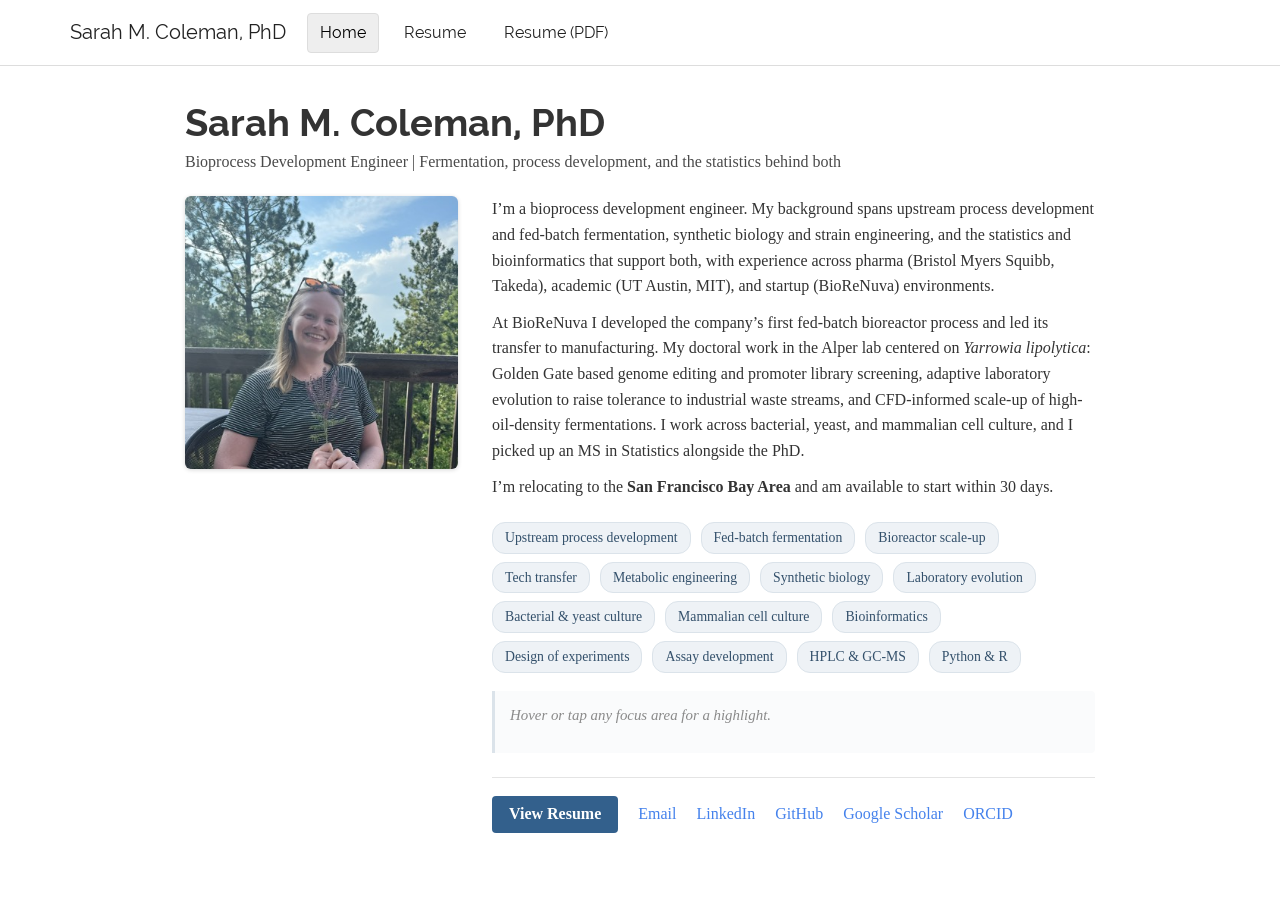
==== docs/index.html @ c03bef54 "Personal website and CV" ====
<!DOCTYPE html>

<html>

<head>

<meta charset="utf-8" />
<meta name="generator" content="pandoc" />
<meta http-equiv="X-UA-Compatible" content="IE=EDGE" />




<title>Sarah M. Coleman, PhD</title>

<script src="site_libs/header-attrs-2.31/header-attrs.js"></script>
<script src="site_libs/jquery-3.6.0/jquery-3.6.0.min.js"></script>
<meta name="viewport" content="width=device-width, initial-scale=1" />
<link href="site_libs/bootstrap-3.3.5/css/readable.min.css" rel="stylesheet" />
<script src="site_libs/bootstrap-3.3.5/js/bootstrap.min.js"></script>
<script src="site_libs/bootstrap-3.3.5/shim/html5shiv.min.js"></script>
<script src="site_libs/bootstrap-3.3.5/shim/respond.min.js"></script>
<style>h1 {font-size: 34px;}
       h1.title {font-size: 38px;}
       h2 {font-size: 30px;}
       h3 {font-size: 24px;}
       h4 {font-size: 18px;}
       h5 {font-size: 16px;}
       h6 {font-size: 12px;}
       code {color: inherit; background-color: rgba(0, 0, 0, 0.04);}
       pre:not([class]) { background-color: white }</style>
<script src="site_libs/navigation-1.1/tabsets.js"></script>
<link href="site_libs/highlightjs-9.12.0/default.css" rel="stylesheet" />
<script src="site_libs/highlightjs-9.12.0/highlight.js"></script>
<link rel="icon" type="image/png" href="icon.png">

<style type="text/css">
  code{white-space: pre-wrap;}
  span.smallcaps{font-variant: small-caps;}
  span.underline{text-decoration: underline;}
  div.column{display: inline-block; vertical-align: top; width: 50%;}
  div.hanging-indent{margin-left: 1.5em; text-indent: -1.5em;}
  ul.task-list{list-style: none;}
    </style>

<style type="text/css">code{white-space: pre;}</style>
<script type="text/javascript">
if (window.hljs) {
  hljs.configure({languages: []});
  hljs.initHighlightingOnLoad();
  if (document.readyState && document.readyState === "complete") {
    window.setTimeout(function() { hljs.initHighlighting(); }, 0);
  }
}
</script>






<link rel="stylesheet" href="styles.css" type="text/css" />



<style type = "text/css">
.main-container {
  max-width: 940px;
  margin-left: auto;
  margin-right: auto;
}
img {
  max-width:100%;
}
.tabbed-pane {
  padding-top: 12px;
}
.html-widget {
  margin-bottom: 20px;
}
button.code-folding-btn:focus {
  outline: none;
}
summary {
  display: list-item;
}
details > summary > p:only-child {
  display: inline;
}
pre code {
  padding: 0;
}
</style>


<style type="text/css">
.dropdown-submenu {
  position: relative;
}
.dropdown-submenu>.dropdown-menu {
  top: 0;
  left: 100%;
  margin-top: -6px;
  margin-left: -1px;
  border-radius: 0 6px 6px 6px;
}
.dropdown-submenu:hover>.dropdown-menu {
  display: block;
}
.dropdown-submenu>a:after {
  display: block;
  content: " ";
  float: right;
  width: 0;
  height: 0;
  border-color: transparent;
  border-style: solid;
  border-width: 5px 0 5px 5px;
  border-left-color: #cccccc;
  margin-top: 5px;
  margin-right: -10px;
}
.dropdown-submenu:hover>a:after {
  border-left-color: #adb5bd;
}
.dropdown-submenu.pull-left {
  float: none;
}
.dropdown-submenu.pull-left>.dropdown-menu {
  left: -100%;
  margin-left: 10px;
  border-radius: 6px 0 6px 6px;
}
</style>

<script type="text/javascript">
// manage active state of menu based on current page
$(document).ready(function () {
  // active menu anchor
  href = window.location.pathname
  href = href.substr(href.lastIndexOf('/') + 1)
  if (href === "")
    href = "index.html";
  var menuAnchor = $('a[href="' + href + '"]');

  // mark the anchor link active (and if it's in a dropdown, also mark that active)
  var dropdown = menuAnchor.closest('li.dropdown');
  if (window.bootstrap) { // Bootstrap 4+
    menuAnchor.addClass('active');
    dropdown.find('> .dropdown-toggle').addClass('active');
  } else { // Bootstrap 3
    menuAnchor.parent().addClass('active');
    dropdown.addClass('active');
  }

  // Navbar adjustments
  var navHeight = $(".navbar").first().height() + 15;
  var style = document.createElement('style');
  var pt = "padding-top: " + navHeight + "px; ";
  var mt = "margin-top: -" + navHeight + "px; ";
  var css = "";
  // offset scroll position for anchor links (for fixed navbar)
  for (var i = 1; i <= 6; i++) {
    css += ".section h" + i + "{ " + pt + mt + "}\n";
  }
  style.innerHTML = "body {" + pt + "padding-bottom: 40px; }\n" + css;
  document.head.appendChild(style);
});
</script>

<!-- tabsets -->

<style type="text/css">
.tabset-dropdown > .nav-tabs {
  display: inline-table;
  max-height: 500px;
  min-height: 44px;
  overflow-y: auto;
  border: 1px solid #ddd;
  border-radius: 4px;
}

.tabset-dropdown > .nav-tabs > li.active:before, .tabset-dropdown > .nav-tabs.nav-tabs-open:before {
  content: "\e259";
  font-family: 'Glyphicons Halflings';
  display: inline-block;
  padding: 10px;
  border-right: 1px solid #ddd;
}

.tabset-dropdown > .nav-tabs.nav-tabs-open > li.active:before {
  content: "\e258";
  font-family: 'Glyphicons Halflings';
  border: none;
}

.tabset-dropdown > .nav-tabs > li.active {
  display: block;
}

.tabset-dropdown > .nav-tabs > li > a,
.tabset-dropdown > .nav-tabs > li > a:focus,
.tabset-dropdown > .nav-tabs > li > a:hover {
  border: none;
  display: inline-block;
  border-radius: 4px;
  background-color: transparent;
}

.tabset-dropdown > .nav-tabs.nav-tabs-open > li {
  display: block;
  float: none;
}

.tabset-dropdown > .nav-tabs > li {
  display: none;
}
</style>

<!-- code folding -->




</head>

<body>


<div class="container-fluid main-container">




<div class="navbar navbar-default  navbar-fixed-top" role="navigation">
  <div class="container">
    <div class="navbar-header">
      <button type="button" class="navbar-toggle collapsed" data-toggle="collapse" data-bs-toggle="collapse" data-target="#navbar" data-bs-target="#navbar">
        <span class="icon-bar"></span>
        <span class="icon-bar"></span>
        <span class="icon-bar"></span>
      </button>
      <a class="navbar-brand" href="index.html">Sarah M. Coleman, PhD</a>
    </div>
    <div id="navbar" class="navbar-collapse collapse">
      <ul class="nav navbar-nav">
        <li>
  <a href="index.html">Home</a>
</li>
<li>
  <a href="cv.html">Resume</a>
</li>
<li>
  <a href="cv.pdf">Resume (PDF)</a>
</li>
      </ul>
      <ul class="nav navbar-nav navbar-right">
        
      </ul>
    </div><!--/.nav-collapse -->
  </div><!--/.container -->
</div><!--/.navbar -->

<div id="header">



<h1 class="title toc-ignore">Sarah M. Coleman, PhD</h1>

</div>


<style>
/* ===== Homepage layout ===== */

.two-column {
  display: flex;
  align-items: flex-start;
  gap: 34px;
  text-align: left;
  border: none;
  box-shadow: none;
  background: none;
}

.two-column .image-column {
  flex: 0 0 30%;
}

.two-column .image-column img {
  width: 100%;
  height: auto;
  border-radius: 6px;
  box-shadow: 0 1px 4px rgba(0, 0, 0, 0.16);
}

.two-column .caption {
  margin-top: 8px;
  text-align: left;
  font-size: 0.9em;
  border: none;
  box-shadow: none;
  background: none;
  overflow-wrap: normal;
  word-break: normal;
}

.two-column .text {
  flex: 1;
  border: none !important;
  box-shadow: none !important;
  background: none !important;

  /* Keep words intact */
  word-break: keep-all !important;
  overflow-wrap: normal !important;
  hyphens: none !important;
}

.two-column .text p {
  line-height: 1.6;
}

.tagline {
  margin: -4px 0 24px 0;
  font-size: 1em;
  line-height: 1.35;
  color: #4a4a4a;
}

/* ===== Focus-area chips ===== */

.focus-areas {
  margin: 22px 0 4px 0;
}

.chips {
  margin: 0;
  padding: 0;
  list-style: none;
}

.chips li {
  display: inline-block;
  margin: 0 6px 8px 0;
}

.chip {
  font: inherit;
  font-size: 0.86em;
  padding: 5px 12px;
  color: #33506b;
  background: #eef2f6;
  border: 1px solid #dbe3ea;
  border-radius: 13px;
  white-space: nowrap;
  cursor: pointer;
  transition: background 0.12s ease, border-color 0.12s ease, color 0.12s ease;
}

.chip:hover {
  background: #dce6f0;
  border-color: #b7c9db;
}

.chip:focus-visible {
  outline: 2px solid #33608c;
  outline-offset: 2px;
}

.chip[aria-pressed="true"] {
  background: #33608c;
  border-color: #33608c;
  color: #ffffff;
}

.chip-detail {
  min-height: 4.2em;
  margin-top: 10px;
  padding: 13px 15px;
  background: #fafbfc;
  border-left: 3px solid #dbe3ea;
  border-radius: 0 4px 4px 0;
  font-size: 0.93em;
  line-height: 1.55;
  color: #3f3f3f;
  transition: border-color 0.15s ease;
}

.chip-detail.is-hint {
  color: #8a8a8a;
  font-style: italic;
}

.chip-detail:not(.is-hint) {
  border-left-color: #33608c;
}

/* ===== Links row ===== */

.linkrow {
  display: flex;
  flex-wrap: wrap;
  align-items: center;
  gap: 10px 20px;
  margin-top: 24px;
  padding-top: 18px;
  border-top: 1px solid #e4e4e4;
}

.linkrow a.resume-btn {
  padding: 7px 17px;
  background: #33608c;
  color: #ffffff !important;
  border-radius: 4px;
  font-weight: 600;
  text-decoration: none;
}

.linkrow a.resume-btn:hover,
.linkrow a.resume-btn:focus {
  background: #27496b;
  text-decoration: none;
}

/* ===== Small screens ===== */

@media (max-width: 700px) {
  .tagline {
    font-size: 0.92em;
  }

  .two-column {
    display: block;
  }

  .two-column .image-column {
    width: 62%;
    max-width: 260px;
    margin: 0 0 22px 0;
  }

  .chip-detail {
    min-height: 5.5em;
  }

  .linkrow a.resume-btn {
    flex: 1 0 100%;
    text-align: center;
  }
}
</style>
<p class="tagline">Bioprocess Development Engineer | Fermentation, process development, and the statistics behind both</p>
<div class="two-column">
<div class="image-column">
<p><img src="images/Sarah_Coleman_Photo.jpg" /><!-- --></p>
<div class="caption">

</div>
</div>
<div class="text">
<p>I’m a bioprocess development engineer. My background spans upstream
process development and fed-batch fermentation, synthetic biology and
strain engineering, and the statistics and bioinformatics that support
both, with experience across pharma (Bristol Myers Squibb, Takeda),
academic (UT Austin, MIT), and startup (BioReNuva) environments.</p>
<p>At BioReNuva I developed the company’s first fed-batch bioreactor
process and led its transfer to manufacturing. My doctoral work in the
Alper lab centered on <em>Yarrowia lipolytica</em>: Golden Gate based
genome editing and promoter library screening, adaptive laboratory
evolution to raise tolerance to industrial waste streams, and
CFD-informed scale-up of high-oil-density fermentations. I work across
bacterial, yeast, and mammalian cell culture, and I picked up an MS in
Statistics alongside the PhD.</p>
<p>I’m relocating to the <strong>San Francisco Bay Area</strong> and am
available to start within 30 days.</p>
<div class="focus-areas">
  <ul class="chips">
    <li><button type="button" class="chip" aria-pressed="false" data-hl="Upstream process development at Bristol Myers Squibb, running metabolite-controlled fed-batch experiments for monoclonal antibody production in mammalian cell lines, and at Takeda, optimizing cell culture conditions for a next-generation vaccine manufacturing system.">Upstream process development</button></li>
    <li><button type="button" class="chip" aria-pressed="false" data-hl="Developed BioReNuva's first fed-batch bioreactor process, carrying it from initial design through to routine production runs.">Fed-batch fermentation</button></li>
    <li><button type="button" class="chip" aria-pressed="false" data-hl="Simulated three-phase bioreactors at both 3&nbsp;L bench and 4,000&nbsp;L pilot scale using CFD (Ansys CFX, multiphase MUSIG), measuring the interfacial tension and viscosity needed to parameterize the models and tracking how oxygen transfer, gas holdup, and Reynolds number shift with oil loading. Validated the bench scale experimentally, running <em>Y. lipolytica</em> fermentations at up to 50% (v/v) waste cooking oil, among the highest substrate loadings in the published literature.">Bioreactor scale-up</button></li>
    <li><button type="button" class="chip" aria-pressed="false" data-hl="Led technology transfer at BioReNuva, handing the fed-batch process from development over to the manufacturing team.">Tech transfer</button></li>
    <li><button type="button" class="chip" aria-pressed="false" data-hl="Trained in the Alper lab at UT Austin engineering <em>Yarrowia lipolytica</em> to turn waste streams into higher-value products such as polyketides, long-chain fatty alcohols, and lipids. Co-author on two papers in <em>Metabolic Engineering</em>, covering pathway engineering in <em>Y. lipolytica</em> and multi-biosensor-guided production in <em>E. coli</em>.">Metabolic engineering</button></li>
    <li><button type="button" class="chip" aria-pressed="false" data-hl="Built a genome-editing system using Type IIS Golden Gate assembly for <em>Y. lipolytica</em>, integrated cassettes by split-marker homologous recombination into selectable loci, and quantified promoter strength by spectral flow cytometry against RNA-seq transcript abundance. Co-first author on a linear mixed-effects framework for evaluating synthetic gene circuits in <em>ACS Synthetic Biology</em>, validated against synthetic data, published data, and our own two- and three-input logic gates, with sample-size guidelines for experimentalists and a web app for other researchers.">Synthetic biology</button></li>
    <li><button type="button" class="chip" aria-pressed="false" data-hl="Ran adaptive laboratory evolution campaigns of 144 and 244 generations that raised <em>Y. lipolytica</em> tolerance to hydrothermal liquefaction wastewater from 10% to 30% (v/v). One evolved isolate reached a nearly 3-fold increase in triacetic acid lactone titer while reducing the chemical oxygen demand of the waste stream, and whole-genome variant analysis traced candidate causal mutations.">Laboratory evolution</button></li>
    <li><button type="button" class="chip" aria-pressed="false" data-hl="Bacterial and yeast work across <em>Yarrowia</em>, <em>Saccharomyces cerevisiae</em>, <em>E. coli</em>, <em>Pseudomonas</em>, and <em>Moorella thermoacetica</em>, covering strain engineering, electroporation, aseptic technique, anaerobic assay development, and growth quantification by optical density, dry cell weight, and automated cell counting.">Bacterial &amp; yeast culture</button></li>
    <li><button type="button" class="chip" aria-pressed="false" data-hl="Mammalian cell culture for biologics at Bristol Myers Squibb and for vaccine production at Takeda, both in regulated process development environments.">Mammalian cell culture</button></li>
    <li><button type="button" class="chip" aria-pressed="false" data-hl="Built RNA-seq and Tag-seq pipelines end to end using cutadapt, STAR, HTSeq, and DESeq2, plus genomic variant calling with bowtie2 and samtools, genome annotation with AUGUSTUS, orthology by BLAST, functional enrichment through DAVID, and protein structure prediction with AlphaFold2. Run on TACC's high-performance computing systems.">Bioinformatics</button></li>
    <li><button type="button" class="chip" aria-pressed="false" data-hl="Factorial screens crossing nitrogen source, nitrogen concentration, and substrate loading while optimizing media for a yeast alkane assimilation panel, analyzed by three-way ANOVA with post-hoc correction; mixed-effects and growth-curve models; PCA over fermentation and omics data. An MS in Statistics alongside the PhD, and first place in the professional division of the JSM Data Challenge Expo.">Design of experiments</button></li>
    <li><button type="button" class="chip" aria-pressed="false" data-hl="Built the assays a nonstandard substrate demanded: a plate-reader lipase-activity assay tracking 4-nitrophenol release, chemical oxygen demand quantification for wastewater, and two parallel dry-cell-weight methods after high oil loadings defeated the conventional one.">Assay development</button></li>
    <li><button type="button" class="chip" aria-pressed="false" data-hl="HPLC with refractive-index and UV detection, used to quantify triacetic acid lactone alongside the acetic, butyric, and propionic acids in wastewater fermentations; GC-MS with FAME derivatization for fatty acid profiling; LC-MS/MS for targeted metabolomics; plus rheometry, goniometry, and chemical oxygen demand and enzyme-activity assays.">HPLC &amp; GC-MS</button></li>
    <li><button type="button" class="chip" aria-pressed="false" data-hl="Python (pandas, NumPy, scikit-learn) and R (tidyverse) for statistical modeling and reproducible analysis, with published code accompanying peer-reviewed work. Taught both to a 100-student data science course as instructor of record.">Python &amp; R</button></li>
  </ul>
  <div class="chip-detail is-hint" id="chip-detail" aria-live="polite">Hover or tap any focus area for a highlight.</div>
</div>

<div class="linkrow">
  <a class="resume-btn" href="cv.html">View Resume</a>
  <a href="mailto:sarahmcoleman.phd@gmail.com">Email</a>
  <a href="https://www.linkedin.com/in/sarah-m-coleman/">LinkedIn</a>
  <a href="https://github.com/sarahmcoleman">GitHub</a>
  <a href="https://scholar.google.com/citations?user=gtfao50AAAAJ">Google Scholar</a>
  <a href="https://orcid.org/0000-0002-0243-9776">ORCID</a>
</div>

<script>
(function () {
  var detail = document.getElementById("chip-detail");
  var chips = Array.prototype.slice.call(document.querySelectorAll(".chip"));
  if (!detail || !chips.length) return;

  var HINT = detail.innerHTML;
  var pinned = null;

  function render(chip) {
    if (chip) {
      detail.innerHTML = chip.getAttribute("data-hl");
      detail.classList.remove("is-hint");
    } else {
      detail.innerHTML = HINT;
      detail.classList.add("is-hint");
    }
  }

  function pin(chip) {
    pinned = chip;
    chips.forEach(function (c) {
      c.setAttribute("aria-pressed", String(c === chip));
    });
    render(chip);
  }

  chips.forEach(function (chip) {
    chip.addEventListener("mouseenter", function () {
      if (!pinned) render(chip);
    });
    chip.addEventListener("mouseleave", function () {
      if (!pinned) render(null);
    });
    chip.addEventListener("focus", function () {
      if (!pinned) render(chip);
    });
    chip.addEventListener("blur", function () {
      if (!pinned) render(null);
    });
    chip.addEventListener("click", function () {
      pin(pinned === chip ? null : chip);
    });
  });

  document.addEventListener("keydown", function (e) {
    if (e.key === "Escape" && pinned) pin(null);
  });
})();
</script>
</div>
</div>




</div>

<script>

// add bootstrap table styles to pandoc tables
function bootstrapStylePandocTables() {
  $('tr.odd').parent('tbody').parent('table').addClass('table table-condensed');
}
$(document).ready(function () {
  bootstrapStylePandocTables();
});


</script>

<!-- tabsets -->

<script>
$(document).ready(function () {
  window.buildTabsets("TOC");
});

$(document).ready(function () {
  $('.tabset-dropdown > .nav-tabs > li').click(function () {
    $(this).parent().toggleClass('nav-tabs-open');
  });
});
</script>

<!-- code folding -->


<!-- dynamically load mathjax for compatibility with self-contained -->
<script>
  (function () {
    var script = document.createElement("script");
    script.type = "text/javascript";
    script.src  = "https://mathjax.rstudio.com/latest/MathJax.js?config=TeX-AMS-MML_HTMLorMML";
    document.getElementsByTagName("head")[0].appendChild(script);
  })();
</script>

</body>
</html>
---- docs/site_libs/bootstrap-3.3.5/css/readable.min.css ----
@font-face {
  font-family: 'Raleway';
  font-style: normal;
  font-weight: 400;
  src: url(fonts/Raleway.ttf) format('truetype');
}
@font-face {
  font-family: 'Raleway';
  font-style: normal;
  font-weight: 700;
  src: url(fonts/RalewayBold.ttf) format('truetype');
}

/*!
 * bootswatch v3.3.6
 * Homepage: http://bootswatch.com
 * Copyright 2012-2015 Thomas Park
 * Licensed under MIT
 * Based on Bootstrap
*//*!
 * Bootstrap v3.3.6 (http://getbootstrap.com)
 * Copyright 2011-2015 Twitter, Inc.
 * Licensed under MIT (https://github.com/twbs/bootstrap/blob/master/LICENSE)
 *//*! normalize.css v3.0.3 | MIT License | github.com/necolas/normalize.css */html{font-family:sans-serif;-ms-text-size-adjust:100%;-webkit-text-size-adjust:100%}body{margin:0}article,aside,details,figcaption,figure,footer,header,hgroup,main,menu,nav,section,summary{display:block}audio,canvas,progress,video{display:inline-block;vertical-align:baseline}audio:not([controls]){display:none;height:0}[hidden],template{display:none}a{background-color:transparent}a:active,a:hover{outline:0}abbr[title]{border-bottom:1px dotted}b,strong{font-weight:bold}dfn{font-style:italic}h1{font-size:2em;margin:0.67em 0}mark{background:#ff0;color:#000}small{font-size:80%}sub,sup{font-size:75%;line-height:0;position:relative;vertical-align:baseline}sup{top:-0.5em}sub{bottom:-0.25em}img{border:0}svg:not(:root){overflow:hidden}figure{margin:1em 40px}hr{-webkit-box-sizing:content-box;-moz-box-sizing:content-box;box-sizing:content-box;height:0}pre{overflow:auto}code,kbd,pre,samp{font-family:monospace, monospace;font-size:1em}button,input,optgroup,select,textarea{color:inherit;font:inherit;margin:0}button{overflow:visible}button,select{text-transform:none}button,html input[type="button"],input[type="reset"],input[type="submit"]{-webkit-appearance:button;cursor:pointer}button[disabled],html input[disabled]{cursor:default}button::-moz-focus-inner,input::-moz-focus-inner{border:0;padding:0}input{line-height:normal}input[type="checkbox"],input[type="radio"]{-webkit-box-sizing:border-box;-moz-box-sizing:border-box;box-sizing:border-box;padding:0}input[type="number"]::-webkit-inner-spin-button,input[type="number"]::-webkit-outer-spin-button{height:auto}input[type="search"]{-webkit-appearance:textfield;-webkit-box-sizing:content-box;-moz-box-sizing:content-box;box-sizing:content-box}input[type="search"]::-webkit-search-cancel-button,input[type="search"]::-webkit-search-decoration{-webkit-appearance:none}fieldset{border:1px solid #c0c0c0;margin:0 2px;padding:0.35em 0.625em 0.75em}legend{border:0;padding:0}textarea{overflow:auto}optgroup{font-weight:bold}table{border-collapse:collapse;border-spacing:0}td,th{padding:0}/*! Source: https://github.com/h5bp/html5-boilerplate/blob/master/src/css/main.css */@media print{*,*:before,*:after{background:transparent !important;color:#000 !important;-webkit-box-shadow:none !important;box-shadow:none !important;text-shadow:none !important}a,a:visited{text-decoration:underline}a[href]:after{content:" (" attr(href) ")"}abbr[title]:after{content:" (" attr(title) ")"}a[href^="#"]:after,a[href^="javascript:"]:after{content:""}pre,blockquote{border:1px solid #999;page-break-inside:avoid}thead{display:table-header-group}tr,img{page-break-inside:avoid}img{max-width:100% !important}p,h2,h3{orphans:3;widows:3}h2,h3{page-break-after:avoid}.navbar{display:none}.btn>.caret,.dropup>.btn>.caret{border-top-color:#000 !important}.label{border:1px solid #000}.table{border-collapse:collapse !important}.table td,.table th{background-color:#fff !important}.table-bordered th,.table-bordered td{border:1px solid #ddd !important}}@font-face{font-family:'Glyphicons Halflings';src:url('../fonts/glyphicons-halflings-regular.eot');src:url('../fonts/glyphicons-halflings-regular.eot?#iefix') format('embedded-opentype'),url('../fonts/glyphicons-halflings-regular.woff') format('woff'),url('../fonts/glyphicons-halflings-regular.ttf') format('truetype'),url('../fonts/glyphicons-halflings-regular.svg#glyphicons_halflingsregular') format('svg')}.glyphicon{position:relative;top:1px;display:inline-block;font-family:'Glyphicons Halflings';font-style:normal;font-weight:normal;line-height:1;-webkit-font-smoothing:antialiased;-moz-osx-font-smoothing:grayscale}.glyphicon-asterisk:before{content:"\002a"}.glyphicon-plus:before{content:"\002b"}.glyphicon-euro:before,.glyphicon-eur:before{content:"\20ac"}.glyphicon-minus:before{content:"\2212"}.glyphicon-cloud:before{content:"\2601"}.glyphicon-envelope:before{content:"\2709"}.glyphicon-pencil:before{content:"\270f"}.glyphicon-glass:before{content:"\e001"}.glyphicon-music:before{content:"\e002"}.glyphicon-search:before{content:"\e003"}.glyphicon-heart:before{content:"\e005"}.glyphicon-star:before{content:"\e006"}.glyphicon-star-empty:before{content:"\e007"}.glyphicon-user:before{content:"\e008"}.glyphicon-film:before{content:"\e009"}.glyphicon-th-large:before{content:"\e010"}.glyphicon-th:before{content:"\e011"}.glyphicon-th-list:before{content:"\e012"}.glyphicon-ok:before{content:"\e013"}.glyphicon-remove:before{content:"\e014"}.glyphicon-zoom-in:before{content:"\e015"}.glyphicon-zoom-out:before{content:"\e016"}.glyphicon-off:before{content:"\e017"}.glyphicon-signal:before{content:"\e018"}.glyphicon-cog:before{content:"\e019"}.glyphicon-trash:before{content:"\e020"}.glyphicon-home:before{content:"\e021"}.glyphicon-file:before{content:"\e022"}.glyphicon-time:before{content:"\e023"}.glyphicon-road:before{content:"\e024"}.glyphicon-download-alt:before{content:"\e025"}.glyphicon-download:before{content:"\e026"}.glyphicon-upload:before{content:"\e027"}.glyphicon-inbox:before{content:"\e028"}.glyphicon-play-circle:before{content:"\e029"}.glyphicon-repeat:before{content:"\e030"}.glyphicon-refresh:before{content:"\e031"}.glyphicon-list-alt:before{content:"\e032"}.glyphicon-lock:before{content:"\e033"}.glyphicon-flag:before{content:"\e034"}.glyphicon-headphones:before{content:"\e035"}.glyphicon-volume-off:before{content:"\e036"}.glyphicon-volume-down:before{content:"\e037"}.glyphicon-volume-up:before{content:"\e038"}.glyphicon-qrcode:before{content:"\e039"}.glyphicon-barcode:before{content:"\e040"}.glyphicon-tag:before{content:"\e041"}.glyphicon-tags:before{content:"\e042"}.glyphicon-book:before{content:"\e043"}.glyphicon-bookmark:before{content:"\e044"}.glyphicon-print:before{content:"\e045"}.glyphicon-camera:before{content:"\e046"}.glyphicon-font:before{content:"\e047"}.glyphicon-bold:before{content:"\e048"}.glyphicon-italic:before{content:"\e049"}.glyphicon-text-height:before{content:"\e050"}.glyphicon-text-width:before{content:"\e051"}.glyphicon-align-left:before{content:"\e052"}.glyphicon-align-center:before{content:"\e053"}.glyphicon-align-right:before{content:"\e054"}.glyphicon-align-justify:before{content:"\e055"}.glyphicon-list:before{content:"\e056"}.glyphicon-indent-left:before{content:"\e057"}.glyphicon-indent-right:before{content:"\e058"}.glyphicon-facetime-video:before{content:"\e059"}.glyphicon-picture:before{content:"\e060"}.glyphicon-map-marker:before{content:"\e062"}.glyphicon-adjust:before{content:"\e063"}.glyphicon-tint:before{content:"\e064"}.glyphicon-edit:before{content:"\e065"}.glyphicon-share:before{content:"\e066"}.glyphicon-check:before{content:"\e067"}.glyphicon-move:before{content:"\e068"}.glyphicon-step-backward:before{content:"\e069"}.glyphicon-fast-backward:before{content:"\e070"}.glyphicon-backward:before{content:"\e071"}.glyphicon-play:before{content:"\e072"}.glyphicon-pause:before{content:"\e073"}.glyphicon-stop:before{content:"\e074"}.glyphicon-forward:before{content:"\e075"}.glyphicon-fast-forward:before{content:"\e076"}.glyphicon-step-forward:before{content:"\e077"}.glyphicon-eject:before{content:"\e078"}.glyphicon-chevron-left:before{content:"\e079"}.glyphicon-chevron-right:before{content:"\e080"}.glyphicon-plus-sign:before{content:"\e081"}.glyphicon-minus-sign:before{content:"\e082"}.glyphicon-remove-sign:before{content:"\e083"}.glyphicon-ok-sign:before{content:"\e084"}.glyphicon-question-sign:before{content:"\e085"}.glyphicon-info-sign:before{content:"\e086"}.glyphicon-screenshot:before{content:"\e087"}.glyphicon-remove-circle:before{content:"\e088"}.glyphicon-ok-circle:before{content:"\e089"}.glyphicon-ban-circle:before{content:"\e090"}.glyphicon-arrow-left:before{content:"\e091"}.glyphicon-arrow-right:before{content:"\e092"}.glyphicon-arrow-up:before{content:"\e093"}.glyphicon-arrow-down:before{content:"\e094"}.glyphicon-share-alt:before{content:"\e095"}.glyphicon-resize-full:before{content:"\e096"}.glyphicon-resize-small:before{content:"\e097"}.glyphicon-exclamation-sign:before{content:"\e101"}.glyphicon-gift:before{content:"\e102"}.glyphicon-leaf:before{content:"\e103"}.glyphicon-fire:before{content:"\e104"}.glyphicon-eye-open:before{content:"\e105"}.glyphicon-eye-close:before{content:"\e106"}.glyphicon-warning-sign:before{content:"\e107"}.glyphicon-plane:before{content:"\e108"}.glyphicon-calendar:before{content:"\e109"}.glyphicon-random:before{content:"\e110"}.glyphicon-comment:before{content:"\e111"}.glyphicon-magnet:before{content:"\e112"}.glyphicon-chevron-up:before{content:"\e113"}.glyphicon-chevron-down:before{content:"\e114"}.glyphicon-retweet:before{content:"\e115"}.glyphicon-shopping-cart:before{content:"\e116"}.glyphicon-folder-close:before{content:"\e117"}.glyphicon-folder-open:before{content:"\e118"}.glyphicon-resize-vertical:before{content:"\e119"}.glyphicon-resize-horizontal:before{content:"\e120"}.glyphicon-hdd:before{content:"\e121"}.glyphicon-bullhorn:before{content:"\e122"}.glyphicon-bell:before{content:"\e123"}.glyphicon-certificate:before{content:"\e124"}.glyphicon-thumbs-up:before{content:"\e125"}.glyphicon-thumbs-down:before{content:"\e126"}.glyphicon-hand-right:before{content:"\e127"}.glyphicon-hand-left:before{content:"\e128"}.glyphicon-hand-up:before{content:"\e129"}.glyphicon-hand-down:before{content:"\e130"}.glyphicon-circle-arrow-right:before{content:"\e131"}.glyphicon-circle-arrow-left:before{content:"\e132"}.glyphicon-circle-arrow-up:before{content:"\e133"}.glyphicon-circle-arrow-down:before{content:"\e134"}.glyphicon-globe:before{content:"\e135"}.glyphicon-wrench:before{content:"\e136"}.glyphicon-tasks:before{content:"\e137"}.glyphicon-filter:before{content:"\e138"}.glyphicon-briefcase:before{content:"\e139"}.glyphicon-fullscreen:before{content:"\e140"}.glyphicon-dashboard:before{content:"\e141"}.glyphicon-paperclip:before{content:"\e142"}.glyphicon-heart-empty:before{content:"\e143"}.glyphicon-link:before{content:"\e144"}.glyphicon-phone:before{content:"\e145"}.glyphicon-pushpin:before{content:"\e146"}.glyphicon-usd:before{content:"\e148"}.glyphicon-gbp:before{content:"\e149"}.glyphicon-sort:before{content:"\e150"}.glyphicon-sort-by-alphabet:before{content:"\e151"}.glyphicon-sort-by-alphabet-alt:before{content:"\e152"}.glyphicon-sort-by-order:before{content:"\e153"}.glyphicon-sort-by-order-alt:before{content:"\e154"}.glyphicon-sort-by-attributes:before{content:"\e155"}.glyphicon-sort-by-attributes-alt:before{content:"\e156"}.glyphicon-unchecked:before{content:"\e157"}.glyphicon-expand:before{content:"\e158"}.glyphicon-collapse-down:before{content:"\e159"}.glyphicon-collapse-up:before{content:"\e160"}.glyphicon-log-in:before{content:"\e161"}.glyphicon-flash:before{content:"\e162"}.glyphicon-log-out:before{content:"\e163"}.glyphicon-new-window:before{content:"\e164"}.glyphicon-record:before{content:"\e165"}.glyphicon-save:before{content:"\e166"}.glyphicon-open:before{content:"\e167"}.glyphicon-saved:before{content:"\e168"}.glyphicon-import:before{content:"\e169"}.glyphicon-export:before{content:"\e170"}.glyphicon-send:before{content:"\e171"}.glyphicon-floppy-disk:before{content:"\e172"}.glyphicon-floppy-saved:before{content:"\e173"}.glyphicon-floppy-remove:before{content:"\e174"}.glyphicon-floppy-save:before{content:"\e175"}.glyphicon-floppy-open:before{content:"\e176"}.glyphicon-credit-card:before{content:"\e177"}.glyphicon-transfer:before{content:"\e178"}.glyphicon-cutlery:before{content:"\e179"}.glyphicon-header:before{content:"\e180"}.glyphicon-compressed:before{content:"\e181"}.glyphicon-earphone:before{content:"\e182"}.glyphicon-phone-alt:before{content:"\e183"}.glyphicon-tower:before{content:"\e184"}.glyphicon-stats:before{content:"\e185"}.glyphicon-sd-video:before{content:"\e186"}.glyphicon-hd-video:before{content:"\e187"}.glyphicon-subtitles:before{content:"\e188"}.glyphicon-sound-stereo:before{content:"\e189"}.glyphicon-sound-dolby:before{content:"\e190"}.glyphicon-sound-5-1:before{content:"\e191"}.glyphicon-sound-6-1:before{content:"\e192"}.glyphicon-sound-7-1:before{content:"\e193"}.glyphicon-copyright-mark:before{content:"\e194"}.glyphicon-registration-mark:before{content:"\e195"}.glyphicon-cloud-download:before{content:"\e197"}.glyphicon-cloud-upload:before{content:"\e198"}.glyphicon-tree-conifer:before{content:"\e199"}.glyphicon-tree-deciduous:before{content:"\e200"}.glyphicon-cd:before{content:"\e201"}.glyphicon-save-file:before{content:"\e202"}.glyphicon-open-file:before{content:"\e203"}.glyphicon-level-up:before{content:"\e204"}.glyphicon-copy:before{content:"\e205"}.glyphicon-paste:before{content:"\e206"}.glyphicon-alert:before{content:"\e209"}.glyphicon-equalizer:before{content:"\e210"}.glyphicon-king:before{content:"\e211"}.glyphicon-queen:before{content:"\e212"}.glyphicon-pawn:before{content:"\e213"}.glyphicon-bishop:before{content:"\e214"}.glyphicon-knight:before{content:"\e215"}.glyphicon-baby-formula:before{content:"\e216"}.glyphicon-tent:before{content:"\26fa"}.glyphicon-blackboard:before{content:"\e218"}.glyphicon-bed:before{content:"\e219"}.glyphicon-apple:before{content:"\f8ff"}.glyphicon-erase:before{content:"\e221"}.glyphicon-hourglass:before{content:"\231b"}.glyphicon-lamp:before{content:"\e223"}.glyphicon-duplicate:before{content:"\e224"}.glyphicon-piggy-bank:before{content:"\e225"}.glyphicon-scissors:before{content:"\e226"}.glyphicon-bitcoin:before{content:"\e227"}.glyphicon-btc:before{content:"\e227"}.glyphicon-xbt:before{content:"\e227"}.glyphicon-yen:before{content:"\00a5"}.glyphicon-jpy:before{content:"\00a5"}.glyphicon-ruble:before{content:"\20bd"}.glyphicon-rub:before{content:"\20bd"}.glyphicon-scale:before{content:"\e230"}.glyphicon-ice-lolly:before{content:"\e231"}.glyphicon-ice-lolly-tasted:before{content:"\e232"}.glyphicon-education:before{content:"\e233"}.glyphicon-option-horizontal:before{content:"\e234"}.glyphicon-option-vertical:before{content:"\e235"}.glyphicon-menu-hamburger:before{content:"\e236"}.glyphicon-modal-window:before{content:"\e237"}.glyphicon-oil:before{content:"\e238"}.glyphicon-grain:before{content:"\e239"}.glyphicon-sunglasses:before{content:"\e240"}.glyphicon-text-size:before{content:"\e241"}.glyphicon-text-color:before{content:"\e242"}.glyphicon-text-background:before{content:"\e243"}.glyphicon-object-align-top:before{content:"\e244"}.glyphicon-object-align-bottom:before{content:"\e245"}.glyphicon-object-align-horizontal:before{content:"\e246"}.glyphicon-object-align-left:before{content:"\e247"}.glyphicon-object-align-vertical:before{content:"\e248"}.glyphicon-object-align-right:before{content:"\e249"}.glyphicon-triangle-right:before{content:"\e250"}.glyphicon-triangle-left:before{content:"\e251"}.glyphicon-triangle-bottom:before{content:"\e252"}.glyphicon-triangle-top:before{content:"\e253"}.glyphicon-console:before{content:"\e254"}.glyphicon-superscript:before{content:"\e255"}.glyphicon-subscript:before{content:"\e256"}.glyphicon-menu-left:before{content:"\e257"}.glyphicon-menu-right:before{content:"\e258"}.glyphicon-menu-down:before{content:"\e259"}.glyphicon-menu-up:before{content:"\e260"}*{-webkit-box-sizing:border-box;-moz-box-sizing:border-box;box-sizing:border-box}*:before,*:after{-webkit-box-sizing:border-box;-moz-box-sizing:border-box;box-sizing:border-box}html{font-size:10px;-webkit-tap-highlight-color:rgba(0,0,0,0)}body{font-family:Georgia,"Times New Roman",Times,serif;font-size:16px;line-height:1.42857143;color:#333333;background-color:#ffffff}input,button,select,textarea{font-family:inherit;font-size:inherit;line-height:inherit}a{color:#4582ec;text-decoration:none}a:hover,a:focus{color:#134fb8;text-decoration:underline}a:focus{outline:thin dotted;outline:5px auto -webkit-focus-ring-color;outline-offset:-2px}figure{margin:0}img{vertical-align:middle}.img-responsive,.thumbnail>img,.thumbnail a>img,.carousel-inner>.item>img,.carousel-inner>.item>a>img{display:block;max-width:100%;height:auto}.img-rounded{border-radius:6px}.img-thumbnail{padding:4px;line-height:1.42857143;background-color:#ffffff;border:1px solid #dddddd;border-radius:4px;-webkit-transition:all .2s ease-in-out;-o-transition:all .2s ease-in-out;transition:all .2s ease-in-out;display:inline-block;max-width:100%;height:auto}.img-circle{border-radius:50%}hr{margin-top:22px;margin-bottom:22px;border:0;border-top:1px solid #eeeeee}.sr-only{position:absolute;width:1px;height:1px;margin:-1px;padding:0;overflow:hidden;clip:rect(0, 0, 0, 0);border:0}.sr-only-focusable:active,.sr-only-focusable:focus{position:static;width:auto;height:auto;margin:0;overflow:visible;clip:auto}[role="button"]{cursor:pointer}h1,h2,h3,h4,h5,h6,.h1,.h2,.h3,.h4,.h5,.h6{font-family:"Raleway","Helvetica Neue",Helvetica,Arial,sans-serif;font-weight:bold;line-height:1.1;color:inherit}h1 small,h2 small,h3 small,h4 small,h5 small,h6 small,.h1 small,.h2 small,.h3 small,.h4 small,.h5 small,.h6 small,h1 .small,h2 .small,h3 .small,h4 .small,h5 .small,h6 .small,.h1 .small,.h2 .small,.h3 .small,.h4 .small,.h5 .small,.h6 .small{font-weight:normal;line-height:1;color:#b3b3b3}h1,.h1,h2,.h2,h3,.h3{margin-top:22px;margin-bottom:11px}h1 small,.h1 small,h2 small,.h2 small,h3 small,.h3 small,h1 .small,.h1 .small,h2 .small,.h2 .small,h3 .small,.h3 .small{font-size:65%}h4,.h4,h5,.h5,h6,.h6{margin-top:11px;margin-bottom:11px}h4 small,.h4 small,h5 small,.h5 small,h6 small,.h6 small,h4 .small,.h4 .small,h5 .small,.h5 .small,h6 .small,.h6 .small{font-size:75%}h1,.h1{font-size:41px}h2,.h2{font-size:34px}h3,.h3{font-size:28px}h4,.h4{font-size:20px}h5,.h5{font-size:16px}h6,.h6{font-size:14px}p{margin:0 0 11px}.lead{margin-bottom:22px;font-size:18px;font-weight:300;line-height:1.4}@media (min-width:768px){.lead{font-size:24px}}small,.small{font-size:87%}mark,.mark{background-color:#fcf8e3;padding:.2em}.text-left{text-align:left}.text-right{text-align:right}.text-center{text-align:center}.text-justify{text-align:justify}.text-nowrap{white-space:nowrap}.text-lowercase{text-transform:lowercase}.text-uppercase{text-transform:uppercase}.text-capitalize{text-transform:capitalize}.text-muted{color:#b3b3b3}.text-primary{color:#4582ec}a.text-primary:hover,a.text-primary:focus{color:#1863e6}.text-success{color:#3fad46}a.text-success:hover,a.text-success:focus{color:#318837}.text-info{color:#5bc0de}a.text-info:hover,a.text-info:focus{color:#31b0d5}.text-warning{color:#f0ad4e}a.text-warning:hover,a.text-warning:focus{color:#ec971f}.text-danger{color:#d9534f}a.text-danger:hover,a.text-danger:focus{color:#c9302c}.bg-primary{color:#fff;background-color:#4582ec}a.bg-primary:hover,a.bg-primary:focus{background-color:#1863e6}.bg-success{background-color:#dff0d8}a.bg-success:hover,a.bg-success:focus{background-color:#c1e2b3}.bg-info{background-color:#d9edf7}a.bg-info:hover,a.bg-info:focus{background-color:#afd9ee}.bg-warning{background-color:#fcf8e3}a.bg-warning:hover,a.bg-warning:focus{background-color:#f7ecb5}.bg-danger{background-color:#f2dede}a.bg-danger:hover,a.bg-danger:focus{background-color:#e4b9b9}.page-header{padding-bottom:10px;margin:44px 0 22px;border-bottom:1px solid #dddddd}ul,ol{margin-top:0;margin-bottom:11px}ul ul,ol ul,ul ol,ol ol{margin-bottom:0}.list-unstyled{padding-left:0;list-style:none}.list-inline{padding-left:0;list-style:none;margin-left:-5px}.list-inline>li{display:inline-block;padding-left:5px;padding-right:5px}dl{margin-top:0;margin-bottom:22px}dt,dd{line-height:1.42857143}dt{font-weight:bold}dd{margin-left:0}@media (min-width:768px){.dl-horizontal dt{float:left;width:160px;clear:left;text-align:right;overflow:hidden;text-overflow:ellipsis;white-space:nowrap}.dl-horizontal dd{margin-left:180px}}abbr[title],abbr[data-original-title]{cursor:help;border-bottom:1px dotted #b3b3b3}.initialism{font-size:90%;text-transform:uppercase}blockquote{padding:11px 22px;margin:0 0 22px;font-size:20px;border-left:5px solid #4582ec}blockquote p:last-child,blockquote ul:last-child,blockquote ol:last-child{margin-bottom:0}blockquote footer,blockquote small,blockquote .small{display:block;font-size:80%;line-height:1.42857143;color:#333333}blockquote footer:before,blockquote small:before,blockquote .small:before{content:'\2014 \00A0'}.blockquote-reverse,blockquote.pull-right{padding-right:15px;padding-left:0;border-right:5px solid #4582ec;border-left:0;text-align:right}.blockquote-reverse footer:before,blockquote.pull-right footer:before,.blockquote-reverse small:before,blockquote.pull-right small:before,.blockquote-reverse .small:before,blockquote.pull-right .small:before{content:''}.blockquote-reverse footer:after,blockquote.pull-right footer:after,.blockquote-reverse small:after,blockquote.pull-right small:after,.blockquote-reverse .small:after,blockquote.pull-right .small:after{content:'\00A0 \2014'}address{margin-bottom:22px;font-style:normal;line-height:1.42857143}code,kbd,pre,samp{font-family:monospace}code{padding:2px 4px;font-size:90%;color:#c7254e;background-color:#f9f2f4;border-radius:4px}kbd{padding:2px 4px;font-size:90%;color:#ffffff;background-color:#333333;border-radius:3px;-webkit-box-shadow:inset 0 -1px 0 rgba(0,0,0,0.25);box-shadow:inset 0 -1px 0 rgba(0,0,0,0.25)}kbd kbd{padding:0;font-size:100%;font-weight:bold;-webkit-box-shadow:none;box-shadow:none}pre{display:block;padding:10.5px;margin:0 0 11px;font-size:15px;line-height:1.42857143;word-break:break-all;word-wrap:break-word;color:#333333;background-color:#f5f5f5;border:1px solid #cccccc;border-radius:4px}pre code{padding:0;font-size:inherit;color:inherit;white-space:pre-wrap;background-color:transparent;border-radius:0}.pre-scrollable{max-height:340px;overflow-y:scroll}.container{margin-right:auto;margin-left:auto;padding-left:15px;padding-right:15px}@media (min-width:768px){.container{width:750px}}@media (min-width:992px){.container{width:970px}}@media (min-width:1200px){.container{width:1170px}}.container-fluid{margin-right:auto;margin-left:auto;padding-left:15px;padding-right:15px}.row{margin-left:-15px;margin-right:-15px}.col-xs-1,.col-sm-1,.col-md-1,.col-lg-1,.col-xs-2,.col-sm-2,.col-md-2,.col-lg-2,.col-xs-3,.col-sm-3,.col-md-3,.col-lg-3,.col-xs-4,.col-sm-4,.col-md-4,.col-lg-4,.col-xs-5,.col-sm-5,.col-md-5,.col-lg-5,.col-xs-6,.col-sm-6,.col-md-6,.col-lg-6,.col-xs-7,.col-sm-7,.col-md-7,.col-lg-7,.col-xs-8,.col-sm-8,.col-md-8,.col-lg-8,.col-xs-9,.col-sm-9,.col-md-9,.col-lg-9,.col-xs-10,.col-sm-10,.col-md-10,.col-lg-10,.col-xs-11,.col-sm-11,.col-md-11,.col-lg-11,.col-xs-12,.col-sm-12,.col-md-12,.col-lg-12{position:relative;min-height:1px;padding-left:15px;padding-right:15px}.col-xs-1,.col-xs-2,.col-xs-3,.col-xs-4,.col-xs-5,.col-xs-6,.col-xs-7,.col-xs-8,.col-xs-9,.col-xs-10,.col-xs-11,.col-xs-12{float:left}.col-xs-12{width:100%}.col-xs-11{width:91.66666667%}.col-xs-10{width:83.33333333%}.col-xs-9{width:75%}.col-xs-8{width:66.66666667%}.col-xs-7{width:58.33333333%}.col-xs-6{width:50%}.col-xs-5{width:41.66666667%}.col-xs-4{width:33.33333333%}.col-xs-3{width:25%}.col-xs-2{width:16.66666667%}.col-xs-1{width:8.33333333%}.col-xs-pull-12{right:100%}.col-xs-pull-11{right:91.66666667%}.col-xs-pull-10{right:83.33333333%}.col-xs-pull-9{right:75%}.col-xs-pull-8{right:66.66666667%}.col-xs-pull-7{right:58.33333333%}.col-xs-pull-6{right:50%}.col-xs-pull-5{right:41.66666667%}.col-xs-pull-4{right:33.33333333%}.col-xs-pull-3{right:25%}.col-xs-pull-2{right:16.66666667%}.col-xs-pull-1{right:8.33333333%}.col-xs-pull-0{right:auto}.col-xs-push-12{left:100%}.col-xs-push-11{left:91.66666667%}.col-xs-push-10{left:83.33333333%}.col-xs-push-9{left:75%}.col-xs-push-8{left:66.66666667%}.col-xs-push-7{left:58.33333333%}.col-xs-push-6{left:50%}.col-xs-push-5{left:41.66666667%}.col-xs-push-4{left:33.33333333%}.col-xs-push-3{left:25%}.col-xs-push-2{left:16.66666667%}.col-xs-push-1{left:8.33333333%}.col-xs-push-0{left:auto}.col-xs-offset-12{margin-left:100%}.col-xs-offset-11{margin-left:91.66666667%}.col-xs-offset-10{margin-left:83.33333333%}.col-xs-offset-9{margin-left:75%}.col-xs-offset-8{margin-left:66.66666667%}.col-xs-offset-7{margin-left:58.33333333%}.col-xs-offset-6{margin-left:50%}.col-xs-offset-5{margin-left:41.66666667%}.col-xs-offset-4{margin-left:33.33333333%}.col-xs-offset-3{margin-left:25%}.col-xs-offset-2{margin-left:16.66666667%}.col-xs-offset-1{margin-left:8.33333333%}.col-xs-offset-0{margin-left:0%}@media (min-width:768px){.col-sm-1,.col-sm-2,.col-sm-3,.col-sm-4,.col-sm-5,.col-sm-6,.col-sm-7,.col-sm-8,.col-sm-9,.col-sm-10,.col-sm-11,.col-sm-12{float:left}.col-sm-12{width:100%}.col-sm-11{width:91.66666667%}.col-sm-10{width:83.33333333%}.col-sm-9{width:75%}.col-sm-8{width:66.66666667%}.col-sm-7{width:58.33333333%}.col-sm-6{width:50%}.col-sm-5{width:41.66666667%}.col-sm-4{width:33.33333333%}.col-sm-3{width:25%}.col-sm-2{width:16.66666667%}.col-sm-1{width:8.33333333%}.col-sm-pull-12{right:100%}.col-sm-pull-11{right:91.66666667%}.col-sm-pull-10{right:83.33333333%}.col-sm-pull-9{right:75%}.col-sm-pull-8{right:66.66666667%}.col-sm-pull-7{right:58.33333333%}.col-sm-pull-6{right:50%}.col-sm-pull-5{right:41.66666667%}.col-sm-pull-4{right:33.33333333%}.col-sm-pull-3{right:25%}.col-sm-pull-2{right:16.66666667%}.col-sm-pull-1{right:8.33333333%}.col-sm-pull-0{right:auto}.col-sm-push-12{left:100%}.col-sm-push-11{left:91.66666667%}.col-sm-push-10{left:83.33333333%}.col-sm-push-9{left:75%}.col-sm-push-8{left:66.66666667%}.col-sm-push-7{left:58.33333333%}.col-sm-push-6{left:50%}.col-sm-push-5{left:41.66666667%}.col-sm-push-4{left:33.33333333%}.col-sm-push-3{left:25%}.col-sm-push-2{left:16.66666667%}.col-sm-push-1{left:8.33333333%}.col-sm-push-0{left:auto}.col-sm-offset-12{margin-left:100%}.col-sm-offset-11{margin-left:91.66666667%}.col-sm-offset-10{margin-left:83.33333333%}.col-sm-offset-9{margin-left:75%}.col-sm-offset-8{margin-left:66.66666667%}.col-sm-offset-7{margin-left:58.33333333%}.col-sm-offset-6{margin-left:50%}.col-sm-offset-5{margin-left:41.66666667%}.col-sm-offset-4{margin-left:33.33333333%}.col-sm-offset-3{margin-left:25%}.col-sm-offset-2{margin-left:16.66666667%}.col-sm-offset-1{margin-left:8.33333333%}.col-sm-offset-0{margin-left:0%}}@media (min-width:992px){.col-md-1,.col-md-2,.col-md-3,.col-md-4,.col-md-5,.col-md-6,.col-md-7,.col-md-8,.col-md-9,.col-md-10,.col-md-11,.col-md-12{float:left}.col-md-12{width:100%}.col-md-11{width:91.66666667%}.col-md-10{width:83.33333333%}.col-md-9{width:75%}.col-md-8{width:66.66666667%}.col-md-7{width:58.33333333%}.col-md-6{width:50%}.col-md-5{width:41.66666667%}.col-md-4{width:33.33333333%}.col-md-3{width:25%}.col-md-2{width:16.66666667%}.col-md-1{width:8.33333333%}.col-md-pull-12{right:100%}.col-md-pull-11{right:91.66666667%}.col-md-pull-10{right:83.33333333%}.col-md-pull-9{right:75%}.col-md-pull-8{right:66.66666667%}.col-md-pull-7{right:58.33333333%}.col-md-pull-6{right:50%}.col-md-pull-5{right:41.66666667%}.col-md-pull-4{right:33.33333333%}.col-md-pull-3{right:25%}.col-md-pull-2{right:16.66666667%}.col-md-pull-1{right:8.33333333%}.col-md-pull-0{right:auto}.col-md-push-12{left:100%}.col-md-push-11{left:91.66666667%}.col-md-push-10{left:83.33333333%}.col-md-push-9{left:75%}.col-md-push-8{left:66.66666667%}.col-md-push-7{left:58.33333333%}.col-md-push-6{left:50%}.col-md-push-5{left:41.66666667%}.col-md-push-4{left:33.33333333%}.col-md-push-3{left:25%}.col-md-push-2{left:16.66666667%}.col-md-push-1{left:8.33333333%}.col-md-push-0{left:auto}.col-md-offset-12{margin-left:100%}.col-md-offset-11{margin-left:91.66666667%}.col-md-offset-10{margin-left:83.33333333%}.col-md-offset-9{margin-left:75%}.col-md-offset-8{margin-left:66.66666667%}.col-md-offset-7{margin-left:58.33333333%}.col-md-offset-6{margin-left:50%}.col-md-offset-5{margin-left:41.66666667%}.col-md-offset-4{margin-left:33.33333333%}.col-md-offset-3{margin-left:25%}.col-md-offset-2{margin-left:16.66666667%}.col-md-offset-1{margin-left:8.33333333%}.col-md-offset-0{margin-left:0%}}@media (min-width:1200px){.col-lg-1,.col-lg-2,.col-lg-3,.col-lg-4,.col-lg-5,.col-lg-6,.col-lg-7,.col-lg-8,.col-lg-9,.col-lg-10,.col-lg-11,.col-lg-12{float:left}.col-lg-12{width:100%}.col-lg-11{width:91.66666667%}.col-lg-10{width:83.33333333%}.col-lg-9{width:75%}.col-lg-8{width:66.66666667%}.col-lg-7{width:58.33333333%}.col-lg-6{width:50%}.col-lg-5{width:41.66666667%}.col-lg-4{width:33.33333333%}.col-lg-3{width:25%}.col-lg-2{width:16.66666667%}.col-lg-1{width:8.33333333%}.col-lg-pull-12{right:100%}.col-lg-pull-11{right:91.66666667%}.col-lg-pull-10{right:83.33333333%}.col-lg-pull-9{right:75%}.col-lg-pull-8{right:66.66666667%}.col-lg-pull-7{right:58.33333333%}.col-lg-pull-6{right:50%}.col-lg-pull-5{right:41.66666667%}.col-lg-pull-4{right:33.33333333%}.col-lg-pull-3{right:25%}.col-lg-pull-2{right:16.66666667%}.col-lg-pull-1{right:8.33333333%}.col-lg-pull-0{right:auto}.col-lg-push-12{left:100%}.col-lg-push-11{left:91.66666667%}.col-lg-push-10{left:83.33333333%}.col-lg-push-9{left:75%}.col-lg-push-8{left:66.66666667%}.col-lg-push-7{left:58.33333333%}.col-lg-push-6{left:50%}.col-lg-push-5{left:41.66666667%}.col-lg-push-4{left:33.33333333%}.col-lg-push-3{left:25%}.col-lg-push-2{left:16.66666667%}.col-lg-push-1{left:8.33333333%}.col-lg-push-0{left:auto}.col-lg-offset-12{margin-left:100%}.col-lg-offset-11{margin-left:91.66666667%}.col-lg-offset-10{margin-left:83.33333333%}.col-lg-offset-9{margin-left:75%}.col-lg-offset-8{margin-left:66.66666667%}.col-lg-offset-7{margin-left:58.33333333%}.col-lg-offset-6{margin-left:50%}.col-lg-offset-5{margin-left:41.66666667%}.col-lg-offset-4{margin-left:33.33333333%}.col-lg-offset-3{margin-left:25%}.col-lg-offset-2{margin-left:16.66666667%}.col-lg-offset-1{margin-left:8.33333333%}.col-lg-offset-0{margin-left:0%}}table{background-color:transparent}caption{padding-top:8px;padding-bottom:8px;color:#b3b3b3;text-align:left}th{}.table{width:100%;max-width:100%;margin-bottom:22px}.table>thead>tr>th,.table>tbody>tr>th,.table>tfoot>tr>th,.table>thead>tr>td,.table>tbody>tr>td,.table>tfoot>tr>td{padding:8px;line-height:1.42857143;vertical-align:top;border-top:1px solid #dddddd}.table>thead>tr>th{vertical-align:bottom;border-bottom:2px solid #dddddd}.table>caption+thead>tr:first-child>th,.table>colgroup+thead>tr:first-child>th,.table>thead:first-child>tr:first-child>th,.table>caption+thead>tr:first-child>td,.table>colgroup+thead>tr:first-child>td,.table>thead:first-child>tr:first-child>td{border-top:0}.table>tbody+tbody{border-top:2px solid #dddddd}.table .table{background-color:#ffffff}.table-condensed>thead>tr>th,.table-condensed>tbody>tr>th,.table-condensed>tfoot>tr>th,.table-condensed>thead>tr>td,.table-condensed>tbody>tr>td,.table-condensed>tfoot>tr>td{padding:5px}.table-bordered{border:1px solid #dddddd}.table-bordered>thead>tr>th,.table-bordered>tbody>tr>th,.table-bordered>tfoot>tr>th,.table-bordered>thead>tr>td,.table-bordered>tbody>tr>td,.table-bordered>tfoot>tr>td{border:1px solid #dddddd}.table-bordered>thead>tr>th,.table-bordered>thead>tr>td{border-bottom-width:2px}.table-striped>tbody>tr:nth-of-type(odd){background-color:#f9f9f9}.table-hover>tbody>tr:hover{background-color:#f5f5f5}table col[class*="col-"]{position:static;float:none;display:table-column}table td[class*="col-"],table th[class*="col-"]{position:static;float:none;display:table-cell}.table>thead>tr>td.active,.table>tbody>tr>td.active,.table>tfoot>tr>td.active,.table>thead>tr>th.active,.table>tbody>tr>th.active,.table>tfoot>tr>th.active,.table>thead>tr.active>td,.table>tbody>tr.active>td,.table>tfoot>tr.active>td,.table>thead>tr.active>th,.table>tbody>tr.active>th,.table>tfoot>tr.active>th{background-color:#f5f5f5}.table-hover>tbody>tr>td.active:hover,.table-hover>tbody>tr>th.active:hover,.table-hover>tbody>tr.active:hover>td,.table-hover>tbody>tr:hover>.active,.table-hover>tbody>tr.active:hover>th{background-color:#e8e8e8}.table>thead>tr>td.success,.table>tbody>tr>td.success,.table>tfoot>tr>td.success,.table>thead>tr>th.success,.table>tbody>tr>th.success,.table>tfoot>tr>th.success,.table>thead>tr.success>td,.table>tbody>tr.success>td,.table>tfoot>tr.success>td,.table>thead>tr.success>th,.table>tbody>tr.success>th,.table>tfoot>tr.success>th{background-color:#dff0d8}.table-hover>tbody>tr>td.success:hover,.table-hover>tbody>tr>th.success:hover,.table-hover>tbody>tr.success:hover>td,.table-hover>tbody>tr:hover>.success,.table-hover>tbody>tr.success:hover>th{background-color:#d0e9c6}.table>thead>tr>td.info,.table>tbody>tr>td.info,.table>tfoot>tr>td.info,.table>thead>tr>th.info,.table>tbody>tr>th.info,.table>tfoot>tr>th.info,.table>thead>tr.info>td,.table>tbody>tr.info>td,.table>tfoot>tr.info>td,.table>thead>tr.info>th,.table>tbody>tr.info>th,.table>tfoot>tr.info>th{background-color:#d9edf7}.table-hover>tbody>tr>td.info:hover,.table-hover>tbody>tr>th.info:hover,.table-hover>tbody>tr.info:hover>td,.table-hover>tbody>tr:hover>.info,.table-hover>tbody>tr.info:hover>th{background-color:#c4e3f3}.table>thead>tr>td.warning,.table>tbody>tr>td.warning,.table>tfoot>tr>td.warning,.table>thead>tr>th.warning,.table>tbody>tr>th.warning,.table>tfoot>tr>th.warning,.table>thead>tr.warning>td,.table>tbody>tr.warning>td,.table>tfoot>tr.warning>td,.table>thead>tr.warning>th,.table>tbody>tr.warning>th,.table>tfoot>tr.warning>th{background-color:#fcf8e3}.table-hover>tbody>tr>td.warning:hover,.table-hover>tbody>tr>th.warning:hover,.table-hover>tbody>tr.warning:hover>td,.table-hover>tbody>tr:hover>.warning,.table-hover>tbody>tr.warning:hover>th{background-color:#faf2cc}.table>thead>tr>td.danger,.table>tbody>tr>td.danger,.table>tfoot>tr>td.danger,.table>thead>tr>th.danger,.table>tbody>tr>th.danger,.table>tfoot>tr>th.danger,.table>thead>tr.danger>td,.table>tbody>tr.danger>td,.table>tfoot>tr.danger>td,.table>thead>tr.danger>th,.table>tbody>tr.danger>th,.table>tfoot>tr.danger>th{background-color:#f2dede}.table-hover>tbody>tr>td.danger:hover,.table-hover>tbody>tr>th.danger:hover,.table-hover>tbody>tr.danger:hover>td,.table-hover>tbody>tr:hover>.danger,.table-hover>tbody>tr.danger:hover>th{background-color:#ebcccc}.table-responsive{overflow-x:auto;min-height:0.01%}@media screen and (max-width:767px){.table-responsive{width:100%;margin-bottom:16.5px;overflow-y:hidden;-ms-overflow-style:-ms-autohiding-scrollbar;border:1px solid #dddddd}.table-responsive>.table{margin-bottom:0}.table-responsive>.table>thead>tr>th,.table-responsive>.table>tbody>tr>th,.table-responsive>.table>tfoot>tr>th,.table-responsive>.table>thead>tr>td,.table-responsive>.table>tbody>tr>td,.table-responsive>.table>tfoot>tr>td{white-space:nowrap}.table-responsive>.table-bordered{border:0}.table-responsive>.table-bordered>thead>tr>th:first-child,.table-responsive>.table-bordered>tbody>tr>th:first-child,.table-responsive>.table-bordered>tfoot>tr>th:first-child,.table-responsive>.table-bordered>thead>tr>td:first-child,.table-responsive>.table-bordered>tbody>tr>td:first-child,.table-responsive>.table-bordered>tfoot>tr>td:first-child{border-left:0}.table-responsive>.table-bordered>thead>tr>th:last-child,.table-responsive>.table-bordered>tbody>tr>th:last-child,.table-responsive>.table-bordered>tfoot>tr>th:last-child,.table-responsive>.table-bordered>thead>tr>td:last-child,.table-responsive>.table-bordered>tbody>tr>td:last-child,.table-responsive>.table-bordered>tfoot>tr>td:last-child{border-right:0}.table-responsive>.table-bordered>tbody>tr:last-child>th,.table-responsive>.table-bordered>tfoot>tr:last-child>th,.table-responsive>.table-bordered>tbody>tr:last-child>td,.table-responsive>.table-bordered>tfoot>tr:last-child>td{border-bottom:0}}fieldset{padding:0;margin:0;border:0;min-width:0}legend{display:block;width:100%;padding:0;margin-bottom:22px;font-size:24px;line-height:inherit;color:#333333;border:0;border-bottom:1px solid #e5e5e5}label{display:inline-block;max-width:100%;margin-bottom:5px;font-weight:bold}input[type="search"]{-webkit-box-sizing:border-box;-moz-box-sizing:border-box;box-sizing:border-box}input[type="radio"],input[type="checkbox"]{margin:4px 0 0;margin-top:1px \9;line-height:normal}input[type="file"]{display:block}input[type="range"]{display:block;width:100%}select[multiple],select[size]{height:auto}input[type="file"]:focus,input[type="radio"]:focus,input[type="checkbox"]:focus{outline:thin dotted;outline:5px auto -webkit-focus-ring-color;outline-offset:-2px}output{display:block;padding-top:9px;font-size:16px;line-height:1.42857143;color:#333333}.form-control{display:block;width:100%;height:40px;padding:8px 12px;font-size:16px;line-height:1.42857143;color:#333333;background-color:#ffffff;background-image:none;border:1px solid #dddddd;border-radius:4px;-webkit-box-shadow:inset 0 1px 1px rgba(0,0,0,0.075);box-shadow:inset 0 1px 1px rgba(0,0,0,0.075);-webkit-transition:border-color ease-in-out .15s,-webkit-box-shadow ease-in-out .15s;-o-transition:border-color ease-in-out .15s,box-shadow ease-in-out .15s;transition:border-color ease-in-out .15s,box-shadow ease-in-out .15s}.form-control:focus{border-color:#66afe9;outline:0;-webkit-box-shadow:inset 0 1px 1px rgba(0,0,0,0.075),0 0 8px rgba(102,175,233,0.6);box-shadow:inset 0 1px 1px rgba(0,0,0,0.075),0 0 8px rgba(102,175,233,0.6)}.form-control::-moz-placeholder{color:#b3b3b3;opacity:1}.form-control:-ms-input-placeholder{color:#b3b3b3}.form-control::-webkit-input-placeholder{color:#b3b3b3}.form-control::-ms-expand{border:0;background-color:transparent}.form-control[disabled],.form-control[readonly],fieldset[disabled] .form-control{background-color:#eeeeee;opacity:1}.form-control[disabled],fieldset[disabled] .form-control{cursor:not-allowed}textarea.form-control{height:auto}input[type="search"]{-webkit-appearance:none}@media screen and (-webkit-min-device-pixel-ratio:0){input[type="date"].form-control,input[type="time"].form-control,input[type="datetime-local"].form-control,input[type="month"].form-control{line-height:40px}input[type="date"].input-sm,input[type="time"].input-sm,input[type="datetime-local"].input-sm,input[type="month"].input-sm,.input-group-sm input[type="date"],.input-group-sm input[type="time"],.input-group-sm input[type="datetime-local"],.input-group-sm input[type="month"]{line-height:33px}input[type="date"].input-lg,input[type="time"].input-lg,input[type="datetime-local"].input-lg,input[type="month"].input-lg,.input-group-lg input[type="date"],.input-group-lg input[type="time"],.input-group-lg input[type="datetime-local"],.input-group-lg input[type="month"]{line-height:57px}}.form-group{margin-bottom:15px}.radio,.checkbox{position:relative;display:block;margin-top:10px;margin-bottom:10px}.radio label,.checkbox label{min-height:22px;padding-left:20px;margin-bottom:0;font-weight:normal;cursor:pointer}.radio input[type="radio"],.radio-inline input[type="radio"],.checkbox input[type="checkbox"],.checkbox-inline input[type="checkbox"]{position:absolute;margin-left:-20px;margin-top:4px \9}.radio+.radio,.checkbox+.checkbox{margin-top:-5px}.radio-inline,.checkbox-inline{position:relative;display:inline-block;padding-left:20px;margin-bottom:0;vertical-align:middle;font-weight:normal;cursor:pointer}.radio-inline+.radio-inline,.checkbox-inline+.checkbox-inline{margin-top:0;margin-left:10px}input[type="radio"][disabled],input[type="checkbox"][disabled],input[type="radio"].disabled,input[type="checkbox"].disabled,fieldset[disabled] input[type="radio"],fieldset[disabled] input[type="checkbox"]{cursor:not-allowed}.radio-inline.disabled,.checkbox-inline.disabled,fieldset[disabled] .radio-inline,fieldset[disabled] .checkbox-inline{cursor:not-allowed}.radio.disabled label,.checkbox.disabled label,fieldset[disabled] .radio label,fieldset[disabled] .checkbox label{cursor:not-allowed}.form-control-static{padding-top:9px;padding-bottom:9px;margin-bottom:0;min-height:38px}.form-control-static.input-lg,.form-control-static.input-sm{padding-left:0;padding-right:0}.input-sm{height:33px;padding:5px 10px;font-size:14px;line-height:1.5;border-radius:3px}select.input-sm{height:33px;line-height:33px}textarea.input-sm,select[multiple].input-sm{height:auto}.form-group-sm .form-control{height:33px;padding:5px 10px;font-size:14px;line-height:1.5;border-radius:3px}.form-group-sm select.form-control{height:33px;line-height:33px}.form-group-sm textarea.form-control,.form-group-sm select[multiple].form-control{height:auto}.form-group-sm .form-control-static{height:33px;min-height:36px;padding:6px 10px;font-size:14px;line-height:1.5}.input-lg{height:57px;padding:14px 16px;font-size:20px;line-height:1.3333333;border-radius:6px}select.input-lg{height:57px;line-height:57px}textarea.input-lg,select[multiple].input-lg{height:auto}.form-group-lg .form-control{height:57px;padding:14px 16px;font-size:20px;line-height:1.3333333;border-radius:6px}.form-group-lg select.form-control{height:57px;line-height:57px}.form-group-lg textarea.form-control,.form-group-lg select[multiple].form-control{height:auto}.form-group-lg .form-control-static{height:57px;min-height:42px;padding:15px 16px;font-size:20px;line-height:1.3333333}.has-feedback{position:relative}.has-feedback .form-control{padding-right:50px}.form-control-feedback{position:absolute;top:0;right:0;z-index:2;display:block;width:40px;height:40px;line-height:40px;text-align:center;pointer-events:none}.input-lg+.form-control-feedback,.input-group-lg+.form-control-feedback,.form-group-lg .form-control+.form-control-feedback{width:57px;height:57px;line-height:57px}.input-sm+.form-control-feedback,.input-group-sm+.form-control-feedback,.form-group-sm .form-control+.form-control-feedback{width:33px;height:33px;line-height:33px}.has-success .help-block,.has-success .control-label,.has-success .radio,.has-success .checkbox,.has-success .radio-inline,.has-success .checkbox-inline,.has-success.radio label,.has-success.checkbox label,.has-success.radio-inline label,.has-success.checkbox-inline label{color:#3fad46}.has-success .form-control{border-color:#3fad46;-webkit-box-shadow:inset 0 1px 1px rgba(0,0,0,0.075);box-shadow:inset 0 1px 1px rgba(0,0,0,0.075)}.has-success .form-control:focus{border-color:#318837;-webkit-box-shadow:inset 0 1px 1px rgba(0,0,0,0.075),0 0 6px #81d186;box-shadow:inset 0 1px 1px rgba(0,0,0,0.075),0 0 6px #81d186}.has-success .input-group-addon{color:#3fad46;border-color:#3fad46;background-color:#dff0d8}.has-success .form-control-feedback{color:#3fad46}.has-warning .help-block,.has-warning .control-label,.has-warning .radio,.has-warning .checkbox,.has-warning .radio-inline,.has-warning .checkbox-inline,.has-warning.radio label,.has-warning.checkbox label,.has-warning.radio-inline label,.has-warning.checkbox-inline label{color:#f0ad4e}.has-warning .form-control{border-color:#f0ad4e;-webkit-box-shadow:inset 0 1px 1px rgba(0,0,0,0.075);box-shadow:inset 0 1px 1px rgba(0,0,0,0.075)}.has-warning .form-control:focus{border-color:#ec971f;-webkit-box-shadow:inset 0 1px 1px rgba(0,0,0,0.075),0 0 6px #f8d9ac;box-shadow:inset 0 1px 1px rgba(0,0,0,0.075),0 0 6px #f8d9ac}.has-warning .input-group-addon{color:#f0ad4e;border-color:#f0ad4e;background-color:#fcf8e3}.has-warning .form-control-feedback{color:#f0ad4e}.has-error .help-block,.has-error .control-label,.has-error .radio,.has-error .checkbox,.has-error .radio-inline,.has-error .checkbox-inline,.has-error.radio label,.has-error.checkbox label,.has-error.radio-inline label,.has-error.checkbox-inline label{color:#d9534f}.has-error .form-control{border-color:#d9534f;-webkit-box-shadow:inset 0 1px 1px rgba(0,0,0,0.075);box-shadow:inset 0 1px 1px rgba(0,0,0,0.075)}.has-error .form-control:focus{border-color:#c9302c;-webkit-box-shadow:inset 0 1px 1px rgba(0,0,0,0.075),0 0 6px #eba5a3;box-shadow:inset 0 1px 1px rgba(0,0,0,0.075),0 0 6px #eba5a3}.has-error .input-group-addon{color:#d9534f;border-color:#d9534f;background-color:#f2dede}.has-error .form-control-feedback{color:#d9534f}.has-feedback label~.form-control-feedback{top:27px}.has-feedback label.sr-only~.form-control-feedback{top:0}.help-block{display:block;margin-top:5px;margin-bottom:10px;color:#737373}@media (min-width:768px){.form-inline .form-group{display:inline-block;margin-bottom:0;vertical-align:middle}.form-inline .form-control{display:inline-block;width:auto;vertical-align:middle}.form-inline .form-control-static{display:inline-block}.form-inline .input-group{display:inline-table;vertical-align:middle}.form-inline .input-group .input-group-addon,.form-inline .input-group .input-group-btn,.form-inline .input-group .form-control{width:auto}.form-inline .input-group>.form-control{width:100%}.form-inline .control-label{margin-bottom:0;vertical-align:middle}.form-inline .radio,.form-inline .checkbox{display:inline-block;margin-top:0;margin-bottom:0;vertical-align:middle}.form-inline .radio label,.form-inline .checkbox label{padding-left:0}.form-inline .radio input[type="radio"],.form-inline .checkbox input[type="checkbox"]{position:relative;margin-left:0}.form-inline .has-feedback .form-control-feedback{top:0}}.form-horizontal .radio,.form-horizontal .checkbox,.form-horizontal .radio-inline,.form-horizontal .checkbox-inline{margin-top:0;margin-bottom:0;padding-top:9px}.form-horizontal .radio,.form-horizontal .checkbox{min-height:31px}.form-horizontal .form-group{margin-left:-15px;margin-right:-15px}@media (min-width:768px){.form-horizontal .control-label{text-align:right;margin-bottom:0;padding-top:9px}}.form-horizontal .has-feedback .form-control-feedback{right:15px}@media (min-width:768px){.form-horizontal .form-group-lg .control-label{padding-top:15px;font-size:20px}}@media (min-width:768px){.form-horizontal .form-group-sm .control-label{padding-top:6px;font-size:14px}}.btn{display:inline-block;margin-bottom:0;font-weight:normal;text-align:center;vertical-align:middle;-ms-touch-action:manipulation;touch-action:manipulation;cursor:pointer;background-image:none;border:1px solid transparent;white-space:nowrap;padding:8px 12px;font-size:16px;line-height:1.42857143;border-radius:4px;-webkit-user-select:none;-moz-user-select:none;-ms-user-select:none;user-select:none}.btn:focus,.btn:active:focus,.btn.active:focus,.btn.focus,.btn:active.focus,.btn.active.focus{outline:thin dotted;outline:5px auto -webkit-focus-ring-color;outline-offset:-2px}.btn:hover,.btn:focus,.btn.focus{color:#333333;text-decoration:none}.btn:active,.btn.active{outline:0;background-image:none;-webkit-box-shadow:inset 0 3px 5px rgba(0,0,0,0.125);box-shadow:inset 0 3px 5px rgba(0,0,0,0.125)}.btn.disabled,.btn[disabled],fieldset[disabled] .btn{cursor:not-allowed;opacity:0.65;filter:alpha(opacity=65);-webkit-box-shadow:none;box-shadow:none}a.btn.disabled,fieldset[disabled] a.btn{pointer-events:none}.btn-default{color:#333333;background-color:#ffffff;border-color:#dddddd}.btn-default:focus,.btn-default.focus{color:#333333;background-color:#e6e6e6;border-color:#9d9d9d}.btn-default:hover{color:#333333;background-color:#e6e6e6;border-color:#bebebe}.btn-default:active,.btn-default.active,.open>.dropdown-toggle.btn-default{color:#333333;background-color:#e6e6e6;border-color:#bebebe}.btn-default:active:hover,.btn-default.active:hover,.open>.dropdown-toggle.btn-default:hover,.btn-default:active:focus,.btn-default.active:focus,.open>.dropdown-toggle.btn-default:focus,.btn-default:active.focus,.btn-default.active.focus,.open>.dropdown-toggle.btn-default.focus{color:#333333;background-color:#d4d4d4;border-color:#9d9d9d}.btn-default:active,.btn-default.active,.open>.dropdown-toggle.btn-default{background-image:none}.btn-default.disabled:hover,.btn-default[disabled]:hover,fieldset[disabled] .btn-default:hover,.btn-default.disabled:focus,.btn-default[disabled]:focus,fieldset[disabled] .btn-default:focus,.btn-default.disabled.focus,.btn-default[disabled].focus,fieldset[disabled] .btn-default.focus{background-color:#ffffff;border-color:#dddddd}.btn-default .badge{color:#ffffff;background-color:#333333}.btn-primary{color:#ffffff;background-color:#4582ec;border-color:#4582ec}.btn-primary:focus,.btn-primary.focus{color:#ffffff;background-color:#1863e6;border-color:#1045a1}.btn-primary:hover{color:#ffffff;background-color:#1863e6;border-color:#175fdd}.btn-primary:active,.btn-primary.active,.open>.dropdown-toggle.btn-primary{color:#ffffff;background-color:#1863e6;border-color:#175fdd}.btn-primary:active:hover,.btn-primary.active:hover,.open>.dropdown-toggle.btn-primary:hover,.btn-primary:active:focus,.btn-primary.active:focus,.open>.dropdown-toggle.btn-primary:focus,.btn-primary:active.focus,.btn-primary.active.focus,.open>.dropdown-toggle.btn-primary.focus{color:#ffffff;background-color:#1455c6;border-color:#1045a1}.btn-primary:active,.btn-primary.active,.open>.dropdown-toggle.btn-primary{background-image:none}.btn-primary.disabled:hover,.btn-primary[disabled]:hover,fieldset[disabled] .btn-primary:hover,.btn-primary.disabled:focus,.btn-primary[disabled]:focus,fieldset[disabled] .btn-primary:focus,.btn-primary.disabled.focus,.btn-primary[disabled].focus,fieldset[disabled] .btn-primary.focus{background-color:#4582ec;border-color:#4582ec}.btn-primary .badge{color:#4582ec;background-color:#ffffff}.btn-success{color:#ffffff;background-color:#3fad46;border-color:#3fad46}.btn-success:focus,.btn-success.focus{color:#ffffff;background-color:#318837;border-color:#1d5020}.btn-success:hover{color:#ffffff;background-color:#318837;border-color:#2f8034}.btn-success:active,.btn-success.active,.open>.dropdown-toggle.btn-success{color:#ffffff;background-color:#318837;border-color:#2f8034}.btn-success:active:hover,.btn-success.active:hover,.open>.dropdown-toggle.btn-success:hover,.btn-success:active:focus,.btn-success.active:focus,.open>.dropdown-toggle.btn-success:focus,.btn-success:active.focus,.btn-success.active.focus,.open>.dropdown-toggle.btn-success.focus{color:#ffffff;background-color:#286d2c;border-color:#1d5020}.btn-success:active,.btn-success.active,.open>.dropdown-toggle.btn-success{background-image:none}.btn-success.disabled:hover,.btn-success[disabled]:hover,fieldset[disabled] .btn-success:hover,.btn-success.disabled:focus,.btn-success[disabled]:focus,fieldset[disabled] .btn-success:focus,.btn-success.disabled.focus,.btn-success[disabled].focus,fieldset[disabled] .btn-success.focus{background-color:#3fad46;border-color:#3fad46}.btn-success .badge{color:#3fad46;background-color:#ffffff}.btn-info{color:#ffffff;background-color:#5bc0de;border-color:#5bc0de}.btn-info:focus,.btn-info.focus{color:#ffffff;background-color:#31b0d5;border-color:#1f7e9a}.btn-info:hover{color:#ffffff;background-color:#31b0d5;border-color:#2aabd2}.btn-info:active,.btn-info.active,.open>.dropdown-toggle.btn-info{color:#ffffff;background-color:#31b0d5;border-color:#2aabd2}.btn-info:active:hover,.btn-info.active:hover,.open>.dropdown-toggle.btn-info:hover,.btn-info:active:focus,.btn-info.active:focus,.open>.dropdown-toggle.btn-info:focus,.btn-info:active.focus,.btn-info.active.focus,.open>.dropdown-toggle.btn-info.focus{color:#ffffff;background-color:#269abc;border-color:#1f7e9a}.btn-info:active,.btn-info.active,.open>.dropdown-toggle.btn-info{background-image:none}.btn-info.disabled:hover,.btn-info[disabled]:hover,fieldset[disabled] .btn-info:hover,.btn-info.disabled:focus,.btn-info[disabled]:focus,fieldset[disabled] .btn-info:focus,.btn-info.disabled.focus,.btn-info[disabled].focus,fieldset[disabled] .btn-info.focus{background-color:#5bc0de;border-color:#5bc0de}.btn-info .badge{color:#5bc0de;background-color:#ffffff}.btn-warning{color:#ffffff;background-color:#f0ad4e;border-color:#f0ad4e}.btn-warning:focus,.btn-warning.focus{color:#ffffff;background-color:#ec971f;border-color:#b06d0f}.btn-warning:hover{color:#ffffff;background-color:#ec971f;border-color:#eb9316}.btn-warning:active,.btn-warning.active,.open>.dropdown-toggle.btn-warning{color:#ffffff;background-color:#ec971f;border-color:#eb9316}.btn-warning:active:hover,.btn-warning.active:hover,.open>.dropdown-toggle.btn-warning:hover,.btn-warning:active:focus,.btn-warning.active:focus,.open>.dropdown-toggle.btn-warning:focus,.btn-warning:active.focus,.btn-warning.active.focus,.open>.dropdown-toggle.btn-warning.focus{color:#ffffff;background-color:#d58512;border-color:#b06d0f}.btn-warning:active,.btn-warning.active,.open>.dropdown-toggle.btn-warning{background-image:none}.btn-warning.disabled:hover,.btn-warning[disabled]:hover,fieldset[disabled] .btn-warning:hover,.btn-warning.disabled:focus,.btn-warning[disabled]:focus,fieldset[disabled] .btn-warning:focus,.btn-warning.disabled.focus,.btn-warning[disabled].focus,fieldset[disabled] .btn-warning.focus{background-color:#f0ad4e;border-color:#f0ad4e}.btn-warning .badge{color:#f0ad4e;background-color:#ffffff}.btn-danger{color:#ffffff;background-color:#d9534f;border-color:#d9534f}.btn-danger:focus,.btn-danger.focus{color:#ffffff;background-color:#c9302c;border-color:#8b211e}.btn-danger:hover{color:#ffffff;background-color:#c9302c;border-color:#c12e2a}.btn-danger:active,.btn-danger.active,.open>.dropdown-toggle.btn-danger{color:#ffffff;background-color:#c9302c;border-color:#c12e2a}.btn-danger:active:hover,.btn-danger.active:hover,.open>.dropdown-toggle.btn-danger:hover,.btn-danger:active:focus,.btn-danger.active:focus,.open>.dropdown-toggle.btn-danger:focus,.btn-danger:active.focus,.btn-danger.active.focus,.open>.dropdown-toggle.btn-danger.focus{color:#ffffff;background-color:#ac2925;border-color:#8b211e}.btn-danger:active,.btn-danger.active,.open>.dropdown-toggle.btn-danger{background-image:none}.btn-danger.disabled:hover,.btn-danger[disabled]:hover,fieldset[disabled] .btn-danger:hover,.btn-danger.disabled:focus,.btn-danger[disabled]:focus,fieldset[disabled] .btn-danger:focus,.btn-danger.disabled.focus,.btn-danger[disabled].focus,fieldset[disabled] .btn-danger.focus{background-color:#d9534f;border-color:#d9534f}.btn-danger .badge{color:#d9534f;background-color:#ffffff}.btn-link{color:#4582ec;font-weight:normal;border-radius:0}.btn-link,.btn-link:active,.btn-link.active,.btn-link[disabled],fieldset[disabled] .btn-link{background-color:transparent;-webkit-box-shadow:none;box-shadow:none}.btn-link,.btn-link:hover,.btn-link:focus,.btn-link:active{border-color:transparent}.btn-link:hover,.btn-link:focus{color:#134fb8;text-decoration:underline;background-color:transparent}.btn-link[disabled]:hover,fieldset[disabled] .btn-link:hover,.btn-link[disabled]:focus,fieldset[disabled] .btn-link:focus{color:#b3b3b3;text-decoration:none}.btn-lg,.btn-group-lg>.btn{padding:14px 16px;font-size:20px;line-height:1.3333333;border-radius:6px}.btn-sm,.btn-group-sm>.btn{padding:5px 10px;font-size:14px;line-height:1.5;border-radius:3px}.btn-xs,.btn-group-xs>.btn{padding:1px 5px;font-size:14px;line-height:1.5;border-radius:3px}.btn-block{display:block;width:100%}.btn-block+.btn-block{margin-top:5px}input[type="submit"].btn-block,input[type="reset"].btn-block,input[type="button"].btn-block{width:100%}.fade{opacity:0;-webkit-transition:opacity 0.15s linear;-o-transition:opacity 0.15s linear;transition:opacity 0.15s linear}.fade.in{opacity:1}.collapse{display:none}.collapse.in{display:block}tr.collapse.in{display:table-row}tbody.collapse.in{display:table-row-group}.collapsing{position:relative;height:0;overflow:hidden;-webkit-transition-property:height, visibility;-o-transition-property:height, visibility;transition-property:height, visibility;-webkit-transition-duration:0.35s;-o-transition-duration:0.35s;transition-duration:0.35s;-webkit-transition-timing-function:ease;-o-transition-timing-function:ease;transition-timing-function:ease}.caret{display:inline-block;width:0;height:0;margin-left:2px;vertical-align:middle;border-top:4px dashed;border-top:4px solid \9;border-right:4px solid transparent;border-left:4px solid transparent}.dropup,.dropdown{position:relative}.dropdown-toggle:focus{outline:0}.dropdown-menu{position:absolute;top:100%;left:0;z-index:1000;display:none;float:left;min-width:160px;padding:5px 0;margin:2px 0 0;list-style:none;font-size:16px;text-align:left;background-color:#ffffff;border:1px solid #cccccc;border:1px solid rgba(0,0,0,0.15);border-radius:4px;-webkit-box-shadow:0 6px 12px rgba(0,0,0,0.175);box-shadow:0 6px 12px rgba(0,0,0,0.175);-webkit-background-clip:padding-box;background-clip:padding-box}.dropdown-menu.pull-right{right:0;left:auto}.dropdown-menu .divider{height:1px;margin:10px 0;overflow:hidden;background-color:#e5e5e5}.dropdown-menu>li>a{display:block;padding:3px 20px;clear:both;font-weight:normal;line-height:1.42857143;color:#333333;white-space:nowrap}.dropdown-menu>li>a:hover,.dropdown-menu>li>a:focus{text-decoration:none;color:#ffffff;background-color:#4582ec}.dropdown-menu>.active>a,.dropdown-menu>.active>a:hover,.dropdown-menu>.active>a:focus{color:#ffffff;text-decoration:none;outline:0;background-color:#4582ec}.dropdown-menu>.disabled>a,.dropdown-menu>.disabled>a:hover,.dropdown-menu>.disabled>a:focus{color:#b3b3b3}.dropdown-menu>.disabled>a:hover,.dropdown-menu>.disabled>a:focus{text-decoration:none;background-color:transparent;background-image:none;filter:progid:DXImageTransform.Microsoft.gradient(enabled=false);cursor:not-allowed}.open>.dropdown-menu{display:block}.open>a{outline:0}.dropdown-menu-right{left:auto;right:0}.dropdown-menu-left{left:0;right:auto}.dropdown-header{display:block;padding:3px 20px;font-size:14px;line-height:1.42857143;color:#b3b3b3;white-space:nowrap}.dropdown-backdrop{position:fixed;left:0;right:0;bottom:0;top:0;z-index:990}.pull-right>.dropdown-menu{right:0;left:auto}.dropup .caret,.navbar-fixed-bottom .dropdown .caret{border-top:0;border-bottom:4px dashed;border-bottom:4px solid \9;content:""}.dropup .dropdown-menu,.navbar-fixed-bottom .dropdown .dropdown-menu{top:auto;bottom:100%;margin-bottom:2px}@media (min-width:768px){.navbar-right .dropdown-menu{left:auto;right:0}.navbar-right .dropdown-menu-left{left:0;right:auto}}.btn-group,.btn-group-vertical{position:relative;display:inline-block;vertical-align:middle}.btn-group>.btn,.btn-group-vertical>.btn{position:relative;float:left}.btn-group>.btn:hover,.btn-group-vertical>.btn:hover,.btn-group>.btn:focus,.btn-group-vertical>.btn:focus,.btn-group>.btn:active,.btn-group-vertical>.btn:active,.btn-group>.btn.active,.btn-group-vertical>.btn.active{z-index:2}.btn-group .btn+.btn,.btn-group .btn+.btn-group,.btn-group .btn-group+.btn,.btn-group .btn-group+.btn-group{margin-left:-1px}.btn-toolbar{margin-left:-5px}.btn-toolbar .btn,.btn-toolbar .btn-group,.btn-toolbar .input-group{float:left}.btn-toolbar>.btn,.btn-toolbar>.btn-group,.btn-toolbar>.input-group{margin-left:5px}.btn-group>.btn:not(:first-child):not(:last-child):not(.dropdown-toggle){border-radius:0}.btn-group>.btn:first-child{margin-left:0}.btn-group>.btn:first-child:not(:last-child):not(.dropdown-toggle){border-bottom-right-radius:0;border-top-right-radius:0}.btn-group>.btn:last-child:not(:first-child),.btn-group>.dropdown-toggle:not(:first-child){border-bottom-left-radius:0;border-top-left-radius:0}.btn-group>.btn-group{float:left}.btn-group>.btn-group:not(:first-child):not(:last-child)>.btn{border-radius:0}.btn-group>.btn-group:first-child:not(:last-child)>.btn:last-child,.btn-group>.btn-group:first-child:not(:last-child)>.dropdown-toggle{border-bottom-right-radius:0;border-top-right-radius:0}.btn-group>.btn-group:last-child:not(:first-child)>.btn:first-child{border-bottom-left-radius:0;border-top-left-radius:0}.btn-group .dropdown-toggle:active,.btn-group.open .dropdown-toggle{outline:0}.btn-group>.btn+.dropdown-toggle{padding-left:8px;padding-right:8px}.btn-group>.btn-lg+.dropdown-toggle{padding-left:12px;padding-right:12px}.btn-group.open .dropdown-toggle{-webkit-box-shadow:inset 0 3px 5px rgba(0,0,0,0.125);box-shadow:inset 0 3px 5px rgba(0,0,0,0.125)}.btn-group.open .dropdown-toggle.btn-link{-webkit-box-shadow:none;box-shadow:none}.btn .caret{margin-left:0}.btn-lg .caret{border-width:5px 5px 0;border-bottom-width:0}.dropup .btn-lg .caret{border-width:0 5px 5px}.btn-group-vertical>.btn,.btn-group-vertical>.btn-group,.btn-group-vertical>.btn-group>.btn{display:block;float:none;width:100%;max-width:100%}.btn-group-vertical>.btn-group>.btn{float:none}.btn-group-vertical>.btn+.btn,.btn-group-vertical>.btn+.btn-group,.btn-group-vertical>.btn-group+.btn,.btn-group-vertical>.btn-group+.btn-group{margin-top:-1px;margin-left:0}.btn-group-vertical>.btn:not(:first-child):not(:last-child){border-radius:0}.btn-group-vertical>.btn:first-child:not(:last-child){border-top-right-radius:4px;border-top-left-radius:4px;border-bottom-right-radius:0;border-bottom-left-radius:0}.btn-group-vertical>.btn:last-child:not(:first-child){border-top-right-radius:0;border-top-left-radius:0;border-bottom-right-radius:4px;border-bottom-left-radius:4px}.btn-group-vertical>.btn-group:not(:first-child):not(:last-child)>.btn{border-radius:0}.btn-group-vertical>.btn-group:first-child:not(:last-child)>.btn:last-child,.btn-group-vertical>.btn-group:first-child:not(:last-child)>.dropdown-toggle{border-bottom-right-radius:0;border-bottom-left-radius:0}.btn-group-vertical>.btn-group:last-child:not(:first-child)>.btn:first-child{border-top-right-radius:0;border-top-left-radius:0}.btn-group-justified{display:table;width:100%;table-layout:fixed;border-collapse:separate}.btn-group-justified>.btn,.btn-group-justified>.btn-group{float:none;display:table-cell;width:1%}.btn-group-justified>.btn-group .btn{width:100%}.btn-group-justified>.btn-group .dropdown-menu{left:auto}[data-toggle="buttons"]>.btn input[type="radio"],[data-toggle="buttons"]>.btn-group>.btn input[type="radio"],[data-toggle="buttons"]>.btn input[type="checkbox"],[data-toggle="buttons"]>.btn-group>.btn input[type="checkbox"]{position:absolute;clip:rect(0, 0, 0, 0);pointer-events:none}.input-group{position:relative;display:table;border-collapse:separate}.input-group[class*="col-"]{float:none;padding-left:0;padding-right:0}.input-group .form-control{position:relative;z-index:2;float:left;width:100%;margin-bottom:0}.input-group .form-control:focus{z-index:3}.input-group-lg>.form-control,.input-group-lg>.input-group-addon,.input-group-lg>.input-group-btn>.btn{height:57px;padding:14px 16px;font-size:20px;line-height:1.3333333;border-radius:6px}select.input-group-lg>.form-control,select.input-group-lg>.input-group-addon,select.input-group-lg>.input-group-btn>.btn{height:57px;line-height:57px}textarea.input-group-lg>.form-control,textarea.input-group-lg>.input-group-addon,textarea.input-group-lg>.input-group-btn>.btn,select[multiple].input-group-lg>.form-control,select[multiple].input-group-lg>.input-group-addon,select[multiple].input-group-lg>.input-group-btn>.btn{height:auto}.input-group-sm>.form-control,.input-group-sm>.input-group-addon,.input-group-sm>.input-group-btn>.btn{height:33px;padding:5px 10px;font-size:14px;line-height:1.5;border-radius:3px}select.input-group-sm>.form-control,select.input-group-sm>.input-group-addon,select.input-group-sm>.input-group-btn>.btn{height:33px;line-height:33px}textarea.input-group-sm>.form-control,textarea.input-group-sm>.input-group-addon,textarea.input-group-sm>.input-group-btn>.btn,select[multiple].input-group-sm>.form-control,select[multiple].input-group-sm>.input-group-addon,select[multiple].input-group-sm>.input-group-btn>.btn{height:auto}.input-group-addon,.input-group-btn,.input-group .form-control{display:table-cell}.input-group-addon:not(:first-child):not(:last-child),.input-group-btn:not(:first-child):not(:last-child),.input-group .form-control:not(:first-child):not(:last-child){border-radius:0}.input-group-addon,.input-group-btn{width:1%;white-space:nowrap;vertical-align:middle}.input-group-addon{padding:8px 12px;font-size:16px;font-weight:normal;line-height:1;color:#333333;text-align:center;background-color:#eeeeee;border:1px solid #dddddd;border-radius:4px}.input-group-addon.input-sm{padding:5px 10px;font-size:14px;border-radius:3px}.input-group-addon.input-lg{padding:14px 16px;font-size:20px;border-radius:6px}.input-group-addon input[type="radio"],.input-group-addon input[type="checkbox"]{margin-top:0}.input-group .form-control:first-child,.input-group-addon:first-child,.input-group-btn:first-child>.btn,.input-group-btn:first-child>.btn-group>.btn,.input-group-btn:first-child>.dropdown-toggle,.input-group-btn:last-child>.btn:not(:last-child):not(.dropdown-toggle),.input-group-btn:last-child>.btn-group:not(:last-child)>.btn{border-bottom-right-radius:0;border-top-right-radius:0}.input-group-addon:first-child{border-right:0}.input-group .form-control:last-child,.input-group-addon:last-child,.input-group-btn:last-child>.btn,.input-group-btn:last-child>.btn-group>.btn,.input-group-btn:last-child>.dropdown-toggle,.input-group-btn:first-child>.btn:not(:first-child),.input-group-btn:first-child>.btn-group:not(:first-child)>.btn{border-bottom-left-radius:0;border-top-left-radius:0}.input-group-addon:last-child{border-left:0}.input-group-btn{position:relative;font-size:0;white-space:nowrap}.input-group-btn>.btn{position:relative}.input-group-btn>.btn+.btn{margin-left:-1px}.input-group-btn>.btn:hover,.input-group-btn>.btn:focus,.input-group-btn>.btn:active{z-index:2}.input-group-btn:first-child>.btn,.input-group-btn:first-child>.btn-group{margin-right:-1px}.input-group-btn:last-child>.btn,.input-group-btn:last-child>.btn-group{z-index:2;margin-left:-1px}.nav{margin-bottom:0;padding-left:0;list-style:none}.nav>li{position:relative;display:block}.nav>li>a{position:relative;display:block;padding:10px 15px}.nav>li>a:hover,.nav>li>a:focus{text-decoration:none;background-color:#eeeeee}.nav>li.disabled>a{color:#b3b3b3}.nav>li.disabled>a:hover,.nav>li.disabled>a:focus{color:#b3b3b3;text-decoration:none;background-color:transparent;cursor:not-allowed}.nav .open>a,.nav .open>a:hover,.nav .open>a:focus{background-color:#eeeeee;border-color:#4582ec}.nav .nav-divider{height:1px;margin:10px 0;overflow:hidden;background-color:#e5e5e5}.nav>li>a>img{max-width:none}.nav-tabs{border-bottom:1px solid #dddddd}.nav-tabs>li{float:left;margin-bottom:-1px}.nav-tabs>li>a{margin-right:2px;line-height:1.42857143;border:1px solid transparent;border-radius:4px 4px 0 0}.nav-tabs>li>a:hover{border-color:#eeeeee #eeeeee #dddddd}.nav-tabs>li.active>a,.nav-tabs>li.active>a:hover,.nav-tabs>li.active>a:focus{color:#555555;background-color:#ffffff;border:1px solid #dddddd;border-bottom-color:transparent;cursor:default}.nav-tabs.nav-justified{width:100%;border-bottom:0}.nav-tabs.nav-justified>li{float:none}.nav-tabs.nav-justified>li>a{text-align:center;margin-bottom:5px}.nav-tabs.nav-justified>.dropdown .dropdown-menu{top:auto;left:auto}@media (min-width:768px){.nav-tabs.nav-justified>li{display:table-cell;width:1%}.nav-tabs.nav-justified>li>a{margin-bottom:0}}.nav-tabs.nav-justified>li>a{margin-right:0;border-radius:4px}.nav-tabs.nav-justified>.active>a,.nav-tabs.nav-justified>.active>a:hover,.nav-tabs.nav-justified>.active>a:focus{border:1px solid #dddddd}@media (min-width:768px){.nav-tabs.nav-justified>li>a{border-bottom:1px solid #dddddd;border-radius:4px 4px 0 0}.nav-tabs.nav-justified>.active>a,.nav-tabs.nav-justified>.active>a:hover,.nav-tabs.nav-justified>.active>a:focus{border-bottom-color:#ffffff}}.nav-pills>li{float:left}.nav-pills>li>a{border-radius:4px}.nav-pills>li+li{margin-left:2px}.nav-pills>li.active>a,.nav-pills>li.active>a:hover,.nav-pills>li.active>a:focus{color:#ffffff;background-color:#4582ec}.nav-stacked>li{float:none}.nav-stacked>li+li{margin-top:2px;margin-left:0}.nav-justified{width:100%}.nav-justified>li{float:none}.nav-justified>li>a{text-align:center;margin-bottom:5px}.nav-justified>.dropdown .dropdown-menu{top:auto;left:auto}@media (min-width:768px){.nav-justified>li{display:table-cell;width:1%}.nav-justified>li>a{margin-bottom:0}}.nav-tabs-justified{border-bottom:0}.nav-tabs-justified>li>a{margin-right:0;border-radius:4px}.nav-tabs-justified>.active>a,.nav-tabs-justified>.active>a:hover,.nav-tabs-justified>.active>a:focus{border:1px solid #dddddd}@media (min-width:768px){.nav-tabs-justified>li>a{border-bottom:1px solid #dddddd;border-radius:4px 4px 0 0}.nav-tabs-justified>.active>a,.nav-tabs-justified>.active>a:hover,.nav-tabs-justified>.active>a:focus{border-bottom-color:#ffffff}}.tab-content>.tab-pane{display:none}.tab-content>.active{display:block}.nav-tabs .dropdown-menu{margin-top:-1px;border-top-right-radius:0;border-top-left-radius:0}.navbar{position:relative;min-height:65px;margin-bottom:22px;border:1px solid transparent}@media (min-width:768px){.navbar{border-radius:4px}}@media (min-width:768px){.navbar-header{float:left}}.navbar-collapse{overflow-x:visible;padding-right:15px;padding-left:15px;border-top:1px solid transparent;-webkit-box-shadow:inset 0 1px 0 rgba(255,255,255,0.1);box-shadow:inset 0 1px 0 rgba(255,255,255,0.1);-webkit-overflow-scrolling:touch}.navbar-collapse.in{overflow-y:auto}@media (min-width:768px){.navbar-collapse{width:auto;border-top:0;-webkit-box-shadow:none;box-shadow:none}.navbar-collapse.collapse{display:block !important;height:auto !important;padding-bottom:0;overflow:visible !important}.navbar-collapse.in{overflow-y:visible}.navbar-fixed-top .navbar-collapse,.navbar-static-top .navbar-collapse,.navbar-fixed-bottom .navbar-collapse{padding-left:0;padding-right:0}}.navbar-fixed-top .navbar-collapse,.navbar-fixed-bottom .navbar-collapse{max-height:340px}@media (max-device-width:480px) and (orientation:landscape){.navbar-fixed-top .navbar-collapse,.navbar-fixed-bottom .navbar-collapse{max-height:200px}}.container>.navbar-header,.container-fluid>.navbar-header,.container>.navbar-collapse,.container-fluid>.navbar-collapse{margin-right:-15px;margin-left:-15px}@media (min-width:768px){.container>.navbar-header,.container-fluid>.navbar-header,.container>.navbar-collapse,.container-fluid>.navbar-collapse{margin-right:0;margin-left:0}}.navbar-static-top{z-index:1000;border-width:0 0 1px}@media (min-width:768px){.navbar-static-top{border-radius:0}}.navbar-fixed-top,.navbar-fixed-bottom{position:fixed;right:0;left:0;z-index:1030}@media (min-width:768px){.navbar-fixed-top,.navbar-fixed-bottom{border-radius:0}}.navbar-fixed-top{top:0;border-width:0 0 1px}.navbar-fixed-bottom{bottom:0;margin-bottom:0;border-width:1px 0 0}.navbar-brand{float:left;padding:21.5px 15px;font-size:20px;line-height:22px;height:65px}.navbar-brand:hover,.navbar-brand:focus{text-decoration:none}.navbar-brand>img{display:block}@media (min-width:768px){.navbar>.container .navbar-brand,.navbar>.container-fluid .navbar-brand{margin-left:-15px}}.navbar-toggle{position:relative;float:right;margin-right:15px;padding:9px 10px;margin-top:15.5px;margin-bottom:15.5px;background-color:transparent;background-image:none;border:1px solid transparent;border-radius:4px}.navbar-toggle:focus{outline:0}.navbar-toggle .icon-bar{display:block;width:22px;height:2px;border-radius:1px}.navbar-toggle .icon-bar+.icon-bar{margin-top:4px}@media (min-width:768px){.navbar-toggle{display:none}}.navbar-nav{margin:10.75px -15px}.navbar-nav>li>a{padding-top:10px;padding-bottom:10px;line-height:22px}@media (max-width:767px){.navbar-nav .open .dropdown-menu{position:static;float:none;width:auto;margin-top:0;background-color:transparent;border:0;-webkit-box-shadow:none;box-shadow:none}.navbar-nav .open .dropdown-menu>li>a,.navbar-nav .open .dropdown-menu .dropdown-header{padding:5px 15px 5px 25px}.navbar-nav .open .dropdown-menu>li>a{line-height:22px}.navbar-nav .open .dropdown-menu>li>a:hover,.navbar-nav .open .dropdown-menu>li>a:focus{background-image:none}}@media (min-width:768px){.navbar-nav{float:left;margin:0}.navbar-nav>li{float:left}.navbar-nav>li>a{padding-top:21.5px;padding-bottom:21.5px}}.navbar-form{margin-left:-15px;margin-right:-15px;padding:10px 15px;border-top:1px solid transparent;border-bottom:1px solid transparent;-webkit-box-shadow:inset 0 1px 0 rgba(255,255,255,0.1),0 1px 0 rgba(255,255,255,0.1);box-shadow:inset 0 1px 0 rgba(255,255,255,0.1),0 1px 0 rgba(255,255,255,0.1);margin-top:12.5px;margin-bottom:12.5px}@media (min-width:768px){.navbar-form .form-group{display:inline-block;margin-bottom:0;vertical-align:middle}.navbar-form .form-control{display:inline-block;width:auto;vertical-align:middle}.navbar-form .form-control-static{display:inline-block}.navbar-form .input-group{display:inline-table;vertical-align:middle}.navbar-form .input-group .input-group-addon,.navbar-form .input-group .input-group-btn,.navbar-form .input-group .form-control{width:auto}.navbar-form .input-group>.form-control{width:100%}.navbar-form .control-label{margin-bottom:0;vertical-align:middle}.navbar-form .radio,.navbar-form .checkbox{display:inline-block;margin-top:0;margin-bottom:0;vertical-align:middle}.navbar-form .radio label,.navbar-form .checkbox label{padding-left:0}.navbar-form .radio input[type="radio"],.navbar-form .checkbox input[type="checkbox"]{position:relative;margin-left:0}.navbar-form .has-feedback .form-control-feedback{top:0}}@media (max-width:767px){.navbar-form .form-group{margin-bottom:5px}.navbar-form .form-group:last-child{margin-bottom:0}}@media (min-width:768px){.navbar-form{width:auto;border:0;margin-left:0;margin-right:0;padding-top:0;padding-bottom:0;-webkit-box-shadow:none;box-shadow:none}}.navbar-nav>li>.dropdown-menu{margin-top:0;border-top-right-radius:0;border-top-left-radius:0}.navbar-fixed-bottom .navbar-nav>li>.dropdown-menu{margin-bottom:0;border-top-right-radius:4px;border-top-left-radius:4px;border-bottom-right-radius:0;border-bottom-left-radius:0}.navbar-btn{margin-top:12.5px;margin-bottom:12.5px}.navbar-btn.btn-sm{margin-top:16px;margin-bottom:16px}.navbar-btn.btn-xs{margin-top:21.5px;margin-bottom:21.5px}.navbar-text{margin-top:21.5px;margin-bottom:21.5px}@media (min-width:768px){.navbar-text{float:left;margin-left:15px;margin-right:15px}}@media (min-width:768px){.navbar-left{float:left !important}.navbar-right{float:right !important;margin-right:-15px}.navbar-right~.navbar-right{margin-right:0}}.navbar-default{background-color:#ffffff;border-color:#dddddd}.navbar-default .navbar-brand{color:#4582ec}.navbar-default .navbar-brand:hover,.navbar-default .navbar-brand:focus{color:#4582ec;background-color:transparent}.navbar-default .navbar-text{color:#333333}.navbar-default .navbar-nav>li>a{color:#4582ec}.navbar-default .navbar-nav>li>a:hover,.navbar-default .navbar-nav>li>a:focus{color:#4582ec;background-color:transparent}.navbar-default .navbar-nav>.active>a,.navbar-default .navbar-nav>.active>a:hover,.navbar-default .navbar-nav>.active>a:focus{color:#4582ec;background-color:transparent}.navbar-default .navbar-nav>.disabled>a,.navbar-default .navbar-nav>.disabled>a:hover,.navbar-default .navbar-nav>.disabled>a:focus{color:#333333;background-color:transparent}.navbar-default .navbar-toggle{border-color:#dddddd}.navbar-default .navbar-toggle:hover,.navbar-default .navbar-toggle:focus{background-color:#dddddd}.navbar-default .navbar-toggle .icon-bar{background-color:#cccccc}.navbar-default .navbar-collapse,.navbar-default .navbar-form{border-color:#dddddd}.navbar-default .navbar-nav>.open>a,.navbar-default .navbar-nav>.open>a:hover,.navbar-default .navbar-nav>.open>a:focus{background-color:transparent;color:#4582ec}@media (max-width:767px){.navbar-default .navbar-nav .open .dropdown-menu>li>a{color:#4582ec}.navbar-default .navbar-nav .open .dropdown-menu>li>a:hover,.navbar-default .navbar-nav .open .dropdown-menu>li>a:focus{color:#4582ec;background-color:transparent}.navbar-default .navbar-nav .open .dropdown-menu>.active>a,.navbar-default .navbar-nav .open .dropdown-menu>.active>a:hover,.navbar-default .navbar-nav .open .dropdown-menu>.active>a:focus{color:#4582ec;background-color:transparent}.navbar-default .navbar-nav .open .dropdown-menu>.disabled>a,.navbar-default .navbar-nav .open .dropdown-menu>.disabled>a:hover,.navbar-default .navbar-nav .open .dropdown-menu>.disabled>a:focus{color:#333333;background-color:transparent}}.navbar-default .navbar-link{color:#4582ec}.navbar-default .navbar-link:hover{color:#4582ec}.navbar-default .btn-link{color:#4582ec}.navbar-default .btn-link:hover,.navbar-default .btn-link:focus{color:#4582ec}.navbar-default .btn-link[disabled]:hover,fieldset[disabled] .navbar-default .btn-link:hover,.navbar-default .btn-link[disabled]:focus,fieldset[disabled] .navbar-default .btn-link:focus{color:#333333}.navbar-inverse{background-color:#ffffff;border-color:#dddddd}.navbar-inverse .navbar-brand{color:#333333}.navbar-inverse .navbar-brand:hover,.navbar-inverse .navbar-brand:focus{color:#333333;background-color:transparent}.navbar-inverse .navbar-text{color:#333333}.navbar-inverse .navbar-nav>li>a{color:#333333}.navbar-inverse .navbar-nav>li>a:hover,.navbar-inverse .navbar-nav>li>a:focus{color:#333333;background-color:transparent}.navbar-inverse .navbar-nav>.active>a,.navbar-inverse .navbar-nav>.active>a:hover,.navbar-inverse .navbar-nav>.active>a:focus{color:#333333;background-color:transparent}.navbar-inverse .navbar-nav>.disabled>a,.navbar-inverse .navbar-nav>.disabled>a:hover,.navbar-inverse .navbar-nav>.disabled>a:focus{color:#cccccc;background-color:transparent}.navbar-inverse .navbar-toggle{border-color:#dddddd}.navbar-inverse .navbar-toggle:hover,.navbar-inverse .navbar-toggle:focus{background-color:#dddddd}.navbar-inverse .navbar-toggle .icon-bar{background-color:#cccccc}.navbar-inverse .navbar-collapse,.navbar-inverse .navbar-form{border-color:#ededed}.navbar-inverse .navbar-nav>.open>a,.navbar-inverse .navbar-nav>.open>a:hover,.navbar-inverse .navbar-nav>.open>a:focus{background-color:transparent;color:#333333}@media (max-width:767px){.navbar-inverse .navbar-nav .open .dropdown-menu>.dropdown-header{border-color:#dddddd}.navbar-inverse .navbar-nav .open .dropdown-menu .divider{background-color:#dddddd}.navbar-inverse .navbar-nav .open .dropdown-menu>li>a{color:#333333}.navbar-inverse .navbar-nav .open .dropdown-menu>li>a:hover,.navbar-inverse .navbar-nav .open .dropdown-menu>li>a:focus{color:#333333;background-color:transparent}.navbar-inverse .navbar-nav .open .dropdown-menu>.active>a,.navbar-inverse .navbar-nav .open .dropdown-menu>.active>a:hover,.navbar-inverse .navbar-nav .open .dropdown-menu>.active>a:focus{color:#333333;background-color:transparent}.navbar-inverse .navbar-nav .open .dropdown-menu>.disabled>a,.navbar-inverse .navbar-nav .open .dropdown-menu>.disabled>a:hover,.navbar-inverse .navbar-nav .open .dropdown-menu>.disabled>a:focus{color:#cccccc;background-color:transparent}}.navbar-inverse .navbar-link{color:#333333}.navbar-inverse .navbar-link:hover{color:#333333}.navbar-inverse .btn-link{color:#333333}.navbar-inverse .btn-link:hover,.navbar-inverse .btn-link:focus{color:#333333}.navbar-inverse .btn-link[disabled]:hover,fieldset[disabled] .navbar-inverse .btn-link:hover,.navbar-inverse .btn-link[disabled]:focus,fieldset[disabled] .navbar-inverse .btn-link:focus{color:#cccccc}.breadcrumb{padding:8px 15px;margin-bottom:22px;list-style:none;background-color:#f5f5f5;border-radius:4px}.breadcrumb>li{display:inline-block}.breadcrumb>li+li:before{content:"/\00a0";padding:0 5px;color:#cccccc}.breadcrumb>.active{color:#b3b3b3}.pagination{display:inline-block;padding-left:0;margin:22px 0;border-radius:4px}.pagination>li{display:inline}.pagination>li>a,.pagination>li>span{position:relative;float:left;padding:8px 12px;line-height:1.42857143;text-decoration:none;color:#333333;background-color:#ffffff;border:1px solid #dddddd;margin-left:-1px}.pagination>li:first-child>a,.pagination>li:first-child>span{margin-left:0;border-bottom-left-radius:4px;border-top-left-radius:4px}.pagination>li:last-child>a,.pagination>li:last-child>span{border-bottom-right-radius:4px;border-top-right-radius:4px}.pagination>li>a:hover,.pagination>li>span:hover,.pagination>li>a:focus,.pagination>li>span:focus{z-index:2;color:#ffffff;background-color:#4582ec;border-color:#4582ec}.pagination>.active>a,.pagination>.active>span,.pagination>.active>a:hover,.pagination>.active>span:hover,.pagination>.active>a:focus,.pagination>.active>span:focus{z-index:3;color:#ffffff;background-color:#4582ec;border-color:#4582ec;cursor:default}.pagination>.disabled>span,.pagination>.disabled>span:hover,.pagination>.disabled>span:focus,.pagination>.disabled>a,.pagination>.disabled>a:hover,.pagination>.disabled>a:focus{color:#b3b3b3;background-color:#ffffff;border-color:#dddddd;cursor:not-allowed}.pagination-lg>li>a,.pagination-lg>li>span{padding:14px 16px;font-size:20px;line-height:1.3333333}.pagination-lg>li:first-child>a,.pagination-lg>li:first-child>span{border-bottom-left-radius:6px;border-top-left-radius:6px}.pagination-lg>li:last-child>a,.pagination-lg>li:last-child>span{border-bottom-right-radius:6px;border-top-right-radius:6px}.pagination-sm>li>a,.pagination-sm>li>span{padding:5px 10px;font-size:14px;line-height:1.5}.pagination-sm>li:first-child>a,.pagination-sm>li:first-child>span{border-bottom-left-radius:3px;border-top-left-radius:3px}.pagination-sm>li:last-child>a,.pagination-sm>li:last-child>span{border-bottom-right-radius:3px;border-top-right-radius:3px}.pager{padding-left:0;margin:22px 0;list-style:none;text-align:center}.pager li{display:inline}.pager li>a,.pager li>span{display:inline-block;padding:5px 14px;background-color:#ffffff;border:1px solid #dddddd;border-radius:15px}.pager li>a:hover,.pager li>a:focus{text-decoration:none;background-color:#4582ec}.pager .next>a,.pager .next>span{float:right}.pager .previous>a,.pager .previous>span{float:left}.pager .disabled>a,.pager .disabled>a:hover,.pager .disabled>a:focus,.pager .disabled>span{color:#b3b3b3;background-color:#ffffff;cursor:not-allowed}.label{display:inline;padding:.2em .6em .3em;font-size:75%;font-weight:bold;line-height:1;color:#ffffff;text-align:center;white-space:nowrap;vertical-align:baseline;border-radius:.25em}a.label:hover,a.label:focus{color:#ffffff;text-decoration:none;cursor:pointer}.label:empty{display:none}.btn .label{position:relative;top:-1px}.label-default{background-color:#ffffff}.label-default[href]:hover,.label-default[href]:focus{background-color:#e6e6e6}.label-primary{background-color:#4582ec}.label-primary[href]:hover,.label-primary[href]:focus{background-color:#1863e6}.label-success{background-color:#3fad46}.label-success[href]:hover,.label-success[href]:focus{background-color:#318837}.label-info{background-color:#5bc0de}.label-info[href]:hover,.label-info[href]:focus{background-color:#31b0d5}.label-warning{background-color:#f0ad4e}.label-warning[href]:hover,.label-warning[href]:focus{background-color:#ec971f}.label-danger{background-color:#d9534f}.label-danger[href]:hover,.label-danger[href]:focus{background-color:#c9302c}.badge{display:inline-block;min-width:10px;padding:3px 7px;font-size:14px;font-weight:bold;color:#ffffff;line-height:1;vertical-align:middle;white-space:nowrap;text-align:center;background-color:#4582ec;border-radius:10px}.badge:empty{display:none}.btn .badge{position:relative;top:-1px}.btn-xs .badge,.btn-group-xs>.btn .badge{top:0;padding:1px 5px}a.badge:hover,a.badge:focus{color:#ffffff;text-decoration:none;cursor:pointer}.list-group-item.active>.badge,.nav-pills>.active>a>.badge{color:#4582ec;background-color:#ffffff}.list-group-item>.badge{float:right}.list-group-item>.badge+.badge{margin-right:5px}.nav-pills>li>a>.badge{margin-left:3px}.jumbotron{padding-top:30px;padding-bottom:30px;margin-bottom:30px;color:inherit;background-color:#f7f7f7}.jumbotron h1,.jumbotron .h1{color:inherit}.jumbotron p{margin-bottom:15px;font-size:24px;font-weight:200}.jumbotron>hr{border-top-color:#dedede}.container .jumbotron,.container-fluid .jumbotron{border-radius:6px;padding-left:15px;padding-right:15px}.jumbotron .container{max-width:100%}@media screen and (min-width:768px){.jumbotron{padding-top:48px;padding-bottom:48px}.container .jumbotron,.container-fluid .jumbotron{padding-left:60px;padding-right:60px}.jumbotron h1,.jumbotron .h1{font-size:72px}}.thumbnail{display:block;padding:4px;margin-bottom:22px;line-height:1.42857143;background-color:#ffffff;border:1px solid #dddddd;border-radius:4px;-webkit-transition:border .2s ease-in-out;-o-transition:border .2s ease-in-out;transition:border .2s ease-in-out}.thumbnail>img,.thumbnail a>img{margin-left:auto;margin-right:auto}a.thumbnail:hover,a.thumbnail:focus,a.thumbnail.active{border-color:#4582ec}.thumbnail .caption{padding:9px;color:#333333}.alert{padding:15px;margin-bottom:22px;border:1px solid transparent;border-radius:4px}.alert h4{margin-top:0;color:inherit}.alert .alert-link{font-weight:bold}.alert>p,.alert>ul{margin-bottom:0}.alert>p+p{margin-top:5px}.alert-dismissable,.alert-dismissible{padding-right:35px}.alert-dismissable .close,.alert-dismissible .close{position:relative;top:-2px;right:-21px;color:inherit}.alert-success{background-color:#3fad46;border-color:#3fad46;color:#ffffff}.alert-success hr{border-top-color:#389a3e}.alert-success .alert-link{color:#e6e6e6}.alert-info{background-color:#5bc0de;border-color:#5bc0de;color:#ffffff}.alert-info hr{border-top-color:#46b8da}.alert-info .alert-link{color:#e6e6e6}.alert-warning{background-color:#f0ad4e;border-color:#f0ad4e;color:#ffffff}.alert-warning hr{border-top-color:#eea236}.alert-warning .alert-link{color:#e6e6e6}.alert-danger{background-color:#d9534f;border-color:#d9534f;color:#ffffff}.alert-danger hr{border-top-color:#d43f3a}.alert-danger .alert-link{color:#e6e6e6}@-webkit-keyframes progress-bar-stripes{from{background-position:40px 0}to{background-position:0 0}}@-o-keyframes progress-bar-stripes{from{background-position:40px 0}to{background-position:0 0}}@keyframes progress-bar-stripes{from{background-position:40px 0}to{background-position:0 0}}.progress{overflow:hidden;height:22px;margin-bottom:22px;background-color:#f5f5f5;border-radius:4px;-webkit-box-shadow:inset 0 1px 2px rgba(0,0,0,0.1);box-shadow:inset 0 1px 2px rgba(0,0,0,0.1)}.progress-bar{float:left;width:0%;height:100%;font-size:14px;line-height:22px;color:#ffffff;text-align:center;background-color:#4582ec;-webkit-box-shadow:inset 0 -1px 0 rgba(0,0,0,0.15);box-shadow:inset 0 -1px 0 rgba(0,0,0,0.15);-webkit-transition:width 0.6s ease;-o-transition:width 0.6s ease;transition:width 0.6s ease}.progress-striped .progress-bar,.progress-bar-striped{background-image:-webkit-linear-gradient(45deg, rgba(255,255,255,0.15) 25%, transparent 25%, transparent 50%, rgba(255,255,255,0.15) 50%, rgba(255,255,255,0.15) 75%, transparent 75%, transparent);background-image:-o-linear-gradient(45deg, rgba(255,255,255,0.15) 25%, transparent 25%, transparent 50%, rgba(255,255,255,0.15) 50%, rgba(255,255,255,0.15) 75%, transparent 75%, transparent);background-image:linear-gradient(45deg, rgba(255,255,255,0.15) 25%, transparent 25%, transparent 50%, rgba(255,255,255,0.15) 50%, rgba(255,255,255,0.15) 75%, transparent 75%, transparent);-webkit-background-size:40px 40px;background-size:40px 40px}.progress.active .progress-bar,.progress-bar.active{-webkit-animation:progress-bar-stripes 2s linear infinite;-o-animation:progress-bar-stripes 2s linear infinite;animation:progress-bar-stripes 2s linear infinite}.progress-bar-success{background-color:#3fad46}.progress-striped .progress-bar-success{background-image:-webkit-linear-gradient(45deg, rgba(255,255,255,0.15) 25%, transparent 25%, transparent 50%, rgba(255,255,255,0.15) 50%, rgba(255,255,255,0.15) 75%, transparent 75%, transparent);background-image:-o-linear-gradient(45deg, rgba(255,255,255,0.15) 25%, transparent 25%, transparent 50%, rgba(255,255,255,0.15) 50%, rgba(255,255,255,0.15) 75%, transparent 75%, transparent);background-image:linear-gradient(45deg, rgba(255,255,255,0.15) 25%, transparent 25%, transparent 50%, rgba(255,255,255,0.15) 50%, rgba(255,255,255,0.15) 75%, transparent 75%, transparent)}.progress-bar-info{background-color:#5bc0de}.progress-striped .progress-bar-info{background-image:-webkit-linear-gradient(45deg, rgba(255,255,255,0.15) 25%, transparent 25%, transparent 50%, rgba(255,255,255,0.15) 50%, rgba(255,255,255,0.15) 75%, transparent 75%, transparent);background-image:-o-linear-gradient(45deg, rgba(255,255,255,0.15) 25%, transparent 25%, transparent 50%, rgba(255,255,255,0.15) 50%, rgba(255,255,255,0.15) 75%, transparent 75%, transparent);background-image:linear-gradient(45deg, rgba(255,255,255,0.15) 25%, transparent 25%, transparent 50%, rgba(255,255,255,0.15) 50%, rgba(255,255,255,0.15) 75%, transparent 75%, transparent)}.progress-bar-warning{background-color:#f0ad4e}.progress-striped .progress-bar-warning{background-image:-webkit-linear-gradient(45deg, rgba(255,255,255,0.15) 25%, transparent 25%, transparent 50%, rgba(255,255,255,0.15) 50%, rgba(255,255,255,0.15) 75%, transparent 75%, transparent);background-image:-o-linear-gradient(45deg, rgba(255,255,255,0.15) 25%, transparent 25%, transparent 50%, rgba(255,255,255,0.15) 50%, rgba(255,255,255,0.15) 75%, transparent 75%, transparent);background-image:linear-gradient(45deg, rgba(255,255,255,0.15) 25%, transparent 25%, transparent 50%, rgba(255,255,255,0.15) 50%, rgba(255,255,255,0.15) 75%, transparent 75%, transparent)}.progress-bar-danger{background-color:#d9534f}.progress-striped .progress-bar-danger{background-image:-webkit-linear-gradient(45deg, rgba(255,255,255,0.15) 25%, transparent 25%, transparent 50%, rgba(255,255,255,0.15) 50%, rgba(255,255,255,0.15) 75%, transparent 75%, transparent);background-image:-o-linear-gradient(45deg, rgba(255,255,255,0.15) 25%, transparent 25%, transparent 50%, rgba(255,255,255,0.15) 50%, rgba(255,255,255,0.15) 75%, transparent 75%, transparent);background-image:linear-gradient(45deg, rgba(255,255,255,0.15) 25%, transparent 25%, transparent 50%, rgba(255,255,255,0.15) 50%, rgba(255,255,255,0.15) 75%, transparent 75%, transparent)}.media{margin-top:15px}.media:first-child{margin-top:0}.media,.media-body{zoom:1;overflow:hidden}.media-body{width:10000px}.media-object{display:block}.media-object.img-thumbnail{max-width:none}.media-right,.media>.pull-right{padding-left:10px}.media-left,.media>.pull-left{padding-right:10px}.media-left,.media-right,.media-body{display:table-cell;vertical-align:top}.media-middle{vertical-align:middle}.media-bottom{vertical-align:bottom}.media-heading{margin-top:0;margin-bottom:5px}.media-list{padding-left:0;list-style:none}.list-group{margin-bottom:20px;padding-left:0}.list-group-item{position:relative;display:block;padding:10px 15px;margin-bottom:-1px;background-color:#ffffff;border:1px solid #dddddd}.list-group-item:first-child{border-top-right-radius:4px;border-top-left-radius:4px}.list-group-item:last-child{margin-bottom:0;border-bottom-right-radius:4px;border-bottom-left-radius:4px}a.list-group-item,button.list-group-item{color:#555555}a.list-group-item .list-group-item-heading,button.list-group-item .list-group-item-heading{color:#333333}a.list-group-item:hover,button.list-group-item:hover,a.list-group-item:focus,button.list-group-item:focus{text-decoration:none;color:#555555;background-color:#f5f5f5}button.list-group-item{width:100%;text-align:left}.list-group-item.disabled,.list-group-item.disabled:hover,.list-group-item.disabled:focus{background-color:#eeeeee;color:#b3b3b3;cursor:not-allowed}.list-group-item.disabled .list-group-item-heading,.list-group-item.disabled:hover .list-group-item-heading,.list-group-item.disabled:focus .list-group-item-heading{color:inherit}.list-group-item.disabled .list-group-item-text,.list-group-item.disabled:hover .list-group-item-text,.list-group-item.disabled:focus .list-group-item-text{color:#b3b3b3}.list-group-item.active,.list-group-item.active:hover,.list-group-item.active:focus{z-index:2;color:#ffffff;background-color:#4582ec;border-color:#4582ec}.list-group-item.active .list-group-item-heading,.list-group-item.active:hover .list-group-item-heading,.list-group-item.active:focus .list-group-item-heading,.list-group-item.active .list-group-item-heading>small,.list-group-item.active:hover .list-group-item-heading>small,.list-group-item.active:focus .list-group-item-heading>small,.list-group-item.active .list-group-item-heading>.small,.list-group-item.active:hover .list-group-item-heading>.small,.list-group-item.active:focus .list-group-item-heading>.small{color:inherit}.list-group-item.active .list-group-item-text,.list-group-item.active:hover .list-group-item-text,.list-group-item.active:focus .list-group-item-text{color:#fefeff}.list-group-item-success{color:#3fad46;background-color:#dff0d8}a.list-group-item-success,button.list-group-item-success{color:#3fad46}a.list-group-item-success .list-group-item-heading,button.list-group-item-success .list-group-item-heading{color:inherit}a.list-group-item-success:hover,button.list-group-item-success:hover,a.list-group-item-success:focus,button.list-group-item-success:focus{color:#3fad46;background-color:#d0e9c6}a.list-group-item-success.active,button.list-group-item-success.active,a.list-group-item-success.active:hover,button.list-group-item-success.active:hover,a.list-group-item-success.active:focus,button.list-group-item-success.active:focus{color:#fff;background-color:#3fad46;border-color:#3fad46}.list-group-item-info{color:#5bc0de;background-color:#d9edf7}a.list-group-item-info,button.list-group-item-info{color:#5bc0de}a.list-group-item-info .list-group-item-heading,button.list-group-item-info .list-group-item-heading{color:inherit}a.list-group-item-info:hover,button.list-group-item-info:hover,a.list-group-item-info:focus,button.list-group-item-info:focus{color:#5bc0de;background-color:#c4e3f3}a.list-group-item-info.active,button.list-group-item-info.active,a.list-group-item-info.active:hover,button.list-group-item-info.active:hover,a.list-group-item-info.active:focus,button.list-group-item-info.active:focus{color:#fff;background-color:#5bc0de;border-color:#5bc0de}.list-group-item-warning{color:#f0ad4e;background-color:#fcf8e3}a.list-group-item-warning,button.list-group-item-warning{color:#f0ad4e}a.list-group-item-warning .list-group-item-heading,button.list-group-item-warning .list-group-item-heading{color:inherit}a.list-group-item-warning:hover,button.list-group-item-warning:hover,a.list-group-item-warning:focus,button.list-group-item-warning:focus{color:#f0ad4e;background-color:#faf2cc}a.list-group-item-warning.active,button.list-group-item-warning.active,a.list-group-item-warning.active:hover,button.list-group-item-warning.active:hover,a.list-group-item-warning.active:focus,button.list-group-item-warning.active:focus{color:#fff;background-color:#f0ad4e;border-color:#f0ad4e}.list-group-item-danger{color:#d9534f;background-color:#f2dede}a.list-group-item-danger,button.list-group-item-danger{color:#d9534f}a.list-group-item-danger .list-group-item-heading,button.list-group-item-danger .list-group-item-heading{color:inherit}a.list-group-item-danger:hover,button.list-group-item-danger:hover,a.list-group-item-danger:focus,button.list-group-item-danger:focus{color:#d9534f;background-color:#ebcccc}a.list-group-item-danger.active,button.list-group-item-danger.active,a.list-group-item-danger.active:hover,button.list-group-item-danger.active:hover,a.list-group-item-danger.active:focus,button.list-group-item-danger.active:focus{color:#fff;background-color:#d9534f;border-color:#d9534f}.list-group-item-heading{margin-top:0;margin-bottom:5px}.list-group-item-text{margin-bottom:0;line-height:1.3}.panel{margin-bottom:22px;background-color:#ffffff;border:1px solid transparent;border-radius:4px;-webkit-box-shadow:0 1px 1px rgba(0,0,0,0.05);box-shadow:0 1px 1px rgba(0,0,0,0.05)}.panel-body{padding:15px}.panel-heading{padding:10px 15px;border-bottom:1px solid transparent;border-top-right-radius:3px;border-top-left-radius:3px}.panel-heading>.dropdown .dropdown-toggle{color:inherit}.panel-title{margin-top:0;margin-bottom:0;font-size:18px;color:inherit}.panel-title>a,.panel-title>small,.panel-title>.small,.panel-title>small>a,.panel-title>.small>a{color:inherit}.panel-footer{padding:10px 15px;background-color:#ffffff;border-top:1px solid #dddddd;border-bottom-right-radius:3px;border-bottom-left-radius:3px}.panel>.list-group,.panel>.panel-collapse>.list-group{margin-bottom:0}.panel>.list-group .list-group-item,.panel>.panel-collapse>.list-group .list-group-item{border-width:1px 0;border-radius:0}.panel>.list-group:first-child .list-group-item:first-child,.panel>.panel-collapse>.list-group:first-child .list-group-item:first-child{border-top:0;border-top-right-radius:3px;border-top-left-radius:3px}.panel>.list-group:last-child .list-group-item:last-child,.panel>.panel-collapse>.list-group:last-child .list-group-item:last-child{border-bottom:0;border-bottom-right-radius:3px;border-bottom-left-radius:3px}.panel>.panel-heading+.panel-collapse>.list-group .list-group-item:first-child{border-top-right-radius:0;border-top-left-radius:0}.panel-heading+.list-group .list-group-item:first-child{border-top-width:0}.list-group+.panel-footer{border-top-width:0}.panel>.table,.panel>.table-responsive>.table,.panel>.panel-collapse>.table{margin-bottom:0}.panel>.table caption,.panel>.table-responsive>.table caption,.panel>.panel-collapse>.table caption{padding-left:15px;padding-right:15px}.panel>.table:first-child,.panel>.table-responsive:first-child>.table:first-child{border-top-right-radius:3px;border-top-left-radius:3px}.panel>.table:first-child>thead:first-child>tr:first-child,.panel>.table-responsive:first-child>.table:first-child>thead:first-child>tr:first-child,.panel>.table:first-child>tbody:first-child>tr:first-child,.panel>.table-responsive:first-child>.table:first-child>tbody:first-child>tr:first-child{border-top-left-radius:3px;border-top-right-radius:3px}.panel>.table:first-child>thead:first-child>tr:first-child td:first-child,.panel>.table-responsive:first-child>.table:first-child>thead:first-child>tr:first-child td:first-child,.panel>.table:first-child>tbody:first-child>tr:first-child td:first-child,.panel>.table-responsive:first-child>.table:first-child>tbody:first-child>tr:first-child td:first-child,.panel>.table:first-child>thead:first-child>tr:first-child th:first-child,.panel>.table-responsive:first-child>.table:first-child>thead:first-child>tr:first-child th:first-child,.panel>.table:first-child>tbody:first-child>tr:first-child th:first-child,.panel>.table-responsive:first-child>.table:first-child>tbody:first-child>tr:first-child th:first-child{border-top-left-radius:3px}.panel>.table:first-child>thead:first-child>tr:first-child td:last-child,.panel>.table-responsive:first-child>.table:first-child>thead:first-child>tr:first-child td:last-child,.panel>.table:first-child>tbody:first-child>tr:first-child td:last-child,.panel>.table-responsive:first-child>.table:first-child>tbody:first-child>tr:first-child td:last-child,.panel>.table:first-child>thead:first-child>tr:first-child th:last-child,.panel>.table-responsive:first-child>.table:first-child>thead:first-child>tr:first-child th:last-child,.panel>.table:first-child>tbody:first-child>tr:first-child th:last-child,.panel>.table-responsive:first-child>.table:first-child>tbody:first-child>tr:first-child th:last-child{border-top-right-radius:3px}.panel>.table:last-child,.panel>.table-responsive:last-child>.table:last-child{border-bottom-right-radius:3px;border-bottom-left-radius:3px}.panel>.table:last-child>tbody:last-child>tr:last-child,.panel>.table-responsive:last-child>.table:last-child>tbody:last-child>tr:last-child,.panel>.table:last-child>tfoot:last-child>tr:last-child,.panel>.table-responsive:last-child>.table:last-child>tfoot:last-child>tr:last-child{border-bottom-left-radius:3px;border-bottom-right-radius:3px}.panel>.table:last-child>tbody:last-child>tr:last-child td:first-child,.panel>.table-responsive:last-child>.table:last-child>tbody:last-child>tr:last-child td:first-child,.panel>.table:last-child>tfoot:last-child>tr:last-child td:first-child,.panel>.table-responsive:last-child>.table:last-child>tfoot:last-child>tr:last-child td:first-child,.panel>.table:last-child>tbody:last-child>tr:last-child th:first-child,.panel>.table-responsive:last-child>.table:last-child>tbody:last-child>tr:last-child th:first-child,.panel>.table:last-child>tfoot:last-child>tr:last-child th:first-child,.panel>.table-responsive:last-child>.table:last-child>tfoot:last-child>tr:last-child th:first-child{border-bottom-left-radius:3px}.panel>.table:last-child>tbody:last-child>tr:last-child td:last-child,.panel>.table-responsive:last-child>.table:last-child>tbody:last-child>tr:last-child td:last-child,.panel>.table:last-child>tfoot:last-child>tr:last-child td:last-child,.panel>.table-responsive:last-child>.table:last-child>tfoot:last-child>tr:last-child td:last-child,.panel>.table:last-child>tbody:last-child>tr:last-child th:last-child,.panel>.table-responsive:last-child>.table:last-child>tbody:last-child>tr:last-child th:last-child,.panel>.table:last-child>tfoot:last-child>tr:last-child th:last-child,.panel>.table-responsive:last-child>.table:last-child>tfoot:last-child>tr:last-child th:last-child{border-bottom-right-radius:3px}.panel>.panel-body+.table,.panel>.panel-body+.table-responsive,.panel>.table+.panel-body,.panel>.table-responsive+.panel-body{border-top:1px solid #dddddd}.panel>.table>tbody:first-child>tr:first-child th,.panel>.table>tbody:first-child>tr:first-child td{border-top:0}.panel>.table-bordered,.panel>.table-responsive>.table-bordered{border:0}.panel>.table-bordered>thead>tr>th:first-child,.panel>.table-responsive>.table-bordered>thead>tr>th:first-child,.panel>.table-bordered>tbody>tr>th:first-child,.panel>.table-responsive>.table-bordered>tbody>tr>th:first-child,.panel>.table-bordered>tfoot>tr>th:first-child,.panel>.table-responsive>.table-bordered>tfoot>tr>th:first-child,.panel>.table-bordered>thead>tr>td:first-child,.panel>.table-responsive>.table-bordered>thead>tr>td:first-child,.panel>.table-bordered>tbody>tr>td:first-child,.panel>.table-responsive>.table-bordered>tbody>tr>td:first-child,.panel>.table-bordered>tfoot>tr>td:first-child,.panel>.table-responsive>.table-bordered>tfoot>tr>td:first-child{border-left:0}.panel>.table-bordered>thead>tr>th:last-child,.panel>.table-responsive>.table-bordered>thead>tr>th:last-child,.panel>.table-bordered>tbody>tr>th:last-child,.panel>.table-responsive>.table-bordered>tbody>tr>th:last-child,.panel>.table-bordered>tfoot>tr>th:last-child,.panel>.table-responsive>.table-bordered>tfoot>tr>th:last-child,.panel>.table-bordered>thead>tr>td:last-child,.panel>.table-responsive>.table-bordered>thead>tr>td:last-child,.panel>.table-bordered>tbody>tr>td:last-child,.panel>.table-responsive>.table-bordered>tbody>tr>td:last-child,.panel>.table-bordered>tfoot>tr>td:last-child,.panel>.table-responsive>.table-bordered>tfoot>tr>td:last-child{border-right:0}.panel>.table-bordered>thead>tr:first-child>td,.panel>.table-responsive>.table-bordered>thead>tr:first-child>td,.panel>.table-bordered>tbody>tr:first-child>td,.panel>.table-responsive>.table-bordered>tbody>tr:first-child>td,.panel>.table-bordered>thead>tr:first-child>th,.panel>.table-responsive>.table-bordered>thead>tr:first-child>th,.panel>.table-bordered>tbody>tr:first-child>th,.panel>.table-responsive>.table-bordered>tbody>tr:first-child>th{border-bottom:0}.panel>.table-bordered>tbody>tr:last-child>td,.panel>.table-responsive>.table-bordered>tbody>tr:last-child>td,.panel>.table-bordered>tfoot>tr:last-child>td,.panel>.table-responsive>.table-bordered>tfoot>tr:last-child>td,.panel>.table-bordered>tbody>tr:last-child>th,.panel>.table-responsive>.table-bordered>tbody>tr:last-child>th,.panel>.table-bordered>tfoot>tr:last-child>th,.panel>.table-responsive>.table-bordered>tfoot>tr:last-child>th{border-bottom:0}.panel>.table-responsive{border:0;margin-bottom:0}.panel-group{margin-bottom:22px}.panel-group .panel{margin-bottom:0;border-radius:4px}.panel-group .panel+.panel{margin-top:5px}.panel-group .panel-heading{border-bottom:0}.panel-group .panel-heading+.panel-collapse>.panel-body,.panel-group .panel-heading+.panel-collapse>.list-group{border-top:1px solid #dddddd}.panel-group .panel-footer{border-top:0}.panel-group .panel-footer+.panel-collapse .panel-body{border-bottom:1px solid #dddddd}.panel-default{border-color:#dddddd}.panel-default>.panel-heading{color:#333333;background-color:#f5f5f5;border-color:#dddddd}.panel-default>.panel-heading+.panel-collapse>.panel-body{border-top-color:#dddddd}.panel-default>.panel-heading .badge{color:#f5f5f5;background-color:#333333}.panel-default>.panel-footer+.panel-collapse>.panel-body{border-bottom-color:#dddddd}.panel-primary{border-color:#4582ec}.panel-primary>.panel-heading{color:#ffffff;background-color:#4582ec;border-color:#4582ec}.panel-primary>.panel-heading+.panel-collapse>.panel-body{border-top-color:#4582ec}.panel-primary>.panel-heading .badge{color:#4582ec;background-color:#ffffff}.panel-primary>.panel-footer+.panel-collapse>.panel-body{border-bottom-color:#4582ec}.panel-success{border-color:#3fad46}.panel-success>.panel-heading{color:#ffffff;background-color:#3fad46;border-color:#3fad46}.panel-success>.panel-heading+.panel-collapse>.panel-body{border-top-color:#3fad46}.panel-success>.panel-heading .badge{color:#3fad46;background-color:#ffffff}.panel-success>.panel-footer+.panel-collapse>.panel-body{border-bottom-color:#3fad46}.panel-info{border-color:#5bc0de}.panel-info>.panel-heading{color:#ffffff;background-color:#5bc0de;border-color:#5bc0de}.panel-info>.panel-heading+.panel-collapse>.panel-body{border-top-color:#5bc0de}.panel-info>.panel-heading .badge{color:#5bc0de;background-color:#ffffff}.panel-info>.panel-footer+.panel-collapse>.panel-body{border-bottom-color:#5bc0de}.panel-warning{border-color:#f0ad4e}.panel-warning>.panel-heading{color:#ffffff;background-color:#f0ad4e;border-color:#f0ad4e}.panel-warning>.panel-heading+.panel-collapse>.panel-body{border-top-color:#f0ad4e}.panel-warning>.panel-heading .badge{color:#f0ad4e;background-color:#ffffff}.panel-warning>.panel-footer+.panel-collapse>.panel-body{border-bottom-color:#f0ad4e}.panel-danger{border-color:#d9534f}.panel-danger>.panel-heading{color:#ffffff;background-color:#d9534f;border-color:#d9534f}.panel-danger>.panel-heading+.panel-collapse>.panel-body{border-top-color:#d9534f}.panel-danger>.panel-heading .badge{color:#d9534f;background-color:#ffffff}.panel-danger>.panel-footer+.panel-collapse>.panel-body{border-bottom-color:#d9534f}.embed-responsive{position:relative;display:block;height:0;padding:0;overflow:hidden}.embed-responsive .embed-responsive-item,.embed-responsive iframe,.embed-responsive embed,.embed-responsive object,.embed-responsive video{position:absolute;top:0;left:0;bottom:0;height:100%;width:100%;border:0}.embed-responsive-16by9{padding-bottom:56.25%}.embed-responsive-4by3{padding-bottom:75%}.well{min-height:20px;padding:19px;margin-bottom:20px;background-color:#f7f7f7;border:1px solid #e5e5e5;border-radius:4px;-webkit-box-shadow:inset 0 1px 1px rgba(0,0,0,0.05);box-shadow:inset 0 1px 1px rgba(0,0,0,0.05)}.well blockquote{border-color:#ddd;border-color:rgba(0,0,0,0.15)}.well-lg{padding:24px;border-radius:6px}.well-sm{padding:9px;border-radius:3px}.close{float:right;font-size:24px;font-weight:bold;line-height:1;color:#ffffff;text-shadow:0 1px 0 #ffffff;opacity:0.2;filter:alpha(opacity=20)}.close:hover,.close:focus{color:#ffffff;text-decoration:none;cursor:pointer;opacity:0.5;filter:alpha(opacity=50)}button.close{padding:0;cursor:pointer;background:transparent;border:0;-webkit-appearance:none}.modal-open{overflow:hidden}.modal{display:none;overflow:hidden;position:fixed;top:0;right:0;bottom:0;left:0;z-index:1050;-webkit-overflow-scrolling:touch;outline:0}.modal.fade .modal-dialog{-webkit-transform:translate(0, -25%);-ms-transform:translate(0, -25%);-o-transform:translate(0, -25%);transform:translate(0, -25%);-webkit-transition:-webkit-transform .3s ease-out;-o-transition:-o-transform .3s ease-out;transition:transform .3s ease-out}.modal.in .modal-dialog{-webkit-transform:translate(0, 0);-ms-transform:translate(0, 0);-o-transform:translate(0, 0);transform:translate(0, 0)}.modal-open .modal{overflow-x:hidden;overflow-y:auto}.modal-dialog{position:relative;width:auto;margin:10px}.modal-content{position:relative;background-color:#ffffff;border:1px solid #999999;border:1px solid rgba(0,0,0,0.2);border-radius:6px;-webkit-box-shadow:0 3px 9px rgba(0,0,0,0.5);box-shadow:0 3px 9px rgba(0,0,0,0.5);-webkit-background-clip:padding-box;background-clip:padding-box;outline:0}.modal-backdrop{position:fixed;top:0;right:0;bottom:0;left:0;z-index:1040;background-color:#000000}.modal-backdrop.fade{opacity:0;filter:alpha(opacity=0)}.modal-backdrop.in{opacity:0.5;filter:alpha(opacity=50)}.modal-header{padding:15px;border-bottom:1px solid #e5e5e5}.modal-header .close{margin-top:-2px}.modal-title{margin:0;line-height:1.42857143}.modal-body{position:relative;padding:20px}.modal-footer{padding:20px;text-align:right;border-top:1px solid #e5e5e5}.modal-footer .btn+.btn{margin-left:5px;margin-bottom:0}.modal-footer .btn-group .btn+.btn{margin-left:-1px}.modal-footer .btn-block+.btn-block{margin-left:0}.modal-scrollbar-measure{position:absolute;top:-9999px;width:50px;height:50px;overflow:scroll}@media (min-width:768px){.modal-dialog{width:600px;margin:30px auto}.modal-content{-webkit-box-shadow:0 5px 15px rgba(0,0,0,0.5);box-shadow:0 5px 15px rgba(0,0,0,0.5)}.modal-sm{width:300px}}@media (min-width:992px){.modal-lg{width:900px}}.tooltip{position:absolute;z-index:1070;display:block;font-family:Georgia,"Times New Roman",Times,serif;font-style:normal;font-weight:normal;letter-spacing:normal;line-break:auto;line-height:1.42857143;text-align:left;text-align:start;text-decoration:none;text-shadow:none;text-transform:none;white-space:normal;word-break:normal;word-spacing:normal;word-wrap:normal;font-size:14px;opacity:0;filter:alpha(opacity=0)}.tooltip.in{opacity:0.9;filter:alpha(opacity=90)}.tooltip.top{margin-top:-3px;padding:5px 0}.tooltip.right{margin-left:3px;padding:0 5px}.tooltip.bottom{margin-top:3px;padding:5px 0}.tooltip.left{margin-left:-3px;padding:0 5px}.tooltip-inner{max-width:200px;padding:3px 8px;color:#ffffff;text-align:center;background-color:#000000;border-radius:4px}.tooltip-arrow{position:absolute;width:0;height:0;border-color:transparent;border-style:solid}.tooltip.top .tooltip-arrow{bottom:0;left:50%;margin-left:-5px;border-width:5px 5px 0;border-top-color:#000000}.tooltip.top-left .tooltip-arrow{bottom:0;right:5px;margin-bottom:-5px;border-width:5px 5px 0;border-top-color:#000000}.tooltip.top-right .tooltip-arrow{bottom:0;left:5px;margin-bottom:-5px;border-width:5px 5px 0;border-top-color:#000000}.tooltip.right .tooltip-arrow{top:50%;left:0;margin-top:-5px;border-width:5px 5px 5px 0;border-right-color:#000000}.tooltip.left .tooltip-arrow{top:50%;right:0;margin-top:-5px;border-width:5px 0 5px 5px;border-left-color:#000000}.tooltip.bottom .tooltip-arrow{top:0;left:50%;margin-left:-5px;border-width:0 5px 5px;border-bottom-color:#000000}.tooltip.bottom-left .tooltip-arrow{top:0;right:5px;margin-top:-5px;border-width:0 5px 5px;border-bottom-color:#000000}.tooltip.bottom-right .tooltip-arrow{top:0;left:5px;margin-top:-5px;border-width:0 5px 5px;border-bottom-color:#000000}.popover{position:absolute;top:0;left:0;z-index:1060;display:none;max-width:276px;padding:1px;font-family:Georgia,"Times New Roman",Times,serif;font-style:normal;font-weight:normal;letter-spacing:normal;line-break:auto;line-height:1.42857143;text-align:left;text-align:start;text-decoration:none;text-shadow:none;text-transform:none;white-space:normal;word-break:normal;word-spacing:normal;word-wrap:normal;font-size:16px;background-color:#ffffff;-webkit-background-clip:padding-box;background-clip:padding-box;border:1px solid #cccccc;border:1px solid rgba(0,0,0,0.2);border-radius:6px;-webkit-box-shadow:0 5px 10px rgba(0,0,0,0.2);box-shadow:0 5px 10px rgba(0,0,0,0.2)}.popover.top{margin-top:-10px}.popover.right{margin-left:10px}.popover.bottom{margin-top:10px}.popover.left{margin-left:-10px}.popover-title{margin:0;padding:8px 14px;font-size:16px;background-color:#f7f7f7;border-bottom:1px solid #ebebeb;border-radius:5px 5px 0 0}.popover-content{padding:9px 14px}.popover>.arrow,.popover>.arrow:after{position:absolute;display:block;width:0;height:0;border-color:transparent;border-style:solid}.popover>.arrow{border-width:11px}.popover>.arrow:after{border-width:10px;content:""}.popover.top>.arrow{left:50%;margin-left:-11px;border-bottom-width:0;border-top-color:#999999;border-top-color:rgba(0,0,0,0.25);bottom:-11px}.popover.top>.arrow:after{content:" ";bottom:1px;margin-left:-10px;border-bottom-width:0;border-top-color:#ffffff}.popover.right>.arrow{top:50%;left:-11px;margin-top:-11px;border-left-width:0;border-right-color:#999999;border-right-color:rgba(0,0,0,0.25)}.popover.right>.arrow:after{content:" ";left:1px;bottom:-10px;border-left-width:0;border-right-color:#ffffff}.popover.bottom>.arrow{left:50%;margin-left:-11px;border-top-width:0;border-bottom-color:#999999;border-bottom-color:rgba(0,0,0,0.25);top:-11px}.popover.bottom>.arrow:after{content:" ";top:1px;margin-left:-10px;border-top-width:0;border-bottom-color:#ffffff}.popover.left>.arrow{top:50%;right:-11px;margin-top:-11px;border-right-width:0;border-left-color:#999999;border-left-color:rgba(0,0,0,0.25)}.popover.left>.arrow:after{content:" ";right:1px;border-right-width:0;border-left-color:#ffffff;bottom:-10px}.carousel{position:relative}.carousel-inner{position:relative;overflow:hidden;width:100%}.carousel-inner>.item{display:none;position:relative;-webkit-transition:.6s ease-in-out left;-o-transition:.6s ease-in-out left;transition:.6s ease-in-out left}.carousel-inner>.item>img,.carousel-inner>.item>a>img{line-height:1}@media all and (transform-3d),(-webkit-transform-3d){.carousel-inner>.item{-webkit-transition:-webkit-transform .6s ease-in-out;-o-transition:-o-transform .6s ease-in-out;transition:transform .6s ease-in-out;-webkit-backface-visibility:hidden;backface-visibility:hidden;-webkit-perspective:1000px;perspective:1000px}.carousel-inner>.item.next,.carousel-inner>.item.active.right{-webkit-transform:translate3d(100%, 0, 0);transform:translate3d(100%, 0, 0);left:0}.carousel-inner>.item.prev,.carousel-inner>.item.active.left{-webkit-transform:translate3d(-100%, 0, 0);transform:translate3d(-100%, 0, 0);left:0}.carousel-inner>.item.next.left,.carousel-inner>.item.prev.right,.carousel-inner>.item.active{-webkit-transform:translate3d(0, 0, 0);transform:translate3d(0, 0, 0);left:0}}.carousel-inner>.active,.carousel-inner>.next,.carousel-inner>.prev{display:block}.carousel-inner>.active{left:0}.carousel-inner>.next,.carousel-inner>.prev{position:absolute;top:0;width:100%}.carousel-inner>.next{left:100%}.carousel-inner>.prev{left:-100%}.carousel-inner>.next.left,.carousel-inner>.prev.right{left:0}.carousel-inner>.active.left{left:-100%}.carousel-inner>.active.right{left:100%}.carousel-control{position:absolute;top:0;left:0;bottom:0;width:15%;opacity:0.5;filter:alpha(opacity=50);font-size:20px;color:#ffffff;text-align:center;text-shadow:0 1px 2px rgba(0,0,0,0.6);background-color:rgba(0,0,0,0)}.carousel-control.left{background-image:-webkit-linear-gradient(left, rgba(0,0,0,0.5) 0, rgba(0,0,0,0.0001) 100%);background-image:-o-linear-gradient(left, rgba(0,0,0,0.5) 0, rgba(0,0,0,0.0001) 100%);background-image:-webkit-gradient(linear, left top, right top, from(rgba(0,0,0,0.5)), to(rgba(0,0,0,0.0001)));background-image:linear-gradient(to right, rgba(0,0,0,0.5) 0, rgba(0,0,0,0.0001) 100%);background-repeat:repeat-x;filter:progid:DXImageTransform.Microsoft.gradient(startColorstr='#80000000', endColorstr='#00000000', GradientType=1)}.carousel-control.right{left:auto;right:0;background-image:-webkit-linear-gradient(left, rgba(0,0,0,0.0001) 0, rgba(0,0,0,0.5) 100%);background-image:-o-linear-gradient(left, rgba(0,0,0,0.0001) 0, rgba(0,0,0,0.5) 100%);background-image:-webkit-gradient(linear, left top, right top, from(rgba(0,0,0,0.0001)), to(rgba(0,0,0,0.5)));background-image:linear-gradient(to right, rgba(0,0,0,0.0001) 0, rgba(0,0,0,0.5) 100%);background-repeat:repeat-x;filter:progid:DXImageTransform.Microsoft.gradient(startColorstr='#00000000', endColorstr='#80000000', GradientType=1)}.carousel-control:hover,.carousel-control:focus{outline:0;color:#ffffff;text-decoration:none;opacity:0.9;filter:alpha(opacity=90)}.carousel-control .icon-prev,.carousel-control .icon-next,.carousel-control .glyphicon-chevron-left,.carousel-control .glyphicon-chevron-right{position:absolute;top:50%;margin-top:-10px;z-index:5;display:inline-block}.carousel-control .icon-prev,.carousel-control .glyphicon-chevron-left{left:50%;margin-left:-10px}.carousel-control .icon-next,.carousel-control .glyphicon-chevron-right{right:50%;margin-right:-10px}.carousel-control .icon-prev,.carousel-control .icon-next{width:20px;height:20px;line-height:1;font-family:serif}.carousel-control .icon-prev:before{content:'\2039'}.carousel-control .icon-next:before{content:'\203a'}.carousel-indicators{position:absolute;bottom:10px;left:50%;z-index:15;width:60%;margin-left:-30%;padding-left:0;list-style:none;text-align:center}.carousel-indicators li{display:inline-block;width:10px;height:10px;margin:1px;text-indent:-999px;border:1px solid #ffffff;border-radius:10px;cursor:pointer;background-color:#000 \9;background-color:rgba(0,0,0,0)}.carousel-indicators .active{margin:0;width:12px;height:12px;background-color:#ffffff}.carousel-caption{position:absolute;left:15%;right:15%;bottom:20px;z-index:10;padding-top:20px;padding-bottom:20px;color:#ffffff;text-align:center;text-shadow:0 1px 2px rgba(0,0,0,0.6)}.carousel-caption .btn{text-shadow:none}@media screen and (min-width:768px){.carousel-control .glyphicon-chevron-left,.carousel-control .glyphicon-chevron-right,.carousel-control .icon-prev,.carousel-control .icon-next{width:30px;height:30px;margin-top:-10px;font-size:30px}.carousel-control .glyphicon-chevron-left,.carousel-control .icon-prev{margin-left:-10px}.carousel-control .glyphicon-chevron-right,.carousel-control .icon-next{margin-right:-10px}.carousel-caption{left:20%;right:20%;padding-bottom:30px}.carousel-indicators{bottom:20px}}.clearfix:before,.clearfix:after,.dl-horizontal dd:before,.dl-horizontal dd:after,.container:before,.container:after,.container-fluid:before,.container-fluid:after,.row:before,.row:after,.form-horizontal .form-group:before,.form-horizontal .form-group:after,.btn-toolbar:before,.btn-toolbar:after,.btn-group-vertical>.btn-group:before,.btn-group-vertical>.btn-group:after,.nav:before,.nav:after,.navbar:before,.navbar:after,.navbar-header:before,.navbar-header:after,.navbar-collapse:before,.navbar-collapse:after,.pager:before,.pager:after,.panel-body:before,.panel-body:after,.modal-header:before,.modal-header:after,.modal-footer:before,.modal-footer:after{content:" ";display:table}.clearfix:after,.dl-horizontal dd:after,.container:after,.container-fluid:after,.row:after,.form-horizontal .form-group:after,.btn-toolbar:after,.btn-group-vertical>.btn-group:after,.nav:after,.navbar:after,.navbar-header:after,.navbar-collapse:after,.pager:after,.panel-body:after,.modal-header:after,.modal-footer:after{clear:both}.center-block{display:block;margin-left:auto;margin-right:auto}.pull-right{float:right !important}.pull-left{float:left !important}.hide{display:none !important}.show{display:block !important}.invisible{visibility:hidden}.text-hide{font:0/0 a;color:transparent;text-shadow:none;background-color:transparent;border:0}.hidden{display:none !important}.affix{position:fixed}@-ms-viewport{width:device-width}.visible-xs,.visible-sm,.visible-md,.visible-lg{display:none !important}.visible-xs-block,.visible-xs-inline,.visible-xs-inline-block,.visible-sm-block,.visible-sm-inline,.visible-sm-inline-block,.visible-md-block,.visible-md-inline,.visible-md-inline-block,.visible-lg-block,.visible-lg-inline,.visible-lg-inline-block{display:none !important}@media (max-width:767px){.visible-xs{display:block !important}table.visible-xs{display:table !important}tr.visible-xs{display:table-row !important}th.visible-xs,td.visible-xs{display:table-cell !important}}@media (max-width:767px){.visible-xs-block{display:block !important}}@media (max-width:767px){.visible-xs-inline{display:inline !important}}@media (max-width:767px){.visible-xs-inline-block{display:inline-block !important}}@media (min-width:768px) and (max-width:991px){.visible-sm{display:block !important}table.visible-sm{display:table !important}tr.visible-sm{display:table-row !important}th.visible-sm,td.visible-sm{display:table-cell !important}}@media (min-width:768px) and (max-width:991px){.visible-sm-block{display:block !important}}@media (min-width:768px) and (max-width:991px){.visible-sm-inline{display:inline !important}}@media (min-width:768px) and (max-width:991px){.visible-sm-inline-block{display:inline-block !important}}@media (min-width:992px) and (max-width:1199px){.visible-md{display:block !important}table.visible-md{display:table !important}tr.visible-md{display:table-row !important}th.visible-md,td.visible-md{display:table-cell !important}}@media (min-width:992px) and (max-width:1199px){.visible-md-block{display:block !important}}@media (min-width:992px) and (max-width:1199px){.visible-md-inline{display:inline !important}}@media (min-width:992px) and (max-width:1199px){.visible-md-inline-block{display:inline-block !important}}@media (min-width:1200px){.visible-lg{display:block !important}table.visible-lg{display:table !important}tr.visible-lg{display:table-row !important}th.visible-lg,td.visible-lg{display:table-cell !important}}@media (min-width:1200px){.visible-lg-block{display:block !important}}@media (min-width:1200px){.visible-lg-inline{display:inline !important}}@media (min-width:1200px){.visible-lg-inline-block{display:inline-block !important}}@media (max-width:767px){.hidden-xs{display:none !important}}@media (min-width:768px) and (max-width:991px){.hidden-sm{display:none !important}}@media (min-width:992px) and (max-width:1199px){.hidden-md{display:none !important}}@media (min-width:1200px){.hidden-lg{display:none !important}}.visible-print{display:none !important}@media print{.visible-print{display:block !important}table.visible-print{display:table !important}tr.visible-print{display:table-row !important}th.visible-print,td.visible-print{display:table-cell !important}}.visible-print-block{display:none !important}@media print{.visible-print-block{display:block !important}}.visible-print-inline{display:none !important}@media print{.visible-print-inline{display:inline !important}}.visible-print-inline-block{display:none !important}@media print{.visible-print-inline-block{display:inline-block !important}}@media print{.hidden-print{display:none !important}}.navbar{font-family:"Raleway","Helvetica Neue",Helvetica,Arial,sans-serif}.navbar-nav,.navbar-form{margin-left:0;margin-right:0}.navbar-nav>li>a{margin:12.5px 6px;padding:8px 12px;border:1px solid transparent;border-radius:4px}.navbar-nav>li>a:hover{border:1px solid #ddd}.navbar-nav>.active>a,.navbar-nav>.active>a:hover{border:1px solid #ddd}.navbar-default .navbar-nav>.active>a:hover{color:#4582ec}.navbar-inverse .navbar-nav>.active>a:hover{color:#333333}.navbar-brand{padding-top:12.5px;padding-bottom:12.5px;line-height:1.9}@media (min-width:768px){.navbar .navbar-nav>li>a{padding:8px 12px}}@media (max-width:767px){.navbar .navbar-nav>li>a{margin:0}}.btn{font-family:"Raleway","Helvetica Neue",Helvetica,Arial,sans-serif}legend{font-family:"Raleway","Helvetica Neue",Helvetica,Arial,sans-serif}.input-group-addon{font-family:"Raleway","Helvetica Neue",Helvetica,Arial,sans-serif}.nav .open>a,.nav .open>a:hover,.nav .open>a:focus{border:1px solid #ddd}.pagination{font-family:"Raleway","Helvetica Neue",Helvetica,Arial,sans-serif}.pagination-lg>li>a,.pagination-lg>li>span{padding:14px 24px}.pager{font-family:"Raleway","Helvetica Neue",Helvetica,Arial,sans-serif}.pager a{color:#333333}.pager a:hover{border-color:transparent;color:#fff}.pager .disabled a{border-color:#dddddd}.close{color:#fff;text-decoration:none;text-shadow:none;opacity:0.4}.close:hover,.close:focus{color:#fff;opacity:1}.alert .alert-link{color:#ffffff;text-decoration:underline}.label{font-family:"Raleway","Helvetica Neue",Helvetica,Arial,sans-serif;font-weight:normal}.label-default{border:1px solid #ddd;color:#333333}.badge{padding:1px 7px 5px;vertical-align:2px;font-family:"Raleway","Helvetica Neue",Helvetica,Arial,sans-serif;font-weight:normal}.panel{-webkit-box-shadow:none;box-shadow:none}.panel-default .close{color:#333333}.modal .close{color:#333333}
---- docs/site_libs/highlightjs-9.12.0/default.css ----
.hljs-literal {
  color: #990073;
}

.hljs-number {
  color: #099;
}

.hljs-comment {
  color: #998;
  font-style: italic;
}

.hljs-keyword {
  color: #900;
  font-weight: bold;
}

.hljs-string {
  color: #d14;
}
---- docs/styles.css ----
/* ===== Navigation ===== */

/* =========================
   Navigation
   ========================= */

.navbar,
.navbar-default {
  background-color: #ffffff !important;
  background-image: none !important;
  border: 0 !important;
  border-bottom: 1px solid #dddddd !important;
  box-shadow: none !important;
}

/* Site title */
.navbar .navbar-brand,
.navbar .navbar-brand:visited,
.navbar-default .navbar-brand,
.navbar-default .navbar-brand:visited {
  color: #222222 !important;
  background-color: transparent !important;
}

/* Navigation links */
.navbar li a,
.navbar li a:visited,
.navbar-default li a,
.navbar-default li a:visited {
  color: #222222 !important;
  background-color: transparent !important;
  opacity: 1 !important;
}

/* Hover */
.navbar li a:hover,
.navbar li a:focus,
.navbar-default li a:hover,
.navbar-default li a:focus {
  color: #000000 !important;
  background-color: #f5f5f5 !important;
}

/* Active page */
.navbar li.active a,
.navbar li.active a:visited,
.navbar-default li.active a,
.navbar-default li.active a:visited {
  color: #000000 !important;
  background-color: #eeeeee !important;
}
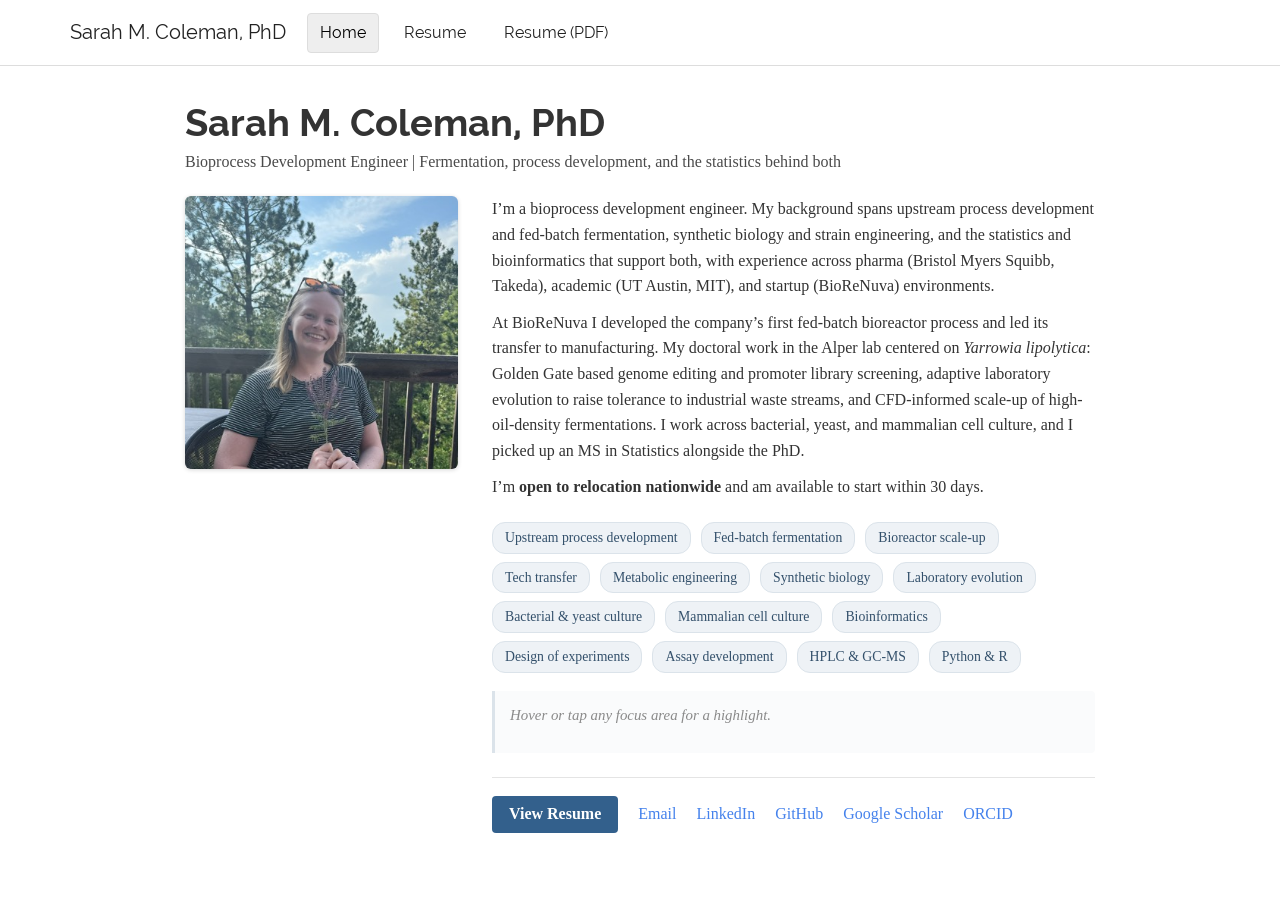
==== commit 551ad1c2: "small wording change" ====
--- a/docs/index.html
+++ b/docs/index.html
@@ -472,8 +472,8 @@
 CFD-informed scale-up of high-oil-density fermentations. I work across
 bacterial, yeast, and mammalian cell culture, and I picked up an MS in
 Statistics alongside the PhD.</p>
-<p>I’m relocating to the <strong>San Francisco Bay Area</strong> and am
-available to start within 30 days.</p>
+<p>I’m <strong>open to relocation nationwide</strong> and am available
+to start within 30 days.</p>
 <div class="focus-areas">
   <ul class="chips">
     <li><button type="button" class="chip" aria-pressed="false" data-hl="Upstream process development at Bristol Myers Squibb, running metabolite-controlled fed-batch experiments for monoclonal antibody production in mammalian cell lines, and at Takeda, optimizing cell culture conditions for a next-generation vaccine manufacturing system.">Upstream process development</button></li>
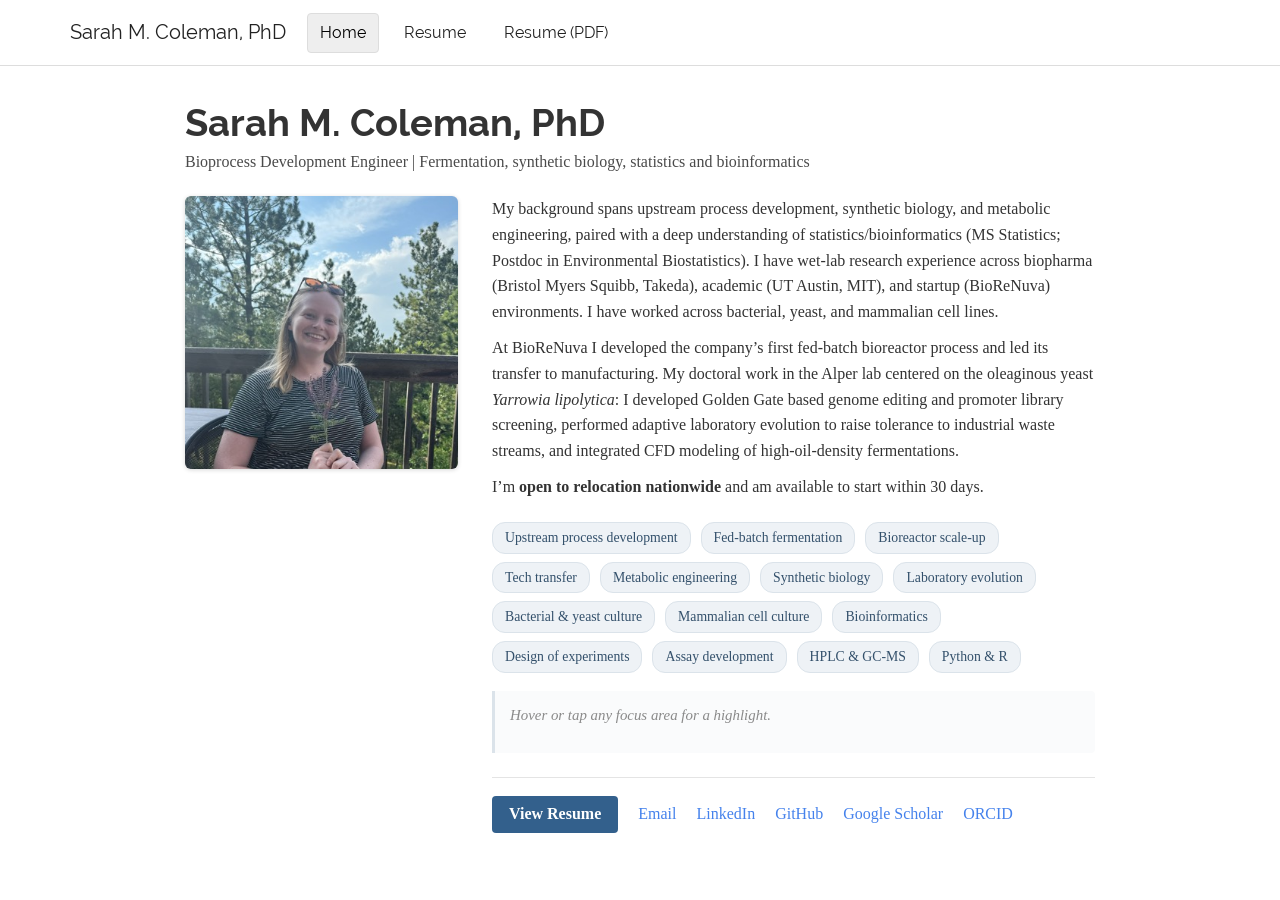
==== commit dd19a4a4: "rewording" ====
--- a/docs/index.html
+++ b/docs/index.html
@@ -450,7 +450,7 @@
   }
 }
 </style>
-<p class="tagline">Bioprocess Development Engineer | Fermentation, process development, and the statistics behind both</p>
+<p class="tagline">Bioprocess Development Engineer | Fermentation, synthetic biology, statistics and bioinformatics </p>
 <div class="two-column">
 <div class="image-column">
 <p><img src="images/Sarah_Coleman_Photo.jpg" /><!-- --></p>
@@ -459,26 +459,27 @@
 </div>
 </div>
 <div class="text">
-<p>I’m a bioprocess development engineer. My background spans upstream
-process development and fed-batch fermentation, synthetic biology and
-strain engineering, and the statistics and bioinformatics that support
-both, with experience across pharma (Bristol Myers Squibb, Takeda),
-academic (UT Austin, MIT), and startup (BioReNuva) environments.</p>
+<p>My background spans upstream process development, synthetic biology,
+and metabolic engineering, paired with a deep understanding of
+statistics/bioinformatics (MS Statistics; Postdoc in Environmental
+Biostatistics). I have wet-lab research experience across biopharma
+(Bristol Myers Squibb, Takeda), academic (UT Austin, MIT), and startup
+(BioReNuva) environments. I have worked across bacterial, yeast, and
+mammalian cell lines.</p>
 <p>At BioReNuva I developed the company’s first fed-batch bioreactor
 process and led its transfer to manufacturing. My doctoral work in the
-Alper lab centered on <em>Yarrowia lipolytica</em>: Golden Gate based
-genome editing and promoter library screening, adaptive laboratory
-evolution to raise tolerance to industrial waste streams, and
-CFD-informed scale-up of high-oil-density fermentations. I work across
-bacterial, yeast, and mammalian cell culture, and I picked up an MS in
-Statistics alongside the PhD.</p>
+Alper lab centered on the oleaginous yeast <em>Yarrowia lipolytica</em>:
+I developed Golden Gate based genome editing and promoter library
+screening, performed adaptive laboratory evolution to raise tolerance to
+industrial waste streams, and integrated CFD modeling of
+high-oil-density fermentations.</p>
 <p>I’m <strong>open to relocation nationwide</strong> and am available
 to start within 30 days.</p>
 <div class="focus-areas">
   <ul class="chips">
     <li><button type="button" class="chip" aria-pressed="false" data-hl="Upstream process development at Bristol Myers Squibb, running metabolite-controlled fed-batch experiments for monoclonal antibody production in mammalian cell lines, and at Takeda, optimizing cell culture conditions for a next-generation vaccine manufacturing system.">Upstream process development</button></li>
-    <li><button type="button" class="chip" aria-pressed="false" data-hl="Developed BioReNuva's first fed-batch bioreactor process, carrying it from initial design through to routine production runs.">Fed-batch fermentation</button></li>
-    <li><button type="button" class="chip" aria-pressed="false" data-hl="Simulated three-phase bioreactors at both 3&nbsp;L bench and 4,000&nbsp;L pilot scale using CFD (Ansys CFX, multiphase MUSIG), measuring the interfacial tension and viscosity needed to parameterize the models and tracking how oxygen transfer, gas holdup, and Reynolds number shift with oil loading. Validated the bench scale experimentally, running <em>Y. lipolytica</em> fermentations at up to 50% (v/v) waste cooking oil, among the highest substrate loadings in the published literature.">Bioreactor scale-up</button></li>
+    <li><button type="button" class="chip" aria-pressed="false" data-hl="Developed BioReNuva's first fed-batch bioreactor process, from initial design through to routine production runs.">Fed-batch fermentation</button></li>
+    <li><button type="button" class="chip" aria-pressed="false" data-hl="Contrasted simulated three-phase bioreactors at both 3&nbsp;L bench and 4,000&nbsp;L pilot scale using CFD (Ansys CFX, multiphase MUSIG), measuring the interfacial tension and viscosity needed to parameterize the models and tracking how oxygen transfer, gas holdup, and Reynolds number shift with oil loading. Validated the bench scale experimentally, running <em>Y. lipolytica</em> fermentations at up to 50% (v/v) waste cooking oil, among the highest substrate loadings in the published literature.">Bioreactor scale-up</button></li>
     <li><button type="button" class="chip" aria-pressed="false" data-hl="Led technology transfer at BioReNuva, handing the fed-batch process from development over to the manufacturing team.">Tech transfer</button></li>
     <li><button type="button" class="chip" aria-pressed="false" data-hl="Trained in the Alper lab at UT Austin engineering <em>Yarrowia lipolytica</em> to turn waste streams into higher-value products such as polyketides, long-chain fatty alcohols, and lipids. Co-author on two papers in <em>Metabolic Engineering</em>, covering pathway engineering in <em>Y. lipolytica</em> and multi-biosensor-guided production in <em>E. coli</em>.">Metabolic engineering</button></li>
     <li><button type="button" class="chip" aria-pressed="false" data-hl="Built a genome-editing system using Type IIS Golden Gate assembly for <em>Y. lipolytica</em>, integrated cassettes by split-marker homologous recombination into selectable loci, and quantified promoter strength by spectral flow cytometry against RNA-seq transcript abundance. Co-first author on a linear mixed-effects framework for evaluating synthetic gene circuits in <em>ACS Synthetic Biology</em>, validated against synthetic data, published data, and our own two- and three-input logic gates, with sample-size guidelines for experimentalists and a web app for other researchers.">Synthetic biology</button></li>
@@ -486,8 +487,8 @@
     <li><button type="button" class="chip" aria-pressed="false" data-hl="Bacterial and yeast work across <em>Yarrowia</em>, <em>Saccharomyces cerevisiae</em>, <em>E. coli</em>, <em>Pseudomonas</em>, and <em>Moorella thermoacetica</em>, covering strain engineering, electroporation, aseptic technique, anaerobic assay development, and growth quantification by optical density, dry cell weight, and automated cell counting.">Bacterial &amp; yeast culture</button></li>
     <li><button type="button" class="chip" aria-pressed="false" data-hl="Mammalian cell culture for biologics at Bristol Myers Squibb and for vaccine production at Takeda, both in regulated process development environments.">Mammalian cell culture</button></li>
     <li><button type="button" class="chip" aria-pressed="false" data-hl="Built RNA-seq and Tag-seq pipelines end to end using cutadapt, STAR, HTSeq, and DESeq2, plus genomic variant calling with bowtie2 and samtools, genome annotation with AUGUSTUS, orthology by BLAST, functional enrichment through DAVID, and protein structure prediction with AlphaFold2. Run on TACC's high-performance computing systems.">Bioinformatics</button></li>
-    <li><button type="button" class="chip" aria-pressed="false" data-hl="Factorial screens crossing nitrogen source, nitrogen concentration, and substrate loading while optimizing media for a yeast alkane assimilation panel, analyzed by three-way ANOVA with post-hoc correction; mixed-effects and growth-curve models; PCA over fermentation and omics data. An MS in Statistics alongside the PhD, and first place in the professional division of the JSM Data Challenge Expo.">Design of experiments</button></li>
-    <li><button type="button" class="chip" aria-pressed="false" data-hl="Built the assays a nonstandard substrate demanded: a plate-reader lipase-activity assay tracking 4-nitrophenol release, chemical oxygen demand quantification for wastewater, and two parallel dry-cell-weight methods after high oil loadings defeated the conventional one.">Assay development</button></li>
+    <li><button type="button" class="chip" aria-pressed="false" data-hl="Factorial screens crossing nitrogen source, nitrogen concentration, and substrate loading while optimizing media for a yeast alkane assimilation panel, analyzed by three-way ANOVA with post-hoc correction; mixed-effects and growth-curve models; PCA over fermentation and omics data. Posctoral work in enviornmental biostatistics; MS in Statistics.">Design of experiments</button></li>
+    <li><button type="button" class="chip" aria-pressed="false" data-hl="Built assays attuned for high oil density fermentations: a plate-reader lipase-activity assay tracking 4-nitrophenol release, chemical oxygen demand quantification for wastewater, and two parallel dry-cell-weight methods.">Assay development</button></li>
     <li><button type="button" class="chip" aria-pressed="false" data-hl="HPLC with refractive-index and UV detection, used to quantify triacetic acid lactone alongside the acetic, butyric, and propionic acids in wastewater fermentations; GC-MS with FAME derivatization for fatty acid profiling; LC-MS/MS for targeted metabolomics; plus rheometry, goniometry, and chemical oxygen demand and enzyme-activity assays.">HPLC &amp; GC-MS</button></li>
     <li><button type="button" class="chip" aria-pressed="false" data-hl="Python (pandas, NumPy, scikit-learn) and R (tidyverse) for statistical modeling and reproducible analysis, with published code accompanying peer-reviewed work. Taught both to a 100-student data science course as instructor of record.">Python &amp; R</button></li>
   </ul>
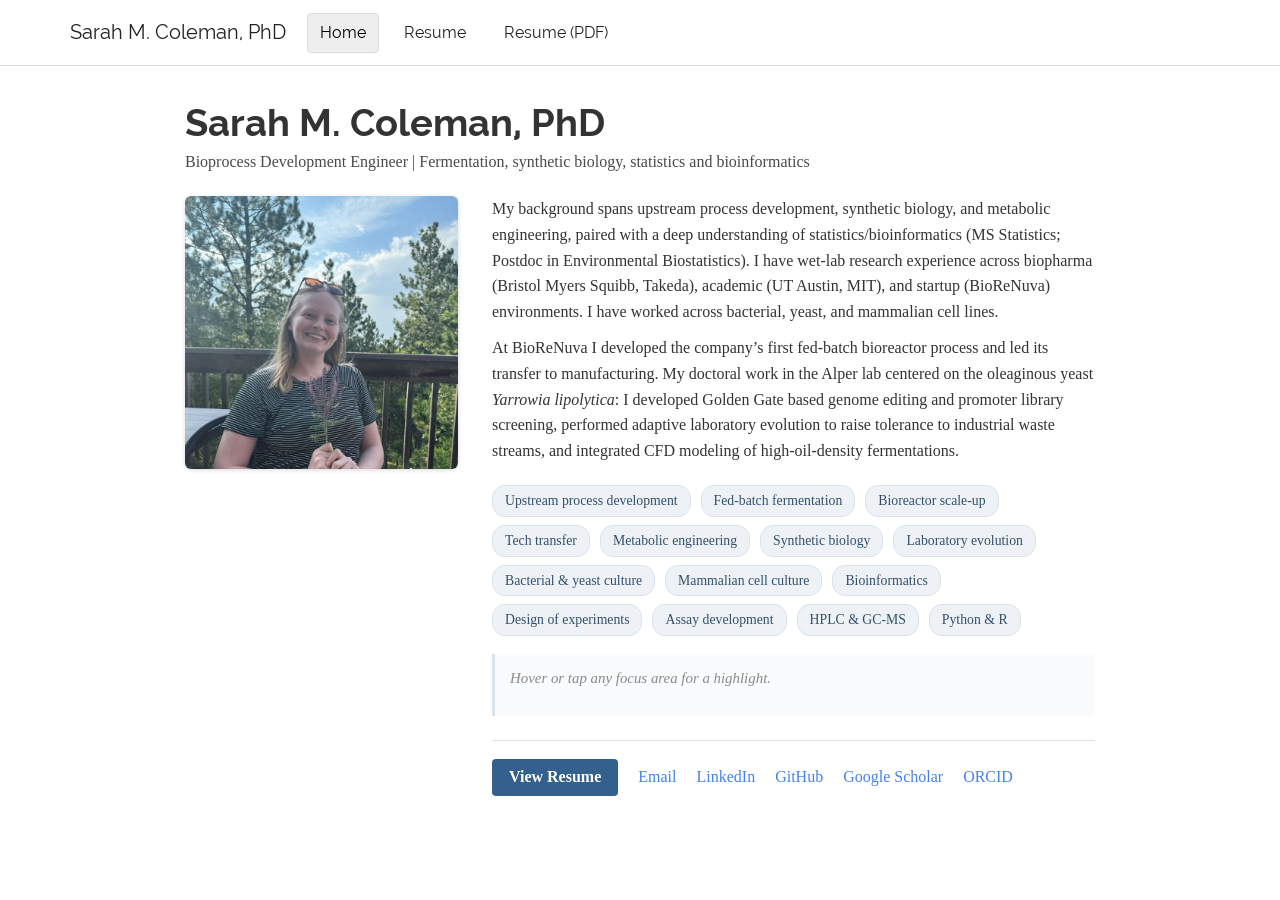
==== commit d0629f02: "20260901 update" ====
--- a/docs/index.html
+++ b/docs/index.html
@@ -473,8 +473,6 @@
 screening, performed adaptive laboratory evolution to raise tolerance to
 industrial waste streams, and integrated CFD modeling of
 high-oil-density fermentations.</p>
-<p>I’m <strong>open to relocation nationwide</strong> and am available
-to start within 30 days.</p>
 <div class="focus-areas">
   <ul class="chips">
     <li><button type="button" class="chip" aria-pressed="false" data-hl="Upstream process development at Bristol Myers Squibb, running metabolite-controlled fed-batch experiments for monoclonal antibody production in mammalian cell lines, and at Takeda, optimizing cell culture conditions for a next-generation vaccine manufacturing system.">Upstream process development</button></li>
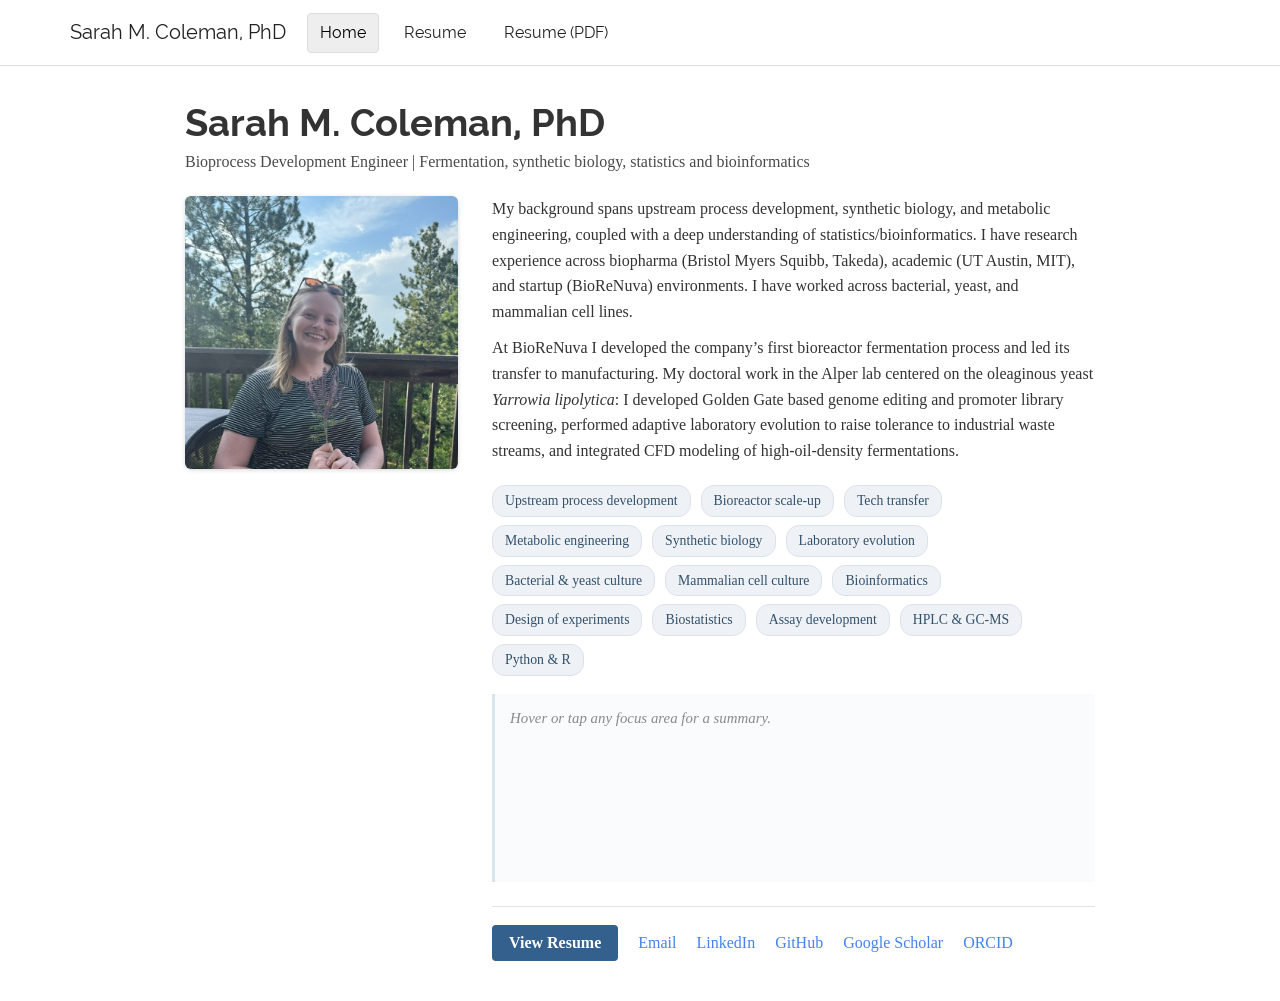
==== commit 1f5b9f97: "update wording" ====
--- a/docs/index.html
+++ b/docs/index.html
@@ -460,13 +460,12 @@
 </div>
 <div class="text">
 <p>My background spans upstream process development, synthetic biology,
-and metabolic engineering, paired with a deep understanding of
-statistics/bioinformatics (MS Statistics; Postdoc in Environmental
-Biostatistics). I have wet-lab research experience across biopharma
+and metabolic engineering, coupled with a deep understanding of
+statistics/bioinformatics. I have research experience across biopharma
 (Bristol Myers Squibb, Takeda), academic (UT Austin, MIT), and startup
 (BioReNuva) environments. I have worked across bacterial, yeast, and
 mammalian cell lines.</p>
-<p>At BioReNuva I developed the company’s first fed-batch bioreactor
+<p>At BioReNuva I developed the company’s first bioreactor fermentation
 process and led its transfer to manufacturing. My doctoral work in the
 Alper lab centered on the oleaginous yeast <em>Yarrowia lipolytica</em>:
 I developed Golden Gate based genome editing and promoter library
@@ -475,22 +474,22 @@
 high-oil-density fermentations.</p>
 <div class="focus-areas">
   <ul class="chips">
-    <li><button type="button" class="chip" aria-pressed="false" data-hl="Upstream process development at Bristol Myers Squibb, running metabolite-controlled fed-batch experiments for monoclonal antibody production in mammalian cell lines, and at Takeda, optimizing cell culture conditions for a next-generation vaccine manufacturing system.">Upstream process development</button></li>
-    <li><button type="button" class="chip" aria-pressed="false" data-hl="Developed BioReNuva's first fed-batch bioreactor process, from initial design through to routine production runs.">Fed-batch fermentation</button></li>
+    <li><button type="button" class="chip" aria-pressed="false" data-hl="Developed BioReNuva's first bioreactor fermentation process, from initial design through to routine production runs. Interned in upstream process development at Bristol Myers Squibb, running metabolite-controlled fed-batch experiments for monoclonal antibody production in mammalian cell lines, and at Takeda, optimizing cell culture conditions for a next-generation vaccine manufacturing system.">Upstream process development</button></li>
     <li><button type="button" class="chip" aria-pressed="false" data-hl="Contrasted simulated three-phase bioreactors at both 3&nbsp;L bench and 4,000&nbsp;L pilot scale using CFD (Ansys CFX, multiphase MUSIG), measuring the interfacial tension and viscosity needed to parameterize the models and tracking how oxygen transfer, gas holdup, and Reynolds number shift with oil loading. Validated the bench scale experimentally, running <em>Y. lipolytica</em> fermentations at up to 50% (v/v) waste cooking oil, among the highest substrate loadings in the published literature.">Bioreactor scale-up</button></li>
-    <li><button type="button" class="chip" aria-pressed="false" data-hl="Led technology transfer at BioReNuva, handing the fed-batch process from development over to the manufacturing team.">Tech transfer</button></li>
-    <li><button type="button" class="chip" aria-pressed="false" data-hl="Trained in the Alper lab at UT Austin engineering <em>Yarrowia lipolytica</em> to turn waste streams into higher-value products such as polyketides, long-chain fatty alcohols, and lipids. Co-author on two papers in <em>Metabolic Engineering</em>, covering pathway engineering in <em>Y. lipolytica</em> and multi-biosensor-guided production in <em>E. coli</em>.">Metabolic engineering</button></li>
+    <li><button type="button" class="chip" aria-pressed="false" data-hl="Led technology transfer at BioReNuva, handing the process from development over to the manufacturing team.">Tech transfer</button></li>
+    <li><button type="button" class="chip" aria-pressed="false" data-hl="Trained in the Alper lab at UT Austin engineering <em>Y. lipolytica</em> to turn waste streams into higher-value products such as polyketides, long-chain fatty alcohols, and lipids. Co-author on two papers in <em>Metabolic Engineering</em>, covering pathway engineering in <em>Y. lipolytica</em> and multi-biosensor-guided production in <em>E. coli</em>.">Metabolic engineering</button></li>
     <li><button type="button" class="chip" aria-pressed="false" data-hl="Built a genome-editing system using Type IIS Golden Gate assembly for <em>Y. lipolytica</em>, integrated cassettes by split-marker homologous recombination into selectable loci, and quantified promoter strength by spectral flow cytometry against RNA-seq transcript abundance. Co-first author on a linear mixed-effects framework for evaluating synthetic gene circuits in <em>ACS Synthetic Biology</em>, validated against synthetic data, published data, and our own two- and three-input logic gates, with sample-size guidelines for experimentalists and a web app for other researchers.">Synthetic biology</button></li>
     <li><button type="button" class="chip" aria-pressed="false" data-hl="Ran adaptive laboratory evolution campaigns of 144 and 244 generations that raised <em>Y. lipolytica</em> tolerance to hydrothermal liquefaction wastewater from 10% to 30% (v/v). One evolved isolate reached a nearly 3-fold increase in triacetic acid lactone titer while reducing the chemical oxygen demand of the waste stream, and whole-genome variant analysis traced candidate causal mutations.">Laboratory evolution</button></li>
     <li><button type="button" class="chip" aria-pressed="false" data-hl="Bacterial and yeast work across <em>Yarrowia</em>, <em>Saccharomyces cerevisiae</em>, <em>E. coli</em>, <em>Pseudomonas</em>, and <em>Moorella thermoacetica</em>, covering strain engineering, electroporation, aseptic technique, anaerobic assay development, and growth quantification by optical density, dry cell weight, and automated cell counting.">Bacterial &amp; yeast culture</button></li>
-    <li><button type="button" class="chip" aria-pressed="false" data-hl="Mammalian cell culture for biologics at Bristol Myers Squibb and for vaccine production at Takeda, both in regulated process development environments.">Mammalian cell culture</button></li>
+    <li><button type="button" class="chip" aria-pressed="false" data-hl="Mammalian cell culture for biologics at Bristol Myers Squibb and for vaccine production at Takeda, both in regulated (cGLP) process development environments.">Mammalian cell culture</button></li>
     <li><button type="button" class="chip" aria-pressed="false" data-hl="Built RNA-seq and Tag-seq pipelines end to end using cutadapt, STAR, HTSeq, and DESeq2, plus genomic variant calling with bowtie2 and samtools, genome annotation with AUGUSTUS, orthology by BLAST, functional enrichment through DAVID, and protein structure prediction with AlphaFold2. Run on TACC's high-performance computing systems.">Bioinformatics</button></li>
-    <li><button type="button" class="chip" aria-pressed="false" data-hl="Factorial screens crossing nitrogen source, nitrogen concentration, and substrate loading while optimizing media for a yeast alkane assimilation panel, analyzed by three-way ANOVA with post-hoc correction; mixed-effects and growth-curve models; PCA over fermentation and omics data. Posctoral work in enviornmental biostatistics; MS in Statistics.">Design of experiments</button></li>
-    <li><button type="button" class="chip" aria-pressed="false" data-hl="Built assays attuned for high oil density fermentations: a plate-reader lipase-activity assay tracking 4-nitrophenol release, chemical oxygen demand quantification for wastewater, and two parallel dry-cell-weight methods.">Assay development</button></li>
+    <li><button type="button" class="chip" aria-pressed="false" data-hl="Factorial screens crossing nitrogen source, nitrogen concentration, and substrate loading while optimizing media for a yeast alkane assimilation panel, analyzed by three-way ANOVA with post-hoc correction; mixed-effects and growth-curve models; PCA over fermentation and omics data.">Design of experiments</button></li>
+    <li><button type="button" class="chip" aria-pressed="false" data-hl="MS in Statistics concurrent with the PhD, followed by two years of postdoctoral work in environmental biostatistics at UT Austin with Dr. Roger Peng, building epidemiological and statistical models of large environmental-health datasets and advising medical faculty on statistical methodology and experimental design.">Biostatistics</button></li>
+    <li><button type="button" class="chip" aria-pressed="false" data-hl="Developed and validated a plate-reader lipase-activity assay tracking 4-nitrophenol release, and chemical oxygen demand quantification for wastewater bioremediation.">Assay development</button></li>
     <li><button type="button" class="chip" aria-pressed="false" data-hl="HPLC with refractive-index and UV detection, used to quantify triacetic acid lactone alongside the acetic, butyric, and propionic acids in wastewater fermentations; GC-MS with FAME derivatization for fatty acid profiling; LC-MS/MS for targeted metabolomics; plus rheometry, goniometry, and chemical oxygen demand and enzyme-activity assays.">HPLC &amp; GC-MS</button></li>
-    <li><button type="button" class="chip" aria-pressed="false" data-hl="Python (pandas, NumPy, scikit-learn) and R (tidyverse) for statistical modeling and reproducible analysis, with published code accompanying peer-reviewed work. Taught both to a 100-student data science course as instructor of record.">Python &amp; R</button></li>
+    <li><button type="button" class="chip" aria-pressed="false" data-hl="Python (pandas, NumPy, scikit-learn) and R (tidyverse) for statistical modeling and reproducible analysis, with published code accompanying peer-reviewed work. Taught both to a 100-student data science course as instructor of record. Won first place in the professional division of the JSM Data Challenge Expo, an exploratory analysis competition.">Python &amp; R</button></li>
   </ul>
-  <div class="chip-detail is-hint" id="chip-detail" aria-live="polite">Hover or tap any focus area for a highlight.</div>
+  <div class="chip-detail is-hint" id="chip-detail" aria-live="polite">Hover or tap any focus area for a summary.</div>
 </div>
 
 <div class="linkrow">
@@ -504,52 +503,97 @@
 
 <script>
 (function () {
+  var list   = document.querySelector(".focus-areas .chips");
   var detail = document.getElementById("chip-detail");
-  var chips = Array.prototype.slice.call(document.querySelectorAll(".chip"));
-  if (!detail || !chips.length) return;
-
-  var HINT = detail.innerHTML;
-  var pinned = null;
-
+  if (!list || !detail) return;
+
+  var chips = Array.prototype.slice.call(list.querySelectorAll(".chip"));
+  if (!chips.length) return;
+
+  var HINT    = detail.innerHTML;
+  var pinned  = null;
+  var showing = null;
+
+  // Only touch the DOM when the content actually changes.
   function render(chip) {
-    if (chip) {
-      detail.innerHTML = chip.getAttribute("data-hl");
-      detail.classList.remove("is-hint");
-    } else {
-      detail.innerHTML = HINT;
-      detail.classList.add("is-hint");
+    if (chip === showing) return;
+    showing = chip;
+    detail.innerHTML = chip ? chip.getAttribute("data-hl") : HINT;
+    if (chip) detail.classList.remove("is-hint");
+    else detail.classList.add("is-hint");
+  }
+
+  // Reserve the height of the tallest highlight so the panel never resizes
+  // as you move between chips. Recomputed on resize, since wrapping changes.
+  function reserveHeight() {
+    var keepHTML = detail.innerHTML;
+    var keepHint = detail.classList.contains("is-hint");
+    detail.style.minHeight = "";
+    detail.classList.remove("is-hint");
+    // Measure fractionally: offsetHeight rounds to an integer and can under-reserve.
+    var tallest = detail.getBoundingClientRect().height;
+    for (var i = 0; i < chips.length; i++) {
+      detail.innerHTML = chips[i].getAttribute("data-hl");
+      var h = detail.getBoundingClientRect().height;
+      if (h > tallest) tallest = h;
     }
+    detail.innerHTML = keepHTML;
+    if (keepHint) detail.classList.add("is-hint");
+    detail.style.minHeight = Math.ceil(tallest) + "px";
   }
 
   function pin(chip) {
     pinned = chip;
-    chips.forEach(function (c) {
-      c.setAttribute("aria-pressed", String(c === chip));
+    for (var i = 0; i < chips.length; i++) {
+      chips[i].setAttribute("aria-pressed", String(chips[i] === chip));
+    }
+    render(chip);
+  }
+
+  function chipFrom(node) {
+    return node && node.closest ? node.closest(".chip") : null;
+  }
+
+  // Hover is delegated to the list, so moving from one chip to another
+  // never fires a clear in between. That is what caused the flicker.
+  list.addEventListener("mouseover", function (e) {
+    var chip = chipFrom(e.target);
+    if (chip && !pinned) render(chip);
+  });
+  list.addEventListener("mouseleave", function () {
+    if (!pinned) render(null);
+  });
+
+  // Keyboard focus, delegated the same way.
+  list.addEventListener("focusin", function (e) {
+    var chip = chipFrom(e.target);
+    if (chip && !pinned) render(chip);
+  });
+  list.addEventListener("focusout", function (e) {
+    if (!pinned && !list.contains(e.relatedTarget)) render(null);
+  });
+
+  for (var i = 0; i < chips.length; i++) {
+    chips[i].addEventListener("click", function () {
+      pin(pinned === this ? null : this);
     });
-    render(chip);
-  }
-
-  chips.forEach(function (chip) {
-    chip.addEventListener("mouseenter", function () {
-      if (!pinned) render(chip);
-    });
-    chip.addEventListener("mouseleave", function () {
-      if (!pinned) render(null);
-    });
-    chip.addEventListener("focus", function () {
-      if (!pinned) render(chip);
-    });
-    chip.addEventListener("blur", function () {
-      if (!pinned) render(null);
-    });
-    chip.addEventListener("click", function () {
-      pin(pinned === chip ? null : chip);
-    });
-  });
+  }
 
   document.addEventListener("keydown", function (e) {
     if (e.key === "Escape" && pinned) pin(null);
   });
+
+  var resizeTimer;
+  window.addEventListener("resize", function () {
+    clearTimeout(resizeTimer);
+    resizeTimer = setTimeout(reserveHeight, 150);
+  });
+
+  reserveHeight();
+  window.addEventListener("load", reserveHeight);
+  if (document.fonts && document.fonts.ready) {
+    document.fonts.ready.then(reserveHeight).catch(function () {});
+  }
 })();
 </script>
 </div>
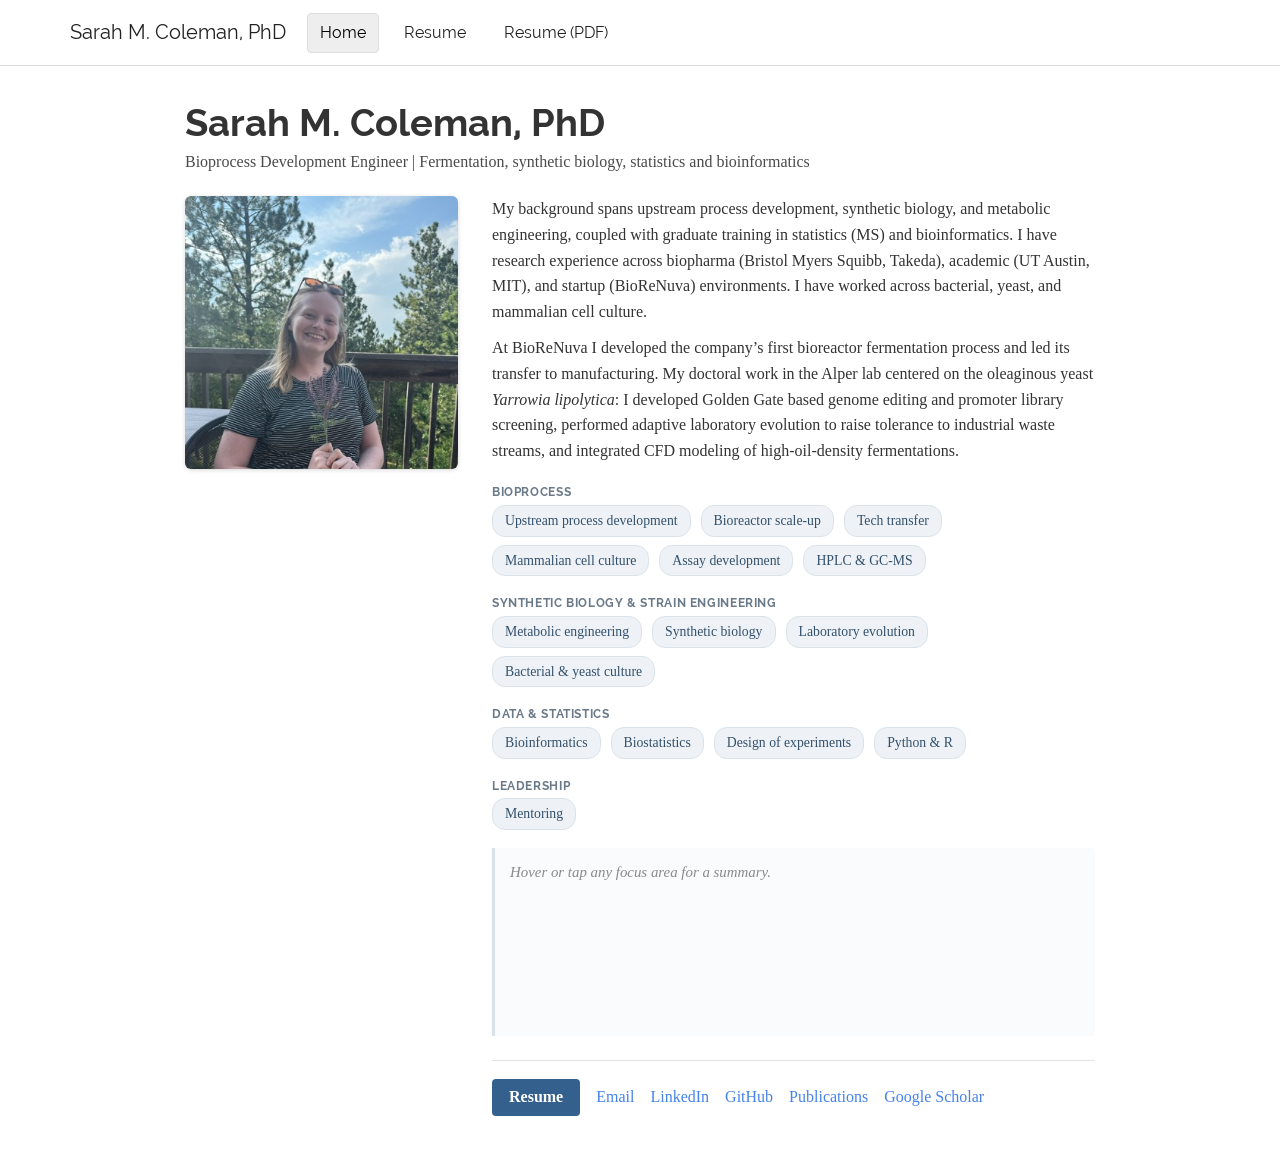
==== commit ca421e40: "update index" ====
--- a/docs/index.html
+++ b/docs/index.html
@@ -396,13 +396,36 @@
   border-left-color: #33608c;
 }
 
+.chip-group {
+  margin: 0 0 4px 0;
+}
+
+.chip-group-label {
+  margin: 12px 0 6px 0;
+  font-size: 0.78em;
+  font-weight: 600;
+  letter-spacing: 0.05em;
+  text-transform: uppercase;
+  color: #6b7a89;
+}
+
+.chip-group:first-child .chip-group-label {
+  margin-top: 0;
+}
+
+/* Highlight text stays in the page so search engines and text tools can read it;
+   hidden via a class (not the hidden attribute, which reader-mode tools strip). */
+.chip-hl {
+  display: none;
+}
+
 /* ===== Links row ===== */
 
 .linkrow {
   display: flex;
   flex-wrap: wrap;
   align-items: center;
-  gap: 10px 20px;
+  gap: 10px 16px;
   margin-top: 24px;
   padding-top: 18px;
   border-top: 1px solid #e4e4e4;
@@ -460,11 +483,11 @@
 </div>
 <div class="text">
 <p>My background spans upstream process development, synthetic biology,
-and metabolic engineering, coupled with a deep understanding of
-statistics/bioinformatics. I have research experience across biopharma
+and metabolic engineering, coupled with graduate training in statistics
+(MS) and bioinformatics. I have research experience across biopharma
 (Bristol Myers Squibb, Takeda), academic (UT Austin, MIT), and startup
 (BioReNuva) environments. I have worked across bacterial, yeast, and
-mammalian cell lines.</p>
+mammalian cell culture.</p>
 <p>At BioReNuva I developed the company’s first bioreactor fermentation
 process and led its transfer to manufacturing. My doctoral work in the
 Alper lab centered on the oleaginous yeast <em>Yarrowia lipolytica</em>:
@@ -473,37 +496,58 @@
 industrial waste streams, and integrated CFD modeling of
 high-oil-density fermentations.</p>
 <div class="focus-areas">
-  <ul class="chips">
-    <li><button type="button" class="chip" aria-pressed="false" data-hl="Developed BioReNuva's first bioreactor fermentation process, from initial design through to routine production runs. Interned in upstream process development at Bristol Myers Squibb, running metabolite-controlled fed-batch experiments for monoclonal antibody production in mammalian cell lines, and at Takeda, optimizing cell culture conditions for a next-generation vaccine manufacturing system.">Upstream process development</button></li>
-    <li><button type="button" class="chip" aria-pressed="false" data-hl="Contrasted simulated three-phase bioreactors at both 3&nbsp;L bench and 4,000&nbsp;L pilot scale using CFD (Ansys CFX, multiphase MUSIG), measuring the interfacial tension and viscosity needed to parameterize the models and tracking how oxygen transfer, gas holdup, and Reynolds number shift with oil loading. Validated the bench scale experimentally, running <em>Y. lipolytica</em> fermentations at up to 50% (v/v) waste cooking oil, among the highest substrate loadings in the published literature.">Bioreactor scale-up</button></li>
-    <li><button type="button" class="chip" aria-pressed="false" data-hl="Led technology transfer at BioReNuva, handing the process from development over to the manufacturing team.">Tech transfer</button></li>
-    <li><button type="button" class="chip" aria-pressed="false" data-hl="Trained in the Alper lab at UT Austin engineering <em>Y. lipolytica</em> to turn waste streams into higher-value products such as polyketides, long-chain fatty alcohols, and lipids. Co-author on two papers in <em>Metabolic Engineering</em>, covering pathway engineering in <em>Y. lipolytica</em> and multi-biosensor-guided production in <em>E. coli</em>.">Metabolic engineering</button></li>
-    <li><button type="button" class="chip" aria-pressed="false" data-hl="Built a genome-editing system using Type IIS Golden Gate assembly for <em>Y. lipolytica</em>, integrated cassettes by split-marker homologous recombination into selectable loci, and quantified promoter strength by spectral flow cytometry against RNA-seq transcript abundance. Co-first author on a linear mixed-effects framework for evaluating synthetic gene circuits in <em>ACS Synthetic Biology</em>, validated against synthetic data, published data, and our own two- and three-input logic gates, with sample-size guidelines for experimentalists and a web app for other researchers.">Synthetic biology</button></li>
-    <li><button type="button" class="chip" aria-pressed="false" data-hl="Ran adaptive laboratory evolution campaigns of 144 and 244 generations that raised <em>Y. lipolytica</em> tolerance to hydrothermal liquefaction wastewater from 10% to 30% (v/v). One evolved isolate reached a nearly 3-fold increase in triacetic acid lactone titer while reducing the chemical oxygen demand of the waste stream, and whole-genome variant analysis traced candidate causal mutations.">Laboratory evolution</button></li>
-    <li><button type="button" class="chip" aria-pressed="false" data-hl="Bacterial and yeast work across <em>Yarrowia</em>, <em>Saccharomyces cerevisiae</em>, <em>E. coli</em>, <em>Pseudomonas</em>, and <em>Moorella thermoacetica</em>, covering strain engineering, electroporation, aseptic technique, anaerobic assay development, and growth quantification by optical density, dry cell weight, and automated cell counting.">Bacterial &amp; yeast culture</button></li>
-    <li><button type="button" class="chip" aria-pressed="false" data-hl="Mammalian cell culture for biologics at Bristol Myers Squibb and for vaccine production at Takeda, both in regulated (cGLP) process development environments.">Mammalian cell culture</button></li>
-    <li><button type="button" class="chip" aria-pressed="false" data-hl="Built RNA-seq and Tag-seq pipelines end to end using cutadapt, STAR, HTSeq, and DESeq2, plus genomic variant calling with bowtie2 and samtools, genome annotation with AUGUSTUS, orthology by BLAST, functional enrichment through DAVID, and protein structure prediction with AlphaFold2. Run on TACC's high-performance computing systems.">Bioinformatics</button></li>
-    <li><button type="button" class="chip" aria-pressed="false" data-hl="Factorial screens crossing nitrogen source, nitrogen concentration, and substrate loading while optimizing media for a yeast alkane assimilation panel, analyzed by three-way ANOVA with post-hoc correction; mixed-effects and growth-curve models; PCA over fermentation and omics data.">Design of experiments</button></li>
-    <li><button type="button" class="chip" aria-pressed="false" data-hl="MS in Statistics concurrent with the PhD, followed by two years of postdoctoral work in environmental biostatistics at UT Austin with Dr. Roger Peng, building epidemiological and statistical models of large environmental-health datasets and advising medical faculty on statistical methodology and experimental design.">Biostatistics</button></li>
-    <li><button type="button" class="chip" aria-pressed="false" data-hl="Developed and validated a plate-reader lipase-activity assay tracking 4-nitrophenol release, and chemical oxygen demand quantification for wastewater bioremediation.">Assay development</button></li>
-    <li><button type="button" class="chip" aria-pressed="false" data-hl="HPLC with refractive-index and UV detection, used to quantify triacetic acid lactone alongside the acetic, butyric, and propionic acids in wastewater fermentations; GC-MS with FAME derivatization for fatty acid profiling; LC-MS/MS for targeted metabolomics; plus rheometry, goniometry, and chemical oxygen demand and enzyme-activity assays.">HPLC &amp; GC-MS</button></li>
-    <li><button type="button" class="chip" aria-pressed="false" data-hl="Python (pandas, NumPy, scikit-learn) and R (tidyverse) for statistical modeling and reproducible analysis, with published code accompanying peer-reviewed work. Taught both to a 100-student data science course as instructor of record. Won first place in the professional division of the JSM Data Challenge Expo, an exploratory analysis competition.">Python &amp; R</button></li>
-  </ul>
+  <div class="chip-groups">
+    <div class="chip-group">
+      <h3 class="chip-group-label">Bioprocess</h3>
+      <ul class="chips">
+        <li><button type="button" class="chip" aria-pressed="false">Upstream process development</button><span class="chip-hl">Developed BioReNuva's first bioreactor fermentation process, from initial design through to routine production runs. Interned in upstream process development at Bristol Myers Squibb, running metabolite-controlled fed-batch experiments for monoclonal antibody production in CHO cell lines, and at Takeda, optimizing Vero cell culture conditions for a next-generation vaccine manufacturing system and running tangential flow filtration (TFF).</span></li>
+        <li><button type="button" class="chip" aria-pressed="false">Bioreactor scale-up</button><span class="chip-hl">Contrasted simulated three-phase bioreactors at both 3&nbsp;L bench and 4,000&nbsp;L pilot scale using CFD (Ansys CFX, multiphase MUSIG), measuring the interfacial tension and viscosity needed to parameterize the models and tracking how oxygen transfer, gas holdup, and Reynolds number shift with oil loading. Validated the bench scale experimentally, running <em>Y. lipolytica</em> fermentations at up to 50% (v/v) waste cooking oil, among the highest substrate loadings in the published literature.</span></li>
+        <li><button type="button" class="chip" aria-pressed="false">Tech transfer</button><span class="chip-hl">Led technology transfer at BioReNuva, handing the process from development over to the manufacturing team.</span></li>
+        <li><button type="button" class="chip" aria-pressed="false">Mammalian cell culture</button><span class="chip-hl">CHO cell culture for biologics at Bristol Myers Squibb and Vero cell culture for vaccine production at Takeda, both in regulated (cGLP) process development environments.</span></li>
+        <li><button type="button" class="chip" aria-pressed="false">Assay development</button><span class="chip-hl">Developed and validated a plate-reader lipase-activity assay tracking 4-nitrophenol release, and chemical oxygen demand quantification for wastewater bioremediation.</span></li>
+        <li><button type="button" class="chip" aria-pressed="false">HPLC &amp; GC-MS</button><span class="chip-hl">HPLC with refractive-index and UV detection, used to quantify triacetic acid lactone alongside the acetic, butyric, and propionic acids in wastewater fermentations; GC-MS with FAME derivatization for fatty acid profiling; LC-MS/MS for targeted metabolomics; plus rheometry, goniometry, and chemical oxygen demand and enzyme-activity assays.</span></li>
+      </ul>
+    </div>
+    <div class="chip-group">
+      <h3 class="chip-group-label">Synthetic biology &amp; strain engineering</h3>
+      <ul class="chips">
+        <li><button type="button" class="chip" aria-pressed="false">Metabolic engineering</button><span class="chip-hl">Trained in the Alper lab at UT Austin engineering <em>Y. lipolytica</em> to turn waste streams into higher-value products such as polyketides, long-chain fatty alcohols, and lipids. Co-author on two papers in <em>Metabolic Engineering</em>, covering pathway engineering in <em>Y. lipolytica</em> and multi-biosensor-guided production in <em>E. coli</em>.</span></li>
+        <li><button type="button" class="chip" aria-pressed="false">Synthetic biology</button><span class="chip-hl">Genome editing (Golden Gate assembly, CRISPR). Built a Type IIS Golden Gate system for <em>Y. lipolytica</em>, integrated cassettes by split-marker homologous recombination into selectable loci, and quantified promoter strength by spectral flow cytometry against RNA-seq transcript abundance. Co-first author on a linear mixed-effects framework for evaluating synthetic gene circuits in <em>ACS Synthetic Biology</em>, validated against synthetic data, published data, and our own two- and three-input logic gates, with sample-size guidelines for experimentalists and a web app for other researchers.</span></li>
+        <li><button type="button" class="chip" aria-pressed="false">Laboratory evolution</button><span class="chip-hl">Ran adaptive laboratory evolution campaigns of 144 and 244 generations that raised <em>Y. lipolytica</em> tolerance to hydrothermal liquefaction wastewater from 10% to 30% (v/v). One evolved isolate reached a nearly 3-fold increase in triacetic acid lactone titer while reducing the chemical oxygen demand of the waste stream, and whole-genome variant analysis traced candidate causal mutations.</span></li>
+        <li><button type="button" class="chip" aria-pressed="false">Bacterial &amp; yeast culture</button><span class="chip-hl">Bacterial and yeast work across <em>Yarrowia</em>, <em>Saccharomyces cerevisiae</em>, <em>E. coli</em>, <em>Pseudomonas</em>, and <em>Moorella thermoacetica</em>, covering strain engineering, electroporation, aseptic technique, anaerobic assay development, and growth quantification by optical density, dry cell weight, and automated cell counting.</span></li>
+      </ul>
+    </div>
+    <div class="chip-group">
+      <h3 class="chip-group-label">Data &amp; statistics</h3>
+      <ul class="chips">
+        <li><button type="button" class="chip" aria-pressed="false">Bioinformatics</button><span class="chip-hl">Built RNA-seq and Tag-seq pipelines end to end using cutadapt, STAR, HTSeq, and DESeq2, plus genomic variant calling with bowtie2 and samtools, genome annotation with AUGUSTUS, orthology by BLAST, functional enrichment through DAVID, and protein structure prediction with AlphaFold2. Run on TACC's high-performance computing systems.</span></li>
+        <li><button type="button" class="chip" aria-pressed="false">Biostatistics</button><span class="chip-hl">MS in Statistics concurrent with the PhD, followed by two years of postdoctoral work in environmental biostatistics at UT Austin with Dr. Roger Peng, building epidemiological and statistical models of large environmental-health datasets and advising medical faculty on statistical methodology and experimental design.</span></li>
+        <li><button type="button" class="chip" aria-pressed="false">Design of experiments</button><span class="chip-hl">Factorial screens crossing nitrogen source, nitrogen concentration, and substrate loading while optimizing media for a yeast alkane assimilation panel, analyzed by three-way ANOVA with post-hoc correction; mixed-effects and growth-curve models; PCA over fermentation and omics data.</span></li>
+        <li><button type="button" class="chip" aria-pressed="false">Python &amp; R</button><span class="chip-hl">Python (pandas, NumPy, scikit-learn) and R (tidyverse) for statistical modeling and reproducible analysis, with published code accompanying peer-reviewed work. Taught both to a 100-student data science course as instructor of record. Won first place in the professional division of the JSM Data Challenge Expo, an exploratory analysis competition.</span></li>
+      </ul>
+    </div>
+    <div class="chip-group">
+      <h3 class="chip-group-label">Leadership</h3>
+      <ul class="chips">
+        <li><button type="button" class="chip" aria-pressed="false">Mentoring</button><span class="chip-hl">Mentored 4 undergraduate researchers and 2 junior PhD students during the PhD, and presented results to project sponsors and collaborators. As instructor of record for a 100-student data science course, managed 3 teaching assistants.</span></li>
+      </ul>
+    </div>
+  </div>
   <div class="chip-detail is-hint" id="chip-detail" aria-live="polite">Hover or tap any focus area for a summary.</div>
 </div>
 
 <div class="linkrow">
-  <a class="resume-btn" href="cv.html">View Resume</a>
+  <a class="resume-btn" href="cv.html">Resume</a>
   <a href="mailto:sarahmcoleman.phd@gmail.com">Email</a>
   <a href="https://www.linkedin.com/in/sarah-m-coleman/">LinkedIn</a>
   <a href="https://github.com/sarahmcoleman">GitHub</a>
+  <a href="papers.html">Publications</a>
   <a href="https://scholar.google.com/citations?user=gtfao50AAAAJ">Google Scholar</a>
-  <a href="https://orcid.org/0000-0002-0243-9776">ORCID</a>
 </div>
 
 <script>
 (function () {
-  var list   = document.querySelector(".focus-areas .chips");
+  var list   = document.querySelector(".focus-areas .chip-groups");
   var detail = document.getElementById("chip-detail");
   if (!list || !detail) return;
 
@@ -513,12 +557,18 @@
   var HINT    = detail.innerHTML;
   var pinned  = null;
   var showing = null;
+
+  // Each chip's highlight lives in the page as a sibling .chip-hl element.
+  function highlightOf(chip) {
+    var hl = chip.parentNode.querySelector(".chip-hl");
+    return hl ? hl.innerHTML : "";
+  }
 
   // Only touch the DOM when the content actually changes.
   function render(chip) {
     if (chip === showing) return;
     showing = chip;
-    detail.innerHTML = chip ? chip.getAttribute("data-hl") : HINT;
+    detail.innerHTML = chip ? highlightOf(chip) : HINT;
     if (chip) detail.classList.remove("is-hint");
     else detail.classList.add("is-hint");
   }
@@ -526,6 +576,12 @@
   // Reserve the height of the tallest highlight so the panel never resizes
   // as you move between chips. Recomputed on resize, since wrapping changes.
   function reserveHeight() {
+    // Only needed where hover exists: touch screens have no hover sweep to
+    // flicker, and there a fixed tall panel is just empty space.
+    if (!window.matchMedia || !window.matchMedia("(hover: hover)").matches) {
+      detail.style.minHeight = "";
+      return;
+    }
     var keepHTML = detail.innerHTML;
     var keepHint = detail.classList.contains("is-hint");
     detail.style.minHeight = "";
@@ -533,7 +589,7 @@
     // Measure fractionally: offsetHeight rounds to an integer and can under-reserve.
     var tallest = detail.getBoundingClientRect().height;
     for (var i = 0; i < chips.length; i++) {
-      detail.innerHTML = chips[i].getAttribute("data-hl");
+      detail.innerHTML = highlightOf(chips[i]);
       var h = detail.getBoundingClientRect().height;
       if (h > tallest) tallest = h;
     }
@@ -554,8 +610,8 @@
     return node && node.closest ? node.closest(".chip") : null;
   }
 
-  // Hover is delegated to the list, so moving from one chip to another
-  // never fires a clear in between. That is what caused the flicker.
+  // Hover is delegated to all groups together, so moving between chips (or
+  // between rows) never fires a clear in between.
   list.addEventListener("mouseover", function (e) {
     var chip = chipFrom(e.target);
     if (chip && !pinned) render(chip);
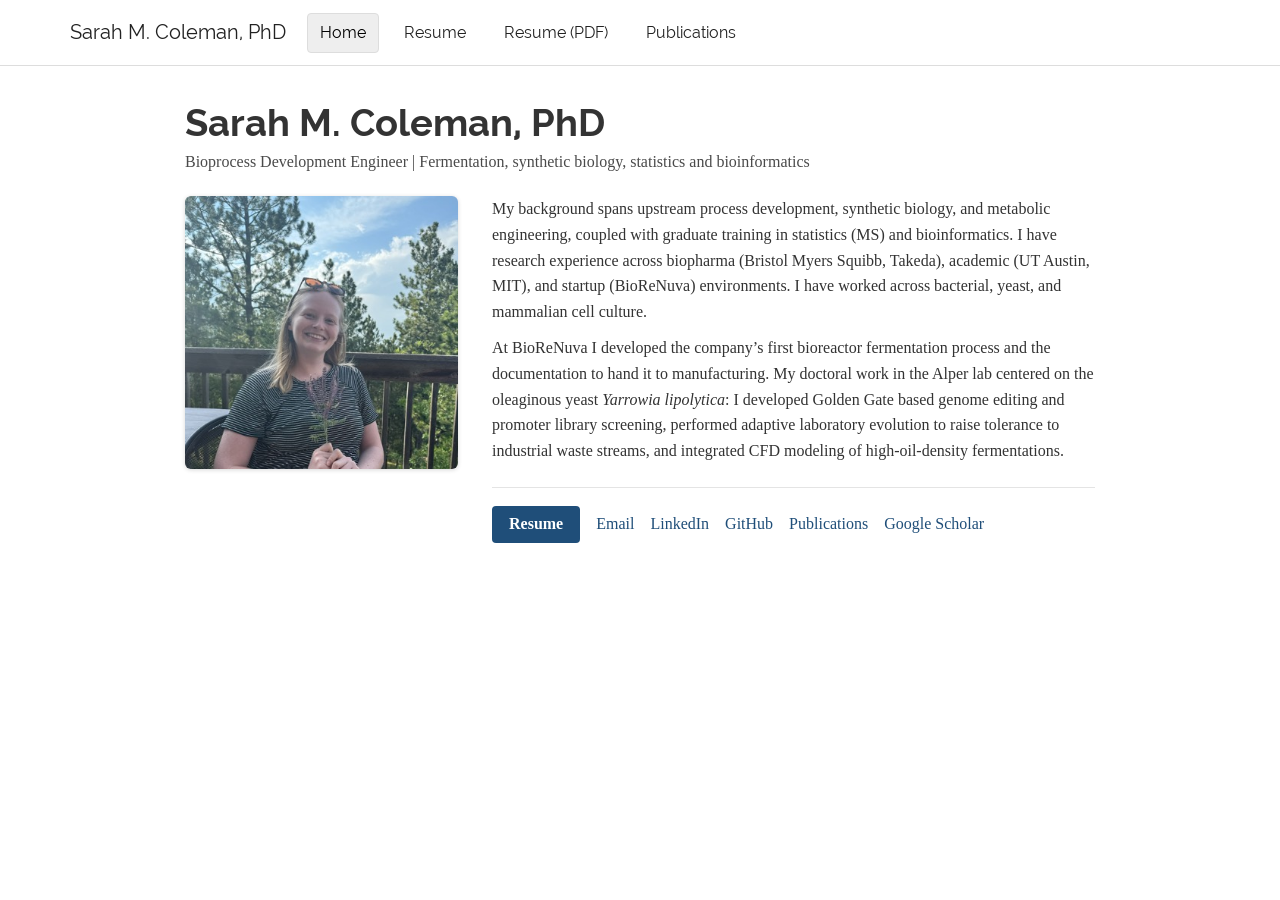
==== commit 5f57ab9e: "Personal website" ====
--- a/docs/index.html
+++ b/docs/index.html
@@ -1,6 +1,6 @@
 <!DOCTYPE html>
 
-<html>
+<html lang="en" xml:lang="en">
 
 <head>
 
@@ -11,7 +11,7 @@
 
 
 
-<title>Sarah M. Coleman, PhD</title>
+<title>Sarah M. Coleman, PhD | Bioprocess Development Engineer</title>
 
 <script src="site_libs/header-attrs-2.31/header-attrs.js"></script>
 <script src="site_libs/jquery-3.6.0/jquery-3.6.0.min.js"></script>
@@ -32,7 +32,9 @@
 <script src="site_libs/navigation-1.1/tabsets.js"></script>
 <link href="site_libs/highlightjs-9.12.0/default.css" rel="stylesheet" />
 <script src="site_libs/highlightjs-9.12.0/highlight.js"></script>
-<link rel="icon" type="image/png" href="icon.png">
+<link rel="icon" type="image/png" sizes="32x32" href="icon-32.png">
+<link rel="apple-touch-icon" href="icon-180.png">
+<meta name="description" content="Sarah M. Coleman, PhD, bioprocess development engineer working across upstream process development, fed-batch fermentation, synthetic biology, and biostatistics.">
 
 <style type="text/css">
   code{white-space: pre-wrap;}
@@ -253,6 +255,9 @@
 <li>
   <a href="cv.pdf">Resume (PDF)</a>
 </li>
+<li>
+  <a href="papers.html">Publications</a>
+</li>
       </ul>
       <ul class="nav navbar-nav navbar-right">
         
@@ -328,97 +333,6 @@
   color: #4a4a4a;
 }
 
-/* ===== Focus-area chips ===== */
-
-.focus-areas {
-  margin: 22px 0 4px 0;
-}
-
-.chips {
-  margin: 0;
-  padding: 0;
-  list-style: none;
-}
-
-.chips li {
-  display: inline-block;
-  margin: 0 6px 8px 0;
-}
-
-.chip {
-  font: inherit;
-  font-size: 0.86em;
-  padding: 5px 12px;
-  color: #33506b;
-  background: #eef2f6;
-  border: 1px solid #dbe3ea;
-  border-radius: 13px;
-  white-space: nowrap;
-  cursor: pointer;
-  transition: background 0.12s ease, border-color 0.12s ease, color 0.12s ease;
-}
-
-.chip:hover {
-  background: #dce6f0;
-  border-color: #b7c9db;
-}
-
-.chip:focus-visible {
-  outline: 2px solid #33608c;
-  outline-offset: 2px;
-}
-
-.chip[aria-pressed="true"] {
-  background: #33608c;
-  border-color: #33608c;
-  color: #ffffff;
-}
-
-.chip-detail {
-  min-height: 4.2em;
-  margin-top: 10px;
-  padding: 13px 15px;
-  background: #fafbfc;
-  border-left: 3px solid #dbe3ea;
-  border-radius: 0 4px 4px 0;
-  font-size: 0.93em;
-  line-height: 1.55;
-  color: #3f3f3f;
-  transition: border-color 0.15s ease;
-}
-
-.chip-detail.is-hint {
-  color: #8a8a8a;
-  font-style: italic;
-}
-
-.chip-detail:not(.is-hint) {
-  border-left-color: #33608c;
-}
-
-.chip-group {
-  margin: 0 0 4px 0;
-}
-
-.chip-group-label {
-  margin: 12px 0 6px 0;
-  font-size: 0.78em;
-  font-weight: 600;
-  letter-spacing: 0.05em;
-  text-transform: uppercase;
-  color: #6b7a89;
-}
-
-.chip-group:first-child .chip-group-label {
-  margin-top: 0;
-}
-
-/* Highlight text stays in the page so search engines and text tools can read it;
-   hidden via a class (not the hidden attribute, which reader-mode tools strip). */
-.chip-hl {
-  display: none;
-}
-
 /* ===== Links row ===== */
 
 .linkrow {
@@ -431,9 +345,18 @@
   border-top: 1px solid #e4e4e4;
 }
 
+.linkrow a {
+  color: #1f4e79;
+}
+
+.linkrow a:not(.resume-btn):hover,
+.linkrow a:not(.resume-btn):focus {
+  color: #173c5e;
+}
+
 .linkrow a.resume-btn {
   padding: 7px 17px;
-  background: #33608c;
+  background: #1f4e79;
   color: #ffffff !important;
   border-radius: 4px;
   font-weight: 600;
@@ -442,7 +365,7 @@
 
 .linkrow a.resume-btn:hover,
 .linkrow a.resume-btn:focus {
-  background: #27496b;
+  background: #173c5e;
   text-decoration: none;
 }
 
@@ -463,10 +386,6 @@
     margin: 0 0 22px 0;
   }
 
-  .chip-detail {
-    min-height: 5.5em;
-  }
-
   .linkrow a.resume-btn {
     flex: 1 0 100%;
     text-align: center;
@@ -476,7 +395,7 @@
 <p class="tagline">Bioprocess Development Engineer | Fermentation, synthetic biology, statistics and bioinformatics </p>
 <div class="two-column">
 <div class="image-column">
-<p><img src="images/Sarah_Coleman_Photo.jpg" /><!-- --></p>
+<p><img src="images/Sarah_Coleman_Photo.jpg" alt="Sarah M. Coleman"  /></p>
 <div class="caption">
 
 </div>
@@ -489,53 +408,12 @@
 (BioReNuva) environments. I have worked across bacterial, yeast, and
 mammalian cell culture.</p>
 <p>At BioReNuva I developed the company’s first bioreactor fermentation
-process and led its transfer to manufacturing. My doctoral work in the
-Alper lab centered on the oleaginous yeast <em>Yarrowia lipolytica</em>:
-I developed Golden Gate based genome editing and promoter library
-screening, performed adaptive laboratory evolution to raise tolerance to
-industrial waste streams, and integrated CFD modeling of
-high-oil-density fermentations.</p>
-<div class="focus-areas">
-  <div class="chip-groups">
-    <div class="chip-group">
-      <h3 class="chip-group-label">Bioprocess</h3>
-      <ul class="chips">
-        <li><button type="button" class="chip" aria-pressed="false">Upstream process development</button><span class="chip-hl">Developed BioReNuva's first bioreactor fermentation process, from initial design through to routine production runs. Interned in upstream process development at Bristol Myers Squibb, running metabolite-controlled fed-batch experiments for monoclonal antibody production in CHO cell lines, and at Takeda, optimizing Vero cell culture conditions for a next-generation vaccine manufacturing system and running tangential flow filtration (TFF).</span></li>
-        <li><button type="button" class="chip" aria-pressed="false">Bioreactor scale-up</button><span class="chip-hl">Contrasted simulated three-phase bioreactors at both 3&nbsp;L bench and 4,000&nbsp;L pilot scale using CFD (Ansys CFX, multiphase MUSIG), measuring the interfacial tension and viscosity needed to parameterize the models and tracking how oxygen transfer, gas holdup, and Reynolds number shift with oil loading. Validated the bench scale experimentally, running <em>Y. lipolytica</em> fermentations at up to 50% (v/v) waste cooking oil, among the highest substrate loadings in the published literature.</span></li>
-        <li><button type="button" class="chip" aria-pressed="false">Tech transfer</button><span class="chip-hl">Led technology transfer at BioReNuva, handing the process from development over to the manufacturing team.</span></li>
-        <li><button type="button" class="chip" aria-pressed="false">Mammalian cell culture</button><span class="chip-hl">CHO cell culture for biologics at Bristol Myers Squibb and Vero cell culture for vaccine production at Takeda, both in regulated (cGLP) process development environments.</span></li>
-        <li><button type="button" class="chip" aria-pressed="false">Assay development</button><span class="chip-hl">Developed and validated a plate-reader lipase-activity assay tracking 4-nitrophenol release, and chemical oxygen demand quantification for wastewater bioremediation.</span></li>
-        <li><button type="button" class="chip" aria-pressed="false">HPLC &amp; GC-MS</button><span class="chip-hl">HPLC with refractive-index and UV detection, used to quantify triacetic acid lactone alongside the acetic, butyric, and propionic acids in wastewater fermentations; GC-MS with FAME derivatization for fatty acid profiling; LC-MS/MS for targeted metabolomics; plus rheometry, goniometry, and chemical oxygen demand and enzyme-activity assays.</span></li>
-      </ul>
-    </div>
-    <div class="chip-group">
-      <h3 class="chip-group-label">Synthetic biology &amp; strain engineering</h3>
-      <ul class="chips">
-        <li><button type="button" class="chip" aria-pressed="false">Metabolic engineering</button><span class="chip-hl">Trained in the Alper lab at UT Austin engineering <em>Y. lipolytica</em> to turn waste streams into higher-value products such as polyketides, long-chain fatty alcohols, and lipids. Co-author on two papers in <em>Metabolic Engineering</em>, covering pathway engineering in <em>Y. lipolytica</em> and multi-biosensor-guided production in <em>E. coli</em>.</span></li>
-        <li><button type="button" class="chip" aria-pressed="false">Synthetic biology</button><span class="chip-hl">Genome editing (Golden Gate assembly, CRISPR). Built a Type IIS Golden Gate system for <em>Y. lipolytica</em>, integrated cassettes by split-marker homologous recombination into selectable loci, and quantified promoter strength by spectral flow cytometry against RNA-seq transcript abundance. Co-first author on a linear mixed-effects framework for evaluating synthetic gene circuits in <em>ACS Synthetic Biology</em>, validated against synthetic data, published data, and our own two- and three-input logic gates, with sample-size guidelines for experimentalists and a web app for other researchers.</span></li>
-        <li><button type="button" class="chip" aria-pressed="false">Laboratory evolution</button><span class="chip-hl">Ran adaptive laboratory evolution campaigns of 144 and 244 generations that raised <em>Y. lipolytica</em> tolerance to hydrothermal liquefaction wastewater from 10% to 30% (v/v). One evolved isolate reached a nearly 3-fold increase in triacetic acid lactone titer while reducing the chemical oxygen demand of the waste stream, and whole-genome variant analysis traced candidate causal mutations.</span></li>
-        <li><button type="button" class="chip" aria-pressed="false">Bacterial &amp; yeast culture</button><span class="chip-hl">Bacterial and yeast work across <em>Yarrowia</em>, <em>Saccharomyces cerevisiae</em>, <em>E. coli</em>, <em>Pseudomonas</em>, and <em>Moorella thermoacetica</em>, covering strain engineering, electroporation, aseptic technique, anaerobic assay development, and growth quantification by optical density, dry cell weight, and automated cell counting.</span></li>
-      </ul>
-    </div>
-    <div class="chip-group">
-      <h3 class="chip-group-label">Data &amp; statistics</h3>
-      <ul class="chips">
-        <li><button type="button" class="chip" aria-pressed="false">Bioinformatics</button><span class="chip-hl">Built RNA-seq and Tag-seq pipelines end to end using cutadapt, STAR, HTSeq, and DESeq2, plus genomic variant calling with bowtie2 and samtools, genome annotation with AUGUSTUS, orthology by BLAST, functional enrichment through DAVID, and protein structure prediction with AlphaFold2. Run on TACC's high-performance computing systems.</span></li>
-        <li><button type="button" class="chip" aria-pressed="false">Biostatistics</button><span class="chip-hl">MS in Statistics concurrent with the PhD, followed by two years of postdoctoral work in environmental biostatistics at UT Austin with Dr. Roger Peng, building epidemiological and statistical models of large environmental-health datasets and advising medical faculty on statistical methodology and experimental design.</span></li>
-        <li><button type="button" class="chip" aria-pressed="false">Design of experiments</button><span class="chip-hl">Factorial screens crossing nitrogen source, nitrogen concentration, and substrate loading while optimizing media for a yeast alkane assimilation panel, analyzed by three-way ANOVA with post-hoc correction; mixed-effects and growth-curve models; PCA over fermentation and omics data.</span></li>
-        <li><button type="button" class="chip" aria-pressed="false">Python &amp; R</button><span class="chip-hl">Python (pandas, NumPy, scikit-learn) and R (tidyverse) for statistical modeling and reproducible analysis, with published code accompanying peer-reviewed work. Taught both to a 100-student data science course as instructor of record. Won first place in the professional division of the JSM Data Challenge Expo, an exploratory analysis competition.</span></li>
-      </ul>
-    </div>
-    <div class="chip-group">
-      <h3 class="chip-group-label">Leadership</h3>
-      <ul class="chips">
-        <li><button type="button" class="chip" aria-pressed="false">Mentoring</button><span class="chip-hl">Mentored 4 undergraduate researchers and 2 junior PhD students during the PhD, and presented results to project sponsors and collaborators. As instructor of record for a 100-student data science course, managed 3 teaching assistants.</span></li>
-      </ul>
-    </div>
-  </div>
-  <div class="chip-detail is-hint" id="chip-detail" aria-live="polite">Hover or tap any focus area for a summary.</div>
-</div>
-
+process and the documentation to hand it to manufacturing. My doctoral
+work in the Alper lab centered on the oleaginous yeast <em>Yarrowia
+lipolytica</em>: I developed Golden Gate based genome editing and
+promoter library screening, performed adaptive laboratory evolution to
+raise tolerance to industrial waste streams, and integrated CFD modeling
+of high-oil-density fermentations.</p>
 <div class="linkrow">
   <a class="resume-btn" href="cv.html">Resume</a>
   <a href="mailto:sarahmcoleman.phd@gmail.com">Email</a>
@@ -545,113 +423,6 @@
   <a href="https://scholar.google.com/citations?user=gtfao50AAAAJ">Google Scholar</a>
 </div>
 
-<script>
-(function () {
-  var list   = document.querySelector(".focus-areas .chip-groups");
-  var detail = document.getElementById("chip-detail");
-  if (!list || !detail) return;
-
-  var chips = Array.prototype.slice.call(list.querySelectorAll(".chip"));
-  if (!chips.length) return;
-
-  var HINT    = detail.innerHTML;
-  var pinned  = null;
-  var showing = null;
-
-  // Each chip's highlight lives in the page as a sibling .chip-hl element.
-  function highlightOf(chip) {
-    var hl = chip.parentNode.querySelector(".chip-hl");
-    return hl ? hl.innerHTML : "";
-  }
-
-  // Only touch the DOM when the content actually changes.
-  function render(chip) {
-    if (chip === showing) return;
-    showing = chip;
-    detail.innerHTML = chip ? highlightOf(chip) : HINT;
-    if (chip) detail.classList.remove("is-hint");
-    else detail.classList.add("is-hint");
-  }
-
-  // Reserve the height of the tallest highlight so the panel never resizes
-  // as you move between chips. Recomputed on resize, since wrapping changes.
-  function reserveHeight() {
-    // Only needed where hover exists: touch screens have no hover sweep to
-    // flicker, and there a fixed tall panel is just empty space.
-    if (!window.matchMedia || !window.matchMedia("(hover: hover)").matches) {
-      detail.style.minHeight = "";
-      return;
-    }
-    var keepHTML = detail.innerHTML;
-    var keepHint = detail.classList.contains("is-hint");
-    detail.style.minHeight = "";
-    detail.classList.remove("is-hint");
-    // Measure fractionally: offsetHeight rounds to an integer and can under-reserve.
-    var tallest = detail.getBoundingClientRect().height;
-    for (var i = 0; i < chips.length; i++) {
-      detail.innerHTML = highlightOf(chips[i]);
-      var h = detail.getBoundingClientRect().height;
-      if (h > tallest) tallest = h;
-    }
-    detail.innerHTML = keepHTML;
-    if (keepHint) detail.classList.add("is-hint");
-    detail.style.minHeight = Math.ceil(tallest) + "px";
-  }
-
-  function pin(chip) {
-    pinned = chip;
-    for (var i = 0; i < chips.length; i++) {
-      chips[i].setAttribute("aria-pressed", String(chips[i] === chip));
-    }
-    render(chip);
-  }
-
-  function chipFrom(node) {
-    return node && node.closest ? node.closest(".chip") : null;
-  }
-
-  // Hover is delegated to all groups together, so moving between chips (or
-  // between rows) never fires a clear in between.
-  list.addEventListener("mouseover", function (e) {
-    var chip = chipFrom(e.target);
-    if (chip && !pinned) render(chip);
-  });
-  list.addEventListener("mouseleave", function () {
-    if (!pinned) render(null);
-  });
-
-  // Keyboard focus, delegated the same way.
-  list.addEventListener("focusin", function (e) {
-    var chip = chipFrom(e.target);
-    if (chip && !pinned) render(chip);
-  });
-  list.addEventListener("focusout", function (e) {
-    if (!pinned && !list.contains(e.relatedTarget)) render(null);
-  });
-
-  for (var i = 0; i < chips.length; i++) {
-    chips[i].addEventListener("click", function () {
-      pin(pinned === this ? null : this);
-    });
-  }
-
-  document.addEventListener("keydown", function (e) {
-    if (e.key === "Escape" && pinned) pin(null);
-  });
-
-  var resizeTimer;
-  window.addEventListener("resize", function () {
-    clearTimeout(resizeTimer);
-    resizeTimer = setTimeout(reserveHeight, 150);
-  });
-
-  reserveHeight();
-  window.addEventListener("load", reserveHeight);
-  if (document.fonts && document.fonts.ready) {
-    document.fonts.ready.then(reserveHeight).catch(function () {});
-  }
-})();
-</script>
 </div>
 </div>
 
